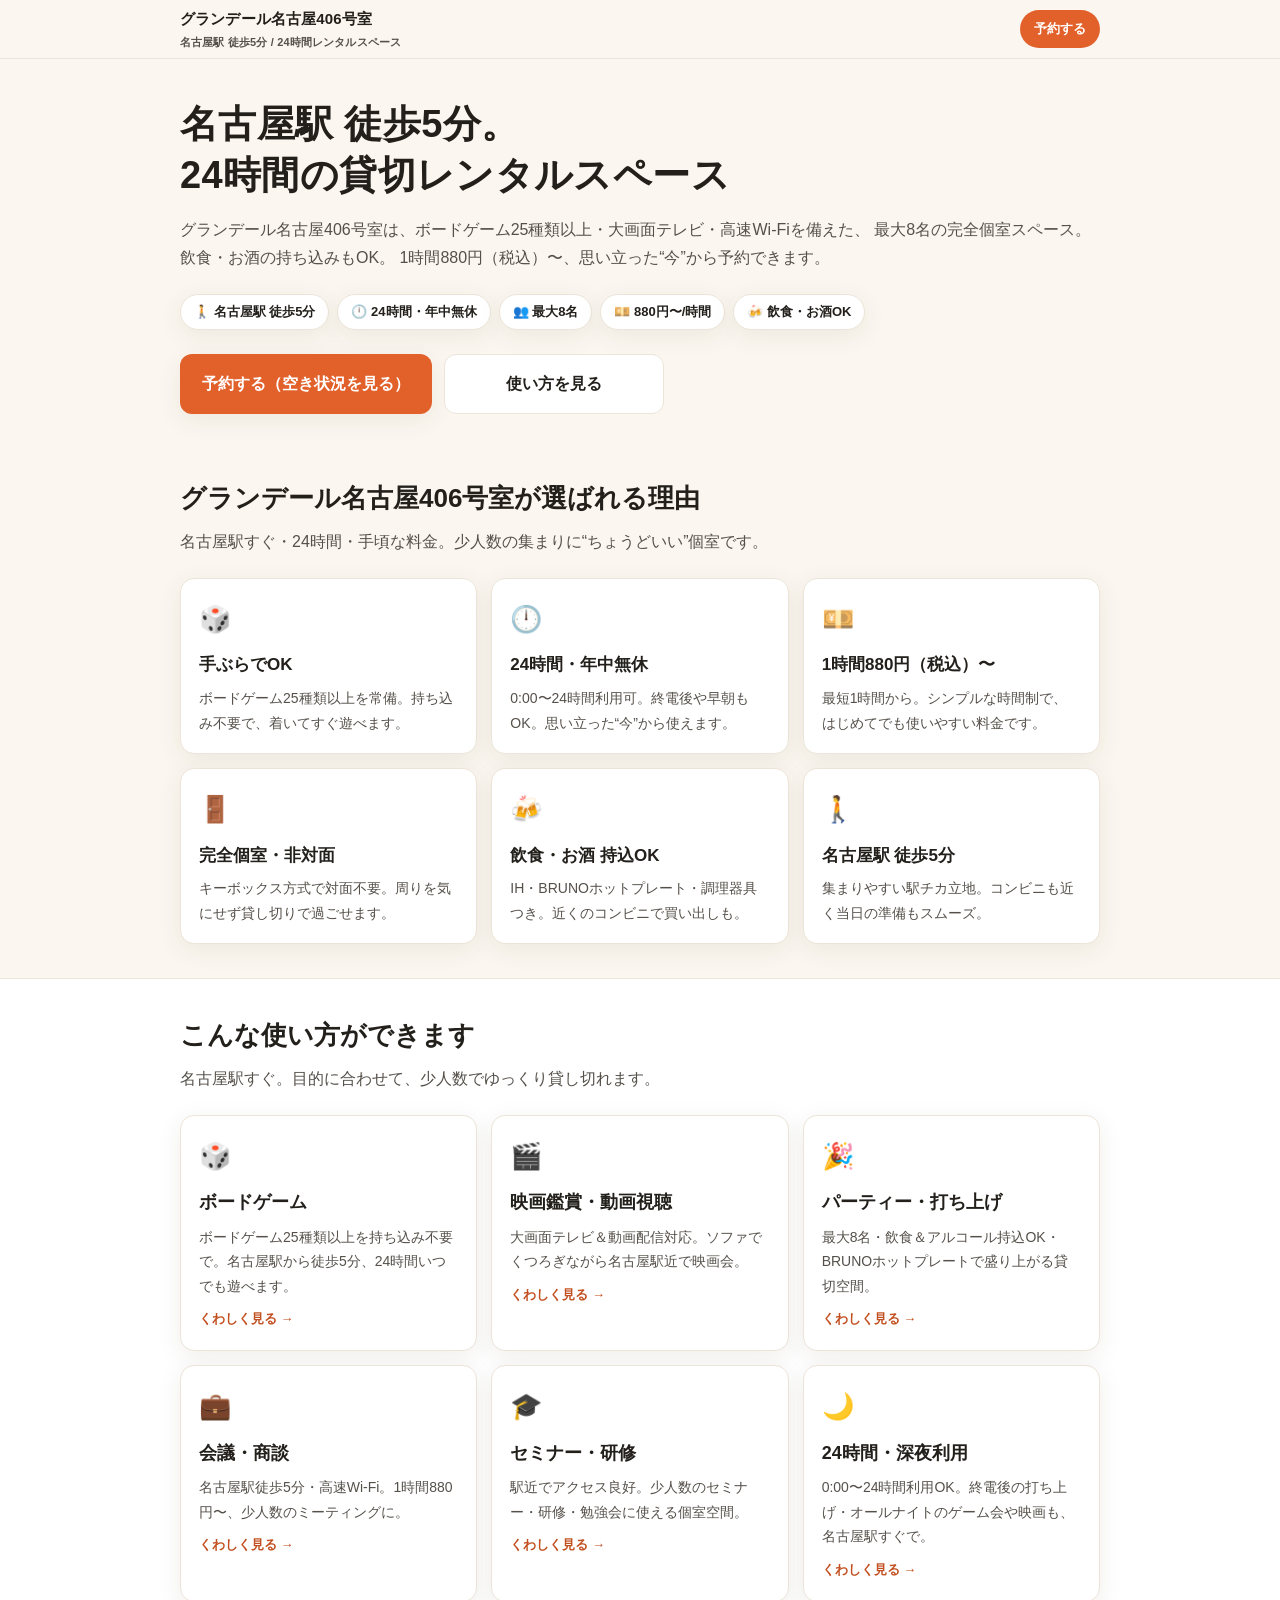
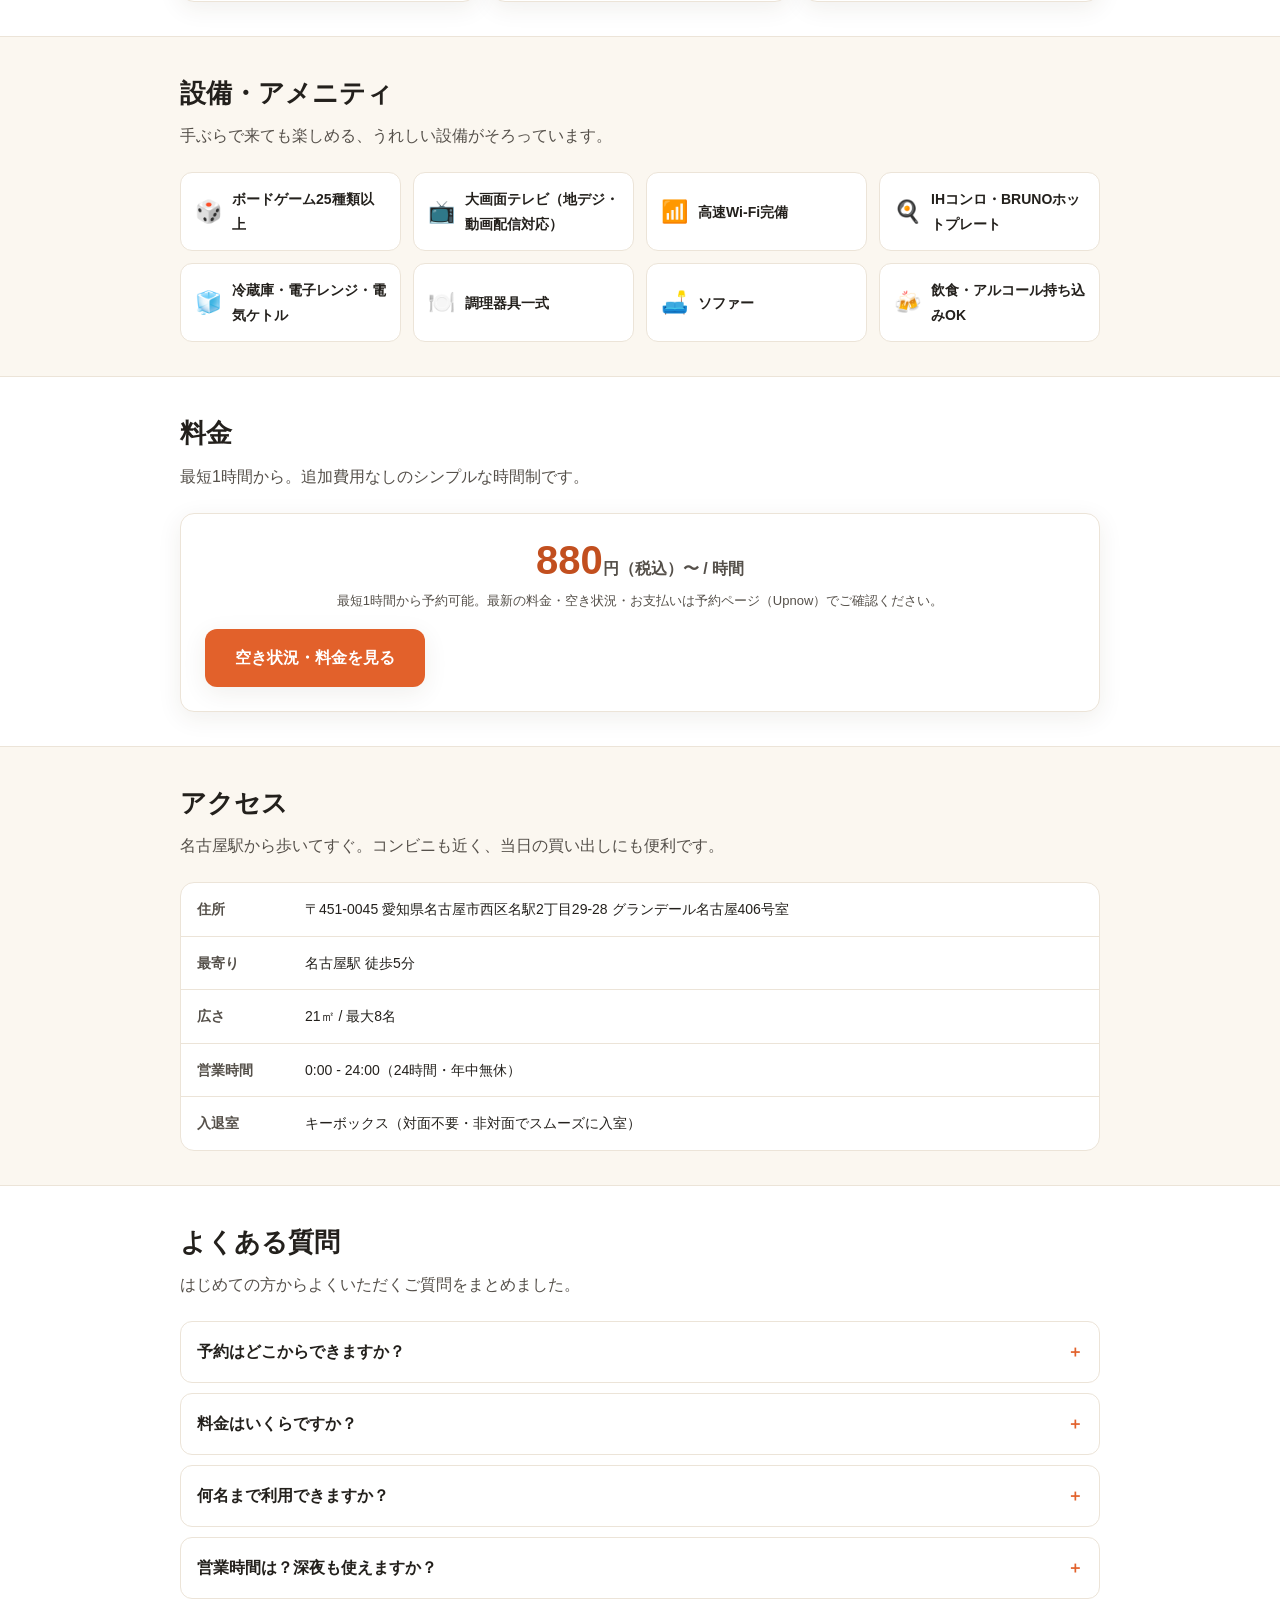
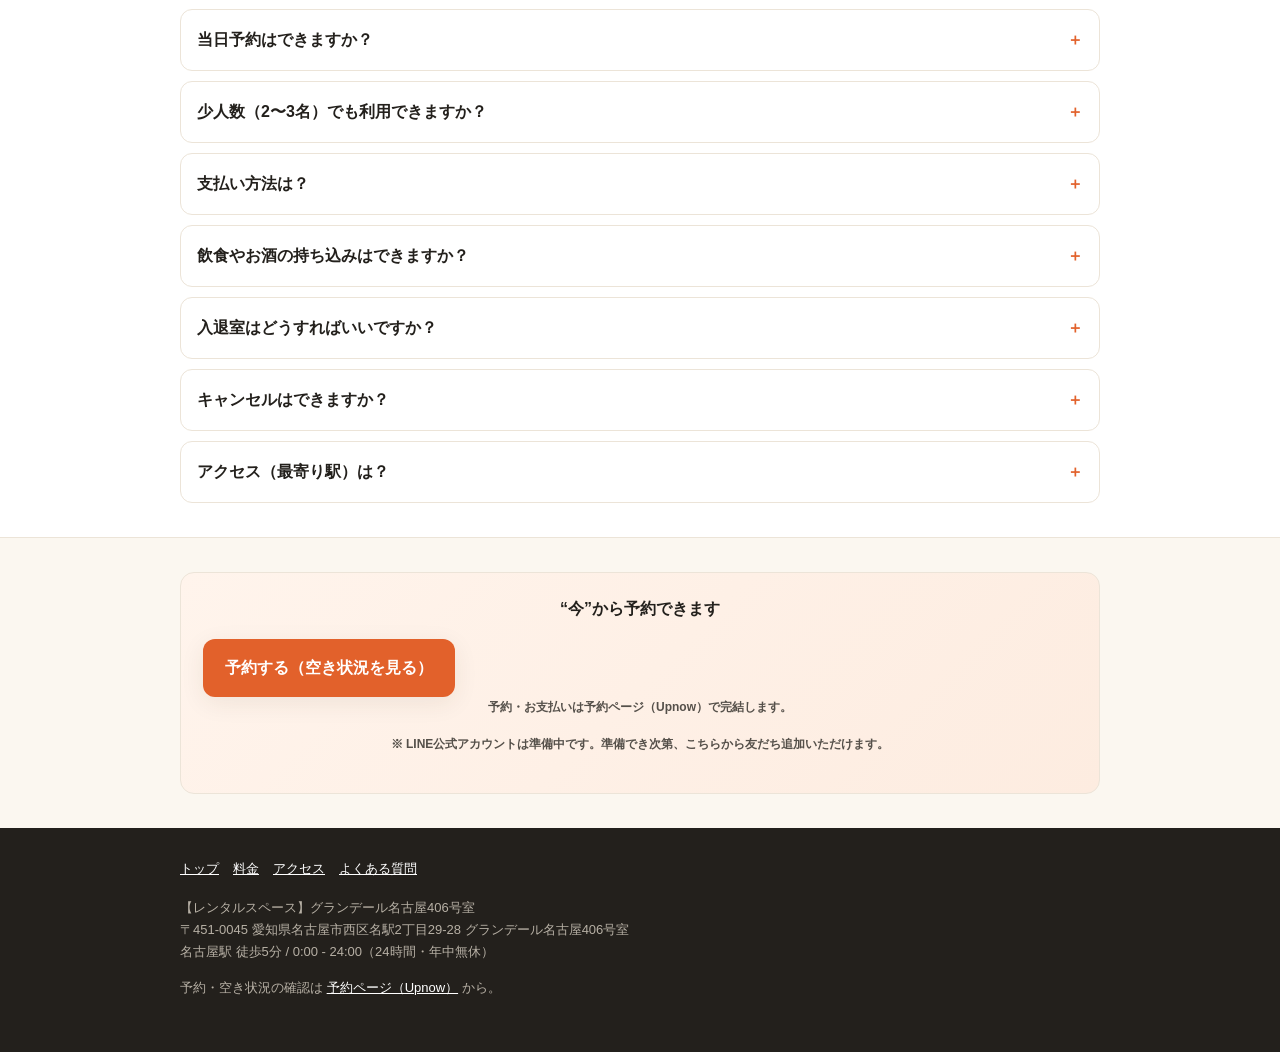
==== index.html @ de47160c "Fix deploy: full 7-page build (24h/深夜 page, per-page FAQ, richer LocalBusiness) from kakeru-space-os" ====
<!DOCTYPE html><html lang="ja"> <head><meta charset="utf-8"><meta name="viewport" content="width=device-width, initial-scale=1"><title>グランデール名古屋406号室｜名古屋駅 徒歩5分・24時間レンタルスペース</title><meta name="description" content="名古屋駅から徒歩5分、24時間利用できるレンタルスペース「グランデール名古屋406号室」。ボードゲーム25種類以上・大画面テレビ・高速Wi-Fi完備。最大8名、1時間880円（税込）〜。ボードゲーム・映画鑑賞・パーティー・会議・セミナーに。"><link rel="canonical" href="https://tianyexiangping-dot.github.io/"><!-- OGP / Twitter --><meta property="og:type" content="website"><meta property="og:site_name" content="グランデール名古屋406号室"><meta property="og:title" content="グランデール名古屋406号室｜名古屋駅 徒歩5分・24時間レンタルスペース"><meta property="og:description" content="名古屋駅から徒歩5分、24時間利用できるレンタルスペース「グランデール名古屋406号室」。ボードゲーム25種類以上・大画面テレビ・高速Wi-Fi完備。最大8名、1時間880円（税込）〜。ボードゲーム・映画鑑賞・パーティー・会議・セミナーに。"><meta property="og:url" content="https://tianyexiangping-dot.github.io/"><meta property="og:image" content="https://tianyexiangping-dot.github.io/og.png"><meta property="og:locale" content="ja_JP"><meta name="twitter:card" content="summary_large_image"><meta name="theme-color" content="#e2612b"><link rel="icon" href="/favicon.svg" type="image/svg+xml"><link rel="apple-touch-icon" href="/favicon.svg"><script type="application/ld+json">{"@context":"https://schema.org","@type":"LocalBusiness","name":"【レンタルスペース】グランデール名古屋406号室","alternateName":"グランデール名古屋406号室","description":"名古屋駅から徒歩5分、24時間利用できるレンタルスペース「グランデール名古屋406号室」。ボードゲーム25種類以上・大画面テレビ・高速Wi-Fi完備。最大8名、1時間880円（税込）〜。ボードゲーム・映画鑑賞・パーティー・会議・セミナーに。","url":"https://tianyexiangping-dot.github.io","image":"https://tianyexiangping-dot.github.io/og.png","address":{"@type":"PostalAddress","postalCode":"451-0045","addressRegion":"愛知県","addressLocality":"名古屋市西区","streetAddress":"名駅2丁目29-28 グランデール名古屋406号室","addressCountry":"JP"},"areaServed":"名古屋市","hasMap":"https://www.google.com/maps/search/?api=1&query=%E6%84%9B%E7%9F%A5%E7%9C%8C%E5%90%8D%E5%8F%A4%E5%B1%8B%E5%B8%82%E8%A5%BF%E5%8C%BA%E5%90%8D%E9%A7%852%E4%B8%81%E7%9B%AE29-28","sameAs":["https://upnow.jp/kakeru/grandeur406"],"maximumAttendeeCapacity":8,"openingHoursSpecification":{"@type":"OpeningHoursSpecification","dayOfWeek":["Monday","Tuesday","Wednesday","Thursday","Friday","Saturday","Sunday"],"opens":"00:00","closes":"23:59"},"amenityFeature":[{"@type":"LocationFeatureSpecification","name":"ボードゲーム25種類以上","value":true},{"@type":"LocationFeatureSpecification","name":"大画面テレビ（地デジ・動画配信対応）","value":true},{"@type":"LocationFeatureSpecification","name":"高速Wi-Fi完備","value":true},{"@type":"LocationFeatureSpecification","name":"IHコンロ・BRUNOホットプレート","value":true},{"@type":"LocationFeatureSpecification","name":"冷蔵庫・電子レンジ・電気ケトル","value":true},{"@type":"LocationFeatureSpecification","name":"調理器具一式","value":true},{"@type":"LocationFeatureSpecification","name":"ソファー","value":true},{"@type":"LocationFeatureSpecification","name":"飲食・アルコール持ち込みOK","value":true}],"priceRange":"¥880〜/時間","makesOffer":{"@type":"Offer","url":"https://upnow.jp/kakeru/grandeur406","availability":"https://schema.org/InStock","priceSpecification":{"@type":"UnitPriceSpecification","price":880,"priceCurrency":"JPY","unitCode":"HUR","referenceQuantity":{"@type":"QuantitativeValue","value":1,"unitCode":"HUR"}}},"potentialAction":{"@type":"ReserveAction","target":"https://upnow.jp/kakeru/grandeur406"}}</script><script type="application/ld+json">{"@context":"https://schema.org","@type":"FAQPage","mainEntity":[{"@type":"Question","name":"予約はどこからできますか？","acceptedAnswer":{"@type":"Answer","text":"予約・空き状況の確認・お支払いは、予約ページ（Upnow）からオンラインで完結します。ページ内の「予約する」ボタンからお進みください。"}},{"@type":"Question","name":"料金はいくらですか？","acceptedAnswer":{"@type":"Answer","text":"1時間 880円（税込）〜、最短1時間からご利用いただけます。最新の料金・プランは予約ページ（Upnow）でご確認ください。"}},{"@type":"Question","name":"何名まで利用できますか？","acceptedAnswer":{"@type":"Answer","text":"最大8名までご利用いただけます（広さ21㎡）。"}},{"@type":"Question","name":"営業時間は？深夜も使えますか？","acceptedAnswer":{"@type":"Answer","text":"0:00 - 24:00（24時間・年中無休）。24時間ご利用いただけるため、深夜の打ち上げや長時間の映画会にもご利用いただけます。"}},{"@type":"Question","name":"当日予約はできますか？","acceptedAnswer":{"@type":"Answer","text":"空きがあれば当日のご予約も可能です。予約・空き状況の確認・お支払いはすべて予約ページ（Upnow）でオンライン完結します。"}},{"@type":"Question","name":"少人数（2〜3名）でも利用できますか？","acceptedAnswer":{"@type":"Answer","text":"もちろん可能です。最短1時間・1時間880円（税込）〜なので、少人数でも気軽にご利用いただけます（最大8名）。"}},{"@type":"Question","name":"支払い方法は？","acceptedAnswer":{"@type":"Answer","text":"予約ページ（Upnow）でのオンライン事前決済（クレジットカード）に対応しています。"}},{"@type":"Question","name":"飲食やお酒の持ち込みはできますか？","acceptedAnswer":{"@type":"Answer","text":"飲食・アルコールの持ち込みが可能です。BRUNOホットプレートやIHコンロ、調理器具一式もご用意しています。"}},{"@type":"Question","name":"入退室はどうすればいいですか？","acceptedAnswer":{"@type":"Answer","text":"キーボックス方式のため対面での鍵の受け渡しは不要です。詳しい入室方法はご予約後にご案内します。"}},{"@type":"Question","name":"キャンセルはできますか？","acceptedAnswer":{"@type":"Answer","text":"ご利用日初日の開始時間の24時間前まで：キャンセル料無料。24時間前を過ぎてのキャンセル：キャンセル料（ご利用料金の100%）となります。"}},{"@type":"Question","name":"アクセス（最寄り駅）は？","acceptedAnswer":{"@type":"Answer","text":"名古屋駅 徒歩5分。〒451-0045 愛知県名古屋市西区名駅2丁目29-28 グランデール名古屋406号室。コンビニも近くにあります。"}}]}</script><link rel="stylesheet" href="/_astro/boardgame.BGPkoa9D.css"></head> <body> <header class="site-header"> <div class="container bar"> <a class="brand" href="/">グランデール名古屋406号室<small>名古屋駅 徒歩5分 / 24時間レンタルスペース</small></a> <a class="header-cta" href="https://upnow.jp/kakeru/grandeur406" target="_blank" rel="noopener">予約する</a> </div> </header> <main>   <section class="hero"> <div class="container"> <h1>名古屋駅 徒歩5分。<br>24時間の貸切レンタルスペース</h1> <p class="sub"> グランデール名古屋406号室は、ボードゲーム25種類以上・大画面テレビ・高速Wi-Fiを備えた、
        最大8名の完全個室スペース。飲食・お酒の持ち込みもOK。
        1時間880円（税込）〜、思い立った“今”から予約できます。
</p> <ul class="badges"> <li class="badge">🚶 名古屋駅 徒歩5分</li> <li class="badge">🕛 24時間・年中無休</li> <li class="badge">👥 最大8名</li> <li class="badge">💴 880円〜/時間</li> <li class="badge">🍻 飲食・お酒OK</li> </ul> <div class="cta-row"> <a class="btn btn-primary" href="https://upnow.jp/kakeru/grandeur406" target="_blank" rel="noopener">予約する（空き状況を見る）</a> <a class="btn btn-ghost" href="#usecases">使い方を見る</a> </div> </div> </section>  <section id="reasons"> <div class="container"> <h2>グランデール名古屋406号室が選ばれる理由</h2> <p class="lead">名古屋駅すぐ・24時間・手頃な料金。少人数の集まりに“ちょうどいい”個室です。</p> <div class="vprops"> <div class="vprop"> <div class="emoji">🎲</div> <h3>手ぶらでOK</h3> <p>ボードゲーム25種類以上を常備。持ち込み不要で、着いてすぐ遊べます。</p> </div><div class="vprop"> <div class="emoji">🕛</div> <h3>24時間・年中無休</h3> <p>0:00〜24時間利用可。終電後や早朝もOK。思い立った“今”から使えます。</p> </div><div class="vprop"> <div class="emoji">💴</div> <h3>1時間880円（税込）〜</h3> <p>最短1時間から。シンプルな時間制で、はじめてでも使いやすい料金です。</p> </div><div class="vprop"> <div class="emoji">🚪</div> <h3>完全個室・非対面</h3> <p>キーボックス方式で対面不要。周りを気にせず貸し切りで過ごせます。</p> </div><div class="vprop"> <div class="emoji">🍻</div> <h3>飲食・お酒 持込OK</h3> <p>IH・BRUNOホットプレート・調理器具つき。近くのコンビニで買い出しも。</p> </div><div class="vprop"> <div class="emoji">🚶</div> <h3>名古屋駅 徒歩5分</h3> <p>集まりやすい駅チカ立地。コンビニも近く当日の準備もスムーズ。</p> </div> </div> </div> </section>  <section id="usecases" class="section-alt"> <div class="container"> <h2>こんな使い方ができます</h2> <p class="lead">名古屋駅すぐ。目的に合わせて、少人数でゆっくり貸し切れます。</p> <div class="usecases"> <a class="usecase" href="/use/boardgame/"> <div class="emoji">🎲</div> <h3>ボードゲーム</h3> <p>ボードゲーム25種類以上を持ち込み不要で。名古屋駅から徒歩5分、24時間いつでも遊べます。</p> <span class="more">くわしく見る →</span> </a><a class="usecase" href="/use/movie/"> <div class="emoji">🎬</div> <h3>映画鑑賞・動画視聴</h3> <p>大画面テレビ＆動画配信対応。ソファでくつろぎながら名古屋駅近で映画会。</p> <span class="more">くわしく見る →</span> </a><a class="usecase" href="/use/party/"> <div class="emoji">🎉</div> <h3>パーティー・打ち上げ</h3> <p>最大8名・飲食＆アルコール持込OK・BRUNOホットプレートで盛り上がる貸切空間。</p> <span class="more">くわしく見る →</span> </a><a class="usecase" href="/use/meeting/"> <div class="emoji">💼</div> <h3>会議・商談</h3> <p>名古屋駅徒歩5分・高速Wi-Fi。1時間880円〜、少人数のミーティングに。</p> <span class="more">くわしく見る →</span> </a><a class="usecase" href="/use/seminar/"> <div class="emoji">🎓</div> <h3>セミナー・研修</h3> <p>駅近でアクセス良好。少人数のセミナー・研修・勉強会に使える個室空間。</p> <span class="more">くわしく見る →</span> </a><a class="usecase" href="/use/night/"> <div class="emoji">🌙</div> <h3>24時間・深夜利用</h3> <p>0:00〜24時間利用OK。終電後の打ち上げ・オールナイトのゲーム会や映画も、名古屋駅すぐで。</p> <span class="more">くわしく見る →</span> </a> </div> </div> </section>  <section id="facilities"> <div class="container"> <h2>設備・アメニティ</h2> <p class="lead">手ぶらで来ても楽しめる、うれしい設備がそろっています。</p> <ul class="facilities"> <li><span class="fi">🎲</span>ボードゲーム25種類以上</li><li><span class="fi">📺</span>大画面テレビ（地デジ・動画配信対応）</li><li><span class="fi">📶</span>高速Wi-Fi完備</li><li><span class="fi">🍳</span>IHコンロ・BRUNOホットプレート</li><li><span class="fi">🧊</span>冷蔵庫・電子レンジ・電気ケトル</li><li><span class="fi">🍽️</span>調理器具一式</li><li><span class="fi">🛋️</span>ソファー</li><li><span class="fi">🍻</span>飲食・アルコール持ち込みOK</li> </ul> </div> </section>  <section id="price" class="section-alt"> <div class="container"> <h2>料金</h2> <p class="lead">最短1時間から。追加費用なしのシンプルな時間制です。</p> <div class="price-card"> <div class="big">880<small>円（税込）〜 / 時間</small></div> <p class="note">
最短1時間から予約可能。最新の料金・空き状況・お支払いは予約ページ（Upnow）でご確認ください。
</p> <div class="cta-row" style="margin-top:16px;"> <a class="btn btn-primary" href="https://upnow.jp/kakeru/grandeur406" target="_blank" rel="noopener">空き状況・料金を見る</a> </div> </div> </div> </section>  <section id="access"> <div class="container"> <h2>アクセス</h2> <p class="lead">名古屋駅から歩いてすぐ。コンビニも近く、当日の買い出しにも便利です。</p> <ul class="info-list"> <li><span class="k">住所</span><span>〒451-0045 愛知県名古屋市西区名駅2丁目29-28 グランデール名古屋406号室</span></li> <li><span class="k">最寄り</span><span>名古屋駅 徒歩5分</span></li> <li><span class="k">広さ</span><span>21㎡ / 最大8名</span></li> <li><span class="k">営業時間</span><span>0:00 - 24:00（24時間・年中無休）</span></li> <li><span class="k">入退室</span><span>キーボックス（対面不要・非対面でスムーズに入室）</span></li> </ul> </div> </section>  <section id="faq" class="section-alt"> <div class="container"> <h2>よくある質問</h2> <p class="lead">はじめての方からよくいただくご質問をまとめました。</p> <div class="faq"> <details> <summary>予約はどこからできますか？</summary> <p>予約・空き状況の確認・お支払いは、予約ページ（Upnow）からオンラインで完結します。ページ内の「予約する」ボタンからお進みください。</p> </details><details> <summary>料金はいくらですか？</summary> <p>1時間 880円（税込）〜、最短1時間からご利用いただけます。最新の料金・プランは予約ページ（Upnow）でご確認ください。</p> </details><details> <summary>何名まで利用できますか？</summary> <p>最大8名までご利用いただけます（広さ21㎡）。</p> </details><details> <summary>営業時間は？深夜も使えますか？</summary> <p>0:00 - 24:00（24時間・年中無休）。24時間ご利用いただけるため、深夜の打ち上げや長時間の映画会にもご利用いただけます。</p> </details><details> <summary>当日予約はできますか？</summary> <p>空きがあれば当日のご予約も可能です。予約・空き状況の確認・お支払いはすべて予約ページ（Upnow）でオンライン完結します。</p> </details><details> <summary>少人数（2〜3名）でも利用できますか？</summary> <p>もちろん可能です。最短1時間・1時間880円（税込）〜なので、少人数でも気軽にご利用いただけます（最大8名）。</p> </details><details> <summary>支払い方法は？</summary> <p>予約ページ（Upnow）でのオンライン事前決済（クレジットカード）に対応しています。</p> </details><details> <summary>飲食やお酒の持ち込みはできますか？</summary> <p>飲食・アルコールの持ち込みが可能です。BRUNOホットプレートやIHコンロ、調理器具一式もご用意しています。</p> </details><details> <summary>入退室はどうすればいいですか？</summary> <p>キーボックス方式のため対面での鍵の受け渡しは不要です。詳しい入室方法はご予約後にご案内します。</p> </details><details> <summary>キャンセルはできますか？</summary> <p>ご利用日初日の開始時間の24時間前まで：キャンセル料無料。24時間前を過ぎてのキャンセル：キャンセル料（ご利用料金の100%）となります。</p> </details><details> <summary>アクセス（最寄り駅）は？</summary> <p>名古屋駅 徒歩5分。〒451-0045 愛知県名古屋市西区名駅2丁目29-28 グランデール名古屋406号室。コンビニも近くにあります。</p> </details> </div> </div> </section>  <section> <div class="container"> <div class="flowbar"> <p>“今”から予約できます</p> <div class="cta-row"> <a class="btn btn-primary" href="https://upnow.jp/kakeru/grandeur406" target="_blank" rel="noopener">
予約する（空き状況を見る）
</a>  </div> <p class="btn-note">予約・お支払いは予約ページ（Upnow）で完結します。</p> <p class="btn-note">※ LINE公式アカウントは準備中です。準備でき次第、こちらから友だち追加いただけます。</p> </div> </div> </section>  </main> <footer class="site-footer"> <div class="container"> <nav> <a href="/">トップ</a> <a href="/#price">料金</a> <a href="/#access">アクセス</a> <a href="/#faq">よくある質問</a> </nav> <p class="addr"> 【レンタルスペース】グランデール名古屋406号室<br> 〒451-0045 愛知県名古屋市西区名駅2丁目29-28 グランデール名古屋406号室<br> 名古屋駅 徒歩5分 / 0:00 - 24:00（24時間・年中無休） </p> <p class="addr" style="margin-top:14px;">
予約・空き状況の確認は <a href="https://upnow.jp/kakeru/grandeur406" target="_blank" rel="noopener">予約ページ（Upnow）</a> から。
</p> </div> </footer> <!-- モバイル下部固定CTA --> <div class="mobile-cta"> <a class="btn btn-primary" href="https://upnow.jp/kakeru/grandeur406" target="_blank" rel="noopener">予約する</a>  </div> </body></html>
---- _astro/boardgame.BGPkoa9D.css ----
:root{--ink: #23201c;--ink-soft: #55504a;--cream: #fbf7f0;--card: #ffffff;--line: #ece4d8;--accent: #e2612b;--accent-dark: #c24f1f;--line-green: #06c755;--radius: 14px;--shadow: 0 6px 24px rgba(60, 45, 30, .08);--maxw: 960px}*{box-sizing:border-box}html{scroll-behavior:smooth;-webkit-text-size-adjust:100%}body{margin:0;font-family:-apple-system,BlinkMacSystemFont,Hiragino Sans,Hiragino Kaku Gothic ProN,Noto Sans JP,Meiryo,sans-serif;color:var(--ink);background:var(--cream);line-height:1.75;font-size:16px;overflow-wrap:break-word;word-break:normal}img{max-width:100%;height:auto;display:block}a{color:var(--accent-dark)}.container{width:100%;max-width:var(--maxw);margin-inline:auto;padding-inline:20px}.site-header{position:sticky;top:0;z-index:50;background:#fbf7f0eb;backdrop-filter:saturate(1.2) blur(8px);border-bottom:1px solid var(--line)}.site-header .bar{display:flex;align-items:center;justify-content:space-between;height:58px}.brand{font-weight:800;font-size:15px;letter-spacing:.01em;text-decoration:none;color:var(--ink)}.brand small{display:block;font-weight:600;font-size:11px;color:var(--ink-soft)}.header-cta{font-size:13px;font-weight:700;padding:8px 14px;border-radius:999px;background:var(--accent);color:#fff;text-decoration:none;white-space:nowrap}.hero{padding:40px 0 28px}.hero h1{font-size:clamp(24px,6.4vw,38px);line-height:1.35;margin:0 0 14px;letter-spacing:.01em}.hero .sub{font-size:16px;color:var(--ink-soft);margin:0 0 22px}.badges{display:flex;flex-wrap:wrap;gap:8px;margin:0 0 24px;padding:0;list-style:none}.badge{background:var(--card);border:1px solid var(--line);border-radius:999px;padding:6px 13px;font-size:13px;font-weight:600;box-shadow:var(--shadow)}.cta-row{display:flex;flex-wrap:wrap;gap:12px}.btn{display:inline-flex;align-items:center;justify-content:center;gap:8px;font-weight:800;font-size:16px;text-decoration:none;padding:15px 22px;border-radius:12px;min-height:52px;flex:1 1 auto;text-align:center}.btn-primary{background:var(--accent);color:#fff;box-shadow:var(--shadow)}.btn-primary:active{background:var(--accent-dark)}.btn-line{background:var(--line-green);color:#fff}.btn-ghost{background:var(--card);color:var(--ink);border:1px solid var(--line)}.btn-note{font-size:12px;color:var(--ink-soft);margin-top:8px}section{padding:34px 0}section h2{font-size:clamp(20px,5vw,26px);margin:0 0 6px}section .lead{color:var(--ink-soft);margin:0 0 22px}.section-alt{background:#fff;border-block:1px solid var(--line)}.usecases{display:grid;grid-template-columns:1fr;gap:14px}.usecase{display:block;background:var(--card);border:1px solid var(--line);border-radius:var(--radius);padding:18px;text-decoration:none;color:inherit;box-shadow:var(--shadow)}.usecase .emoji{font-size:26px}.usecase h3{margin:8px 0 6px;font-size:18px}.usecase p{margin:0;font-size:14px;color:var(--ink-soft)}.usecase .more{display:inline-block;margin-top:10px;font-size:13px;font-weight:700;color:var(--accent-dark)}.vprops{display:grid;grid-template-columns:1fr;gap:14px}.vprop{background:var(--card);border:1px solid var(--line);border-radius:var(--radius);padding:18px;box-shadow:var(--shadow)}.vprop .emoji{font-size:26px}.vprop h3{margin:8px 0 6px;font-size:17px}.vprop p{margin:0;font-size:14px;color:var(--ink-soft)}.facilities{display:grid;grid-template-columns:1fr 1fr;gap:12px;padding:0;list-style:none;margin:0}.facilities li{background:var(--card);border:1px solid var(--line);border-radius:12px;padding:14px;font-size:14px;font-weight:600;display:flex;gap:10px;align-items:center}.facilities .fi{font-size:22px;line-height:1}.price-card{background:var(--card);border:1px solid var(--line);border-radius:var(--radius);padding:24px;box-shadow:var(--shadow);text-align:center}.price-card .big{font-size:40px;font-weight:900;color:var(--accent-dark);line-height:1.1}.price-card .big small{font-size:16px;font-weight:700;color:var(--ink-soft)}.price-card .note{font-size:13px;color:var(--ink-soft);margin-top:8px}.info-list{list-style:none;padding:0;margin:0;border:1px solid var(--line);border-radius:var(--radius);overflow:hidden;background:var(--card)}.info-list li{display:grid;grid-template-columns:96px 1fr;gap:12px;padding:14px 16px;border-bottom:1px solid var(--line);font-size:14px}.info-list li:last-child{border-bottom:0}.info-list dt,.info-list .k{font-weight:700;color:var(--ink-soft)}.faq{display:grid;gap:10px}.faq details{background:var(--card);border:1px solid var(--line);border-radius:12px;padding:4px 16px}.faq summary{cursor:pointer;font-weight:700;padding:12px 0;list-style:none}.faq summary::-webkit-details-marker{display:none}.faq summary:after{content:"＋";float:right;color:var(--accent);font-weight:900}.faq details[open] summary:after{content:"－"}.faq p{margin:0 0 14px;font-size:14px;color:var(--ink-soft)}.flowbar{background:linear-gradient(135deg,#fff4ec,#fdece0);border:1px solid var(--line);border-radius:var(--radius);padding:22px;text-align:center}.flowbar p{margin:0 0 16px;font-weight:700}.site-footer{background:var(--ink);color:#d8d2c8;padding:30px 0 40px;font-size:13px}.site-footer a{color:#fff}.site-footer nav{display:flex;flex-wrap:wrap;gap:14px;margin-bottom:16px}.site-footer .addr{color:#b7b0a5;line-height:1.7}.mobile-cta{position:fixed;left:0;right:0;bottom:0;z-index:60;display:flex;gap:8px;padding:10px 12px calc(10px + env(safe-area-inset-bottom));background:#fffffff5;border-top:1px solid var(--line);box-shadow:0 -6px 20px #3c2d1e14}.mobile-cta .btn{min-height:46px;font-size:15px;padding:10px}body{padding-bottom:76px}.breadcrumb{font-size:12px;color:var(--ink-soft);padding:14px 0 0}.breadcrumb a{color:var(--ink-soft)}@media (min-width: 720px){.usecases,.vprops{grid-template-columns:1fr 1fr 1fr}.facilities{grid-template-columns:1fr 1fr 1fr 1fr}.cta-row .btn{flex:0 1 auto;min-width:220px}.mobile-cta{display:none}body{padding-bottom:0}}:focus-visible{outline:3px solid var(--accent);outline-offset:2px}@media (prefers-reduced-motion: reduce){html{scroll-behavior:auto}}
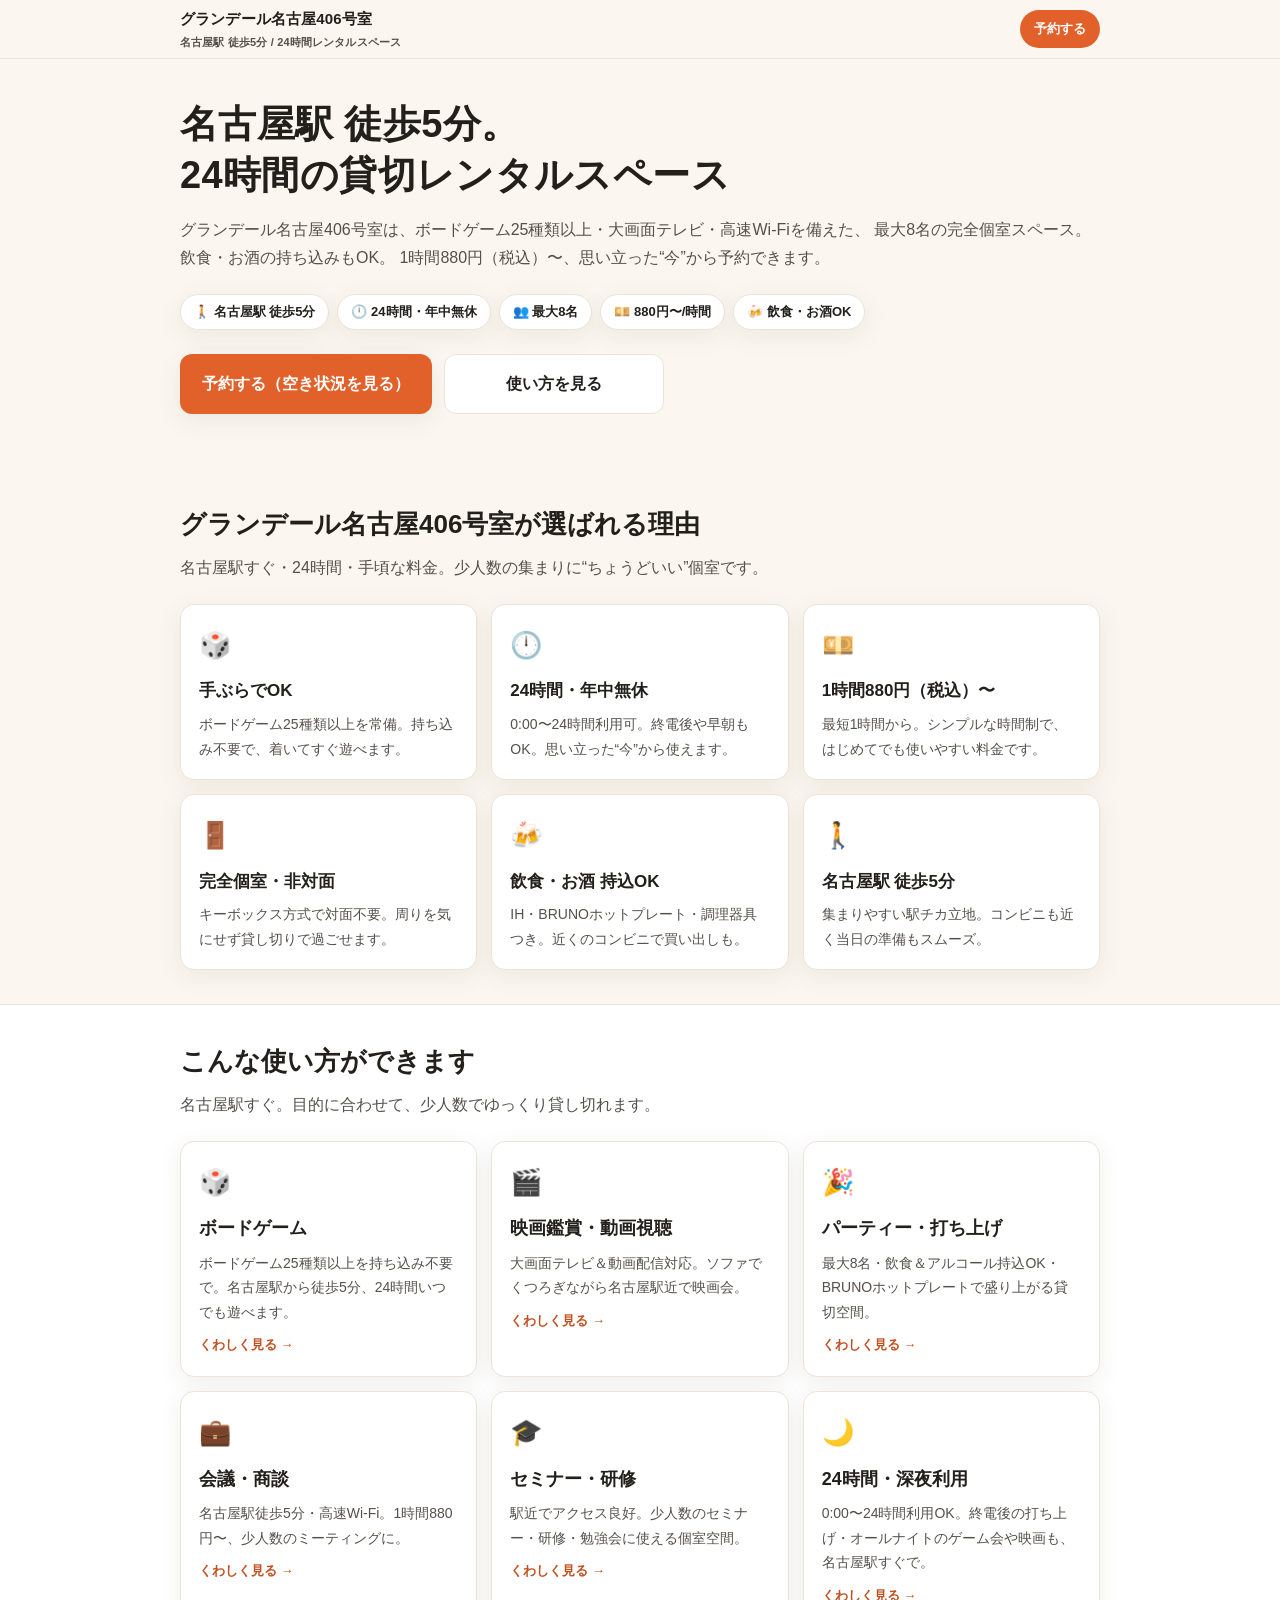
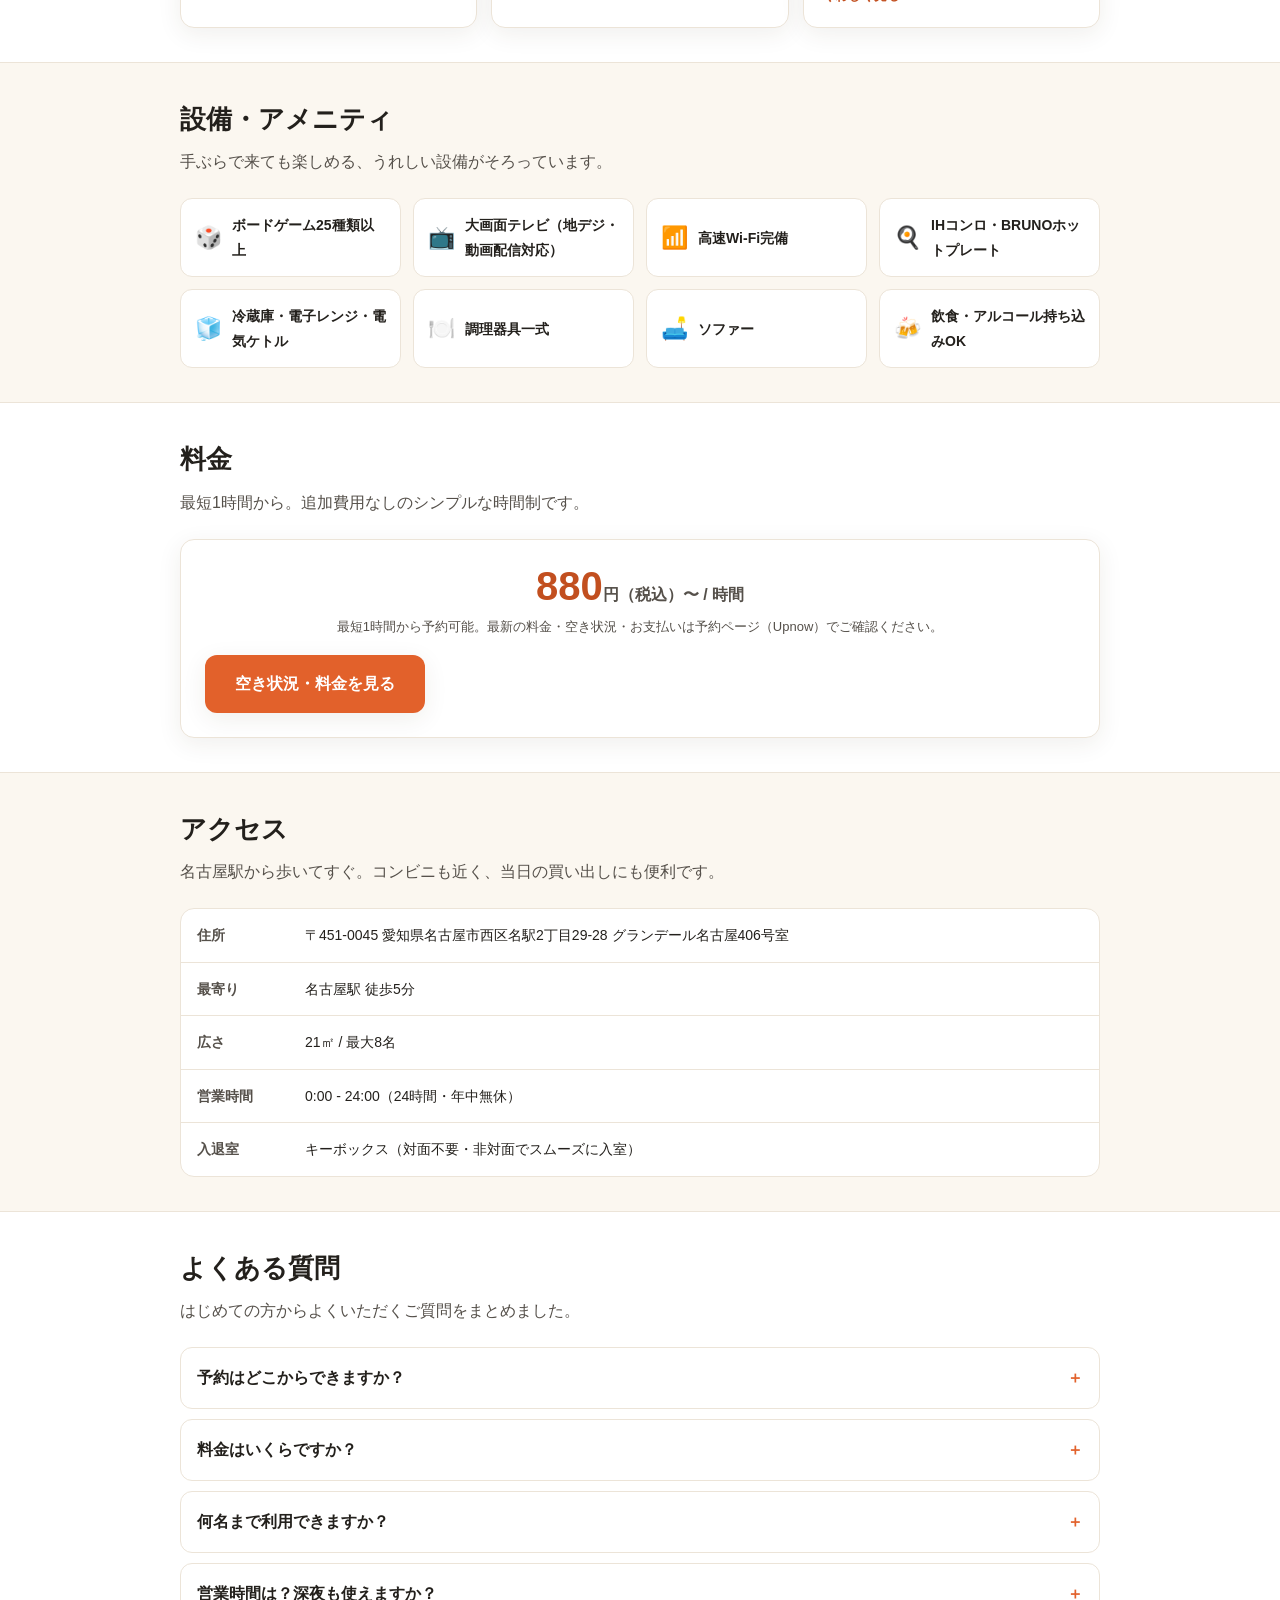
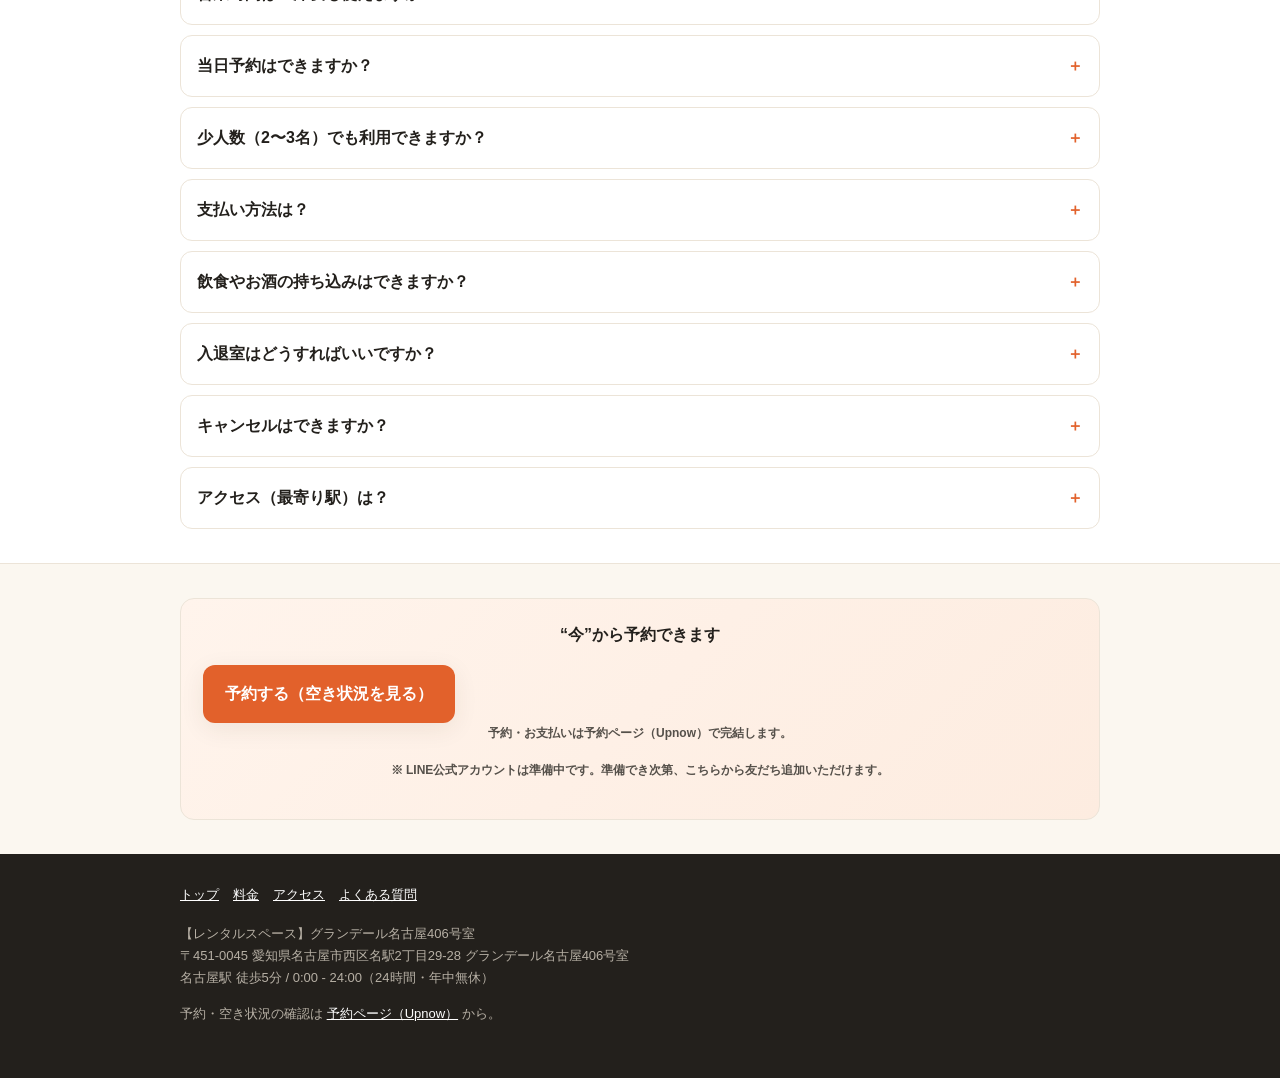
==== commit 117d00ed: "Add CV tracking (upnow_click/line_click) + photo-ready image pipeline from kakeru-space-os@927d23f  " ====
--- a/index.html
+++ b/index.html
@@ -1,10 +1,42 @@
-<!DOCTYPE html><html lang="ja"> <head><meta charset="utf-8"><meta name="viewport" content="width=device-width, initial-scale=1"><title>グランデール名古屋406号室｜名古屋駅 徒歩5分・24時間レンタルスペース</title><meta name="description" content="名古屋駅から徒歩5分、24時間利用できるレンタルスペース「グランデール名古屋406号室」。ボードゲーム25種類以上・大画面テレビ・高速Wi-Fi完備。最大8名、1時間880円（税込）〜。ボードゲーム・映画鑑賞・パーティー・会議・セミナーに。"><link rel="canonical" href="https://tianyexiangping-dot.github.io/"><!-- OGP / Twitter --><meta property="og:type" content="website"><meta property="og:site_name" content="グランデール名古屋406号室"><meta property="og:title" content="グランデール名古屋406号室｜名古屋駅 徒歩5分・24時間レンタルスペース"><meta property="og:description" content="名古屋駅から徒歩5分、24時間利用できるレンタルスペース「グランデール名古屋406号室」。ボードゲーム25種類以上・大画面テレビ・高速Wi-Fi完備。最大8名、1時間880円（税込）〜。ボードゲーム・映画鑑賞・パーティー・会議・セミナーに。"><meta property="og:url" content="https://tianyexiangping-dot.github.io/"><meta property="og:image" content="https://tianyexiangping-dot.github.io/og.png"><meta property="og:locale" content="ja_JP"><meta name="twitter:card" content="summary_large_image"><meta name="theme-color" content="#e2612b"><link rel="icon" href="/favicon.svg" type="image/svg+xml"><link rel="apple-touch-icon" href="/favicon.svg"><script type="application/ld+json">{"@context":"https://schema.org","@type":"LocalBusiness","name":"【レンタルスペース】グランデール名古屋406号室","alternateName":"グランデール名古屋406号室","description":"名古屋駅から徒歩5分、24時間利用できるレンタルスペース「グランデール名古屋406号室」。ボードゲーム25種類以上・大画面テレビ・高速Wi-Fi完備。最大8名、1時間880円（税込）〜。ボードゲーム・映画鑑賞・パーティー・会議・セミナーに。","url":"https://tianyexiangping-dot.github.io","image":"https://tianyexiangping-dot.github.io/og.png","address":{"@type":"PostalAddress","postalCode":"451-0045","addressRegion":"愛知県","addressLocality":"名古屋市西区","streetAddress":"名駅2丁目29-28 グランデール名古屋406号室","addressCountry":"JP"},"areaServed":"名古屋市","hasMap":"https://www.google.com/maps/search/?api=1&query=%E6%84%9B%E7%9F%A5%E7%9C%8C%E5%90%8D%E5%8F%A4%E5%B1%8B%E5%B8%82%E8%A5%BF%E5%8C%BA%E5%90%8D%E9%A7%852%E4%B8%81%E7%9B%AE29-28","sameAs":["https://upnow.jp/kakeru/grandeur406"],"maximumAttendeeCapacity":8,"openingHoursSpecification":{"@type":"OpeningHoursSpecification","dayOfWeek":["Monday","Tuesday","Wednesday","Thursday","Friday","Saturday","Sunday"],"opens":"00:00","closes":"23:59"},"amenityFeature":[{"@type":"LocationFeatureSpecification","name":"ボードゲーム25種類以上","value":true},{"@type":"LocationFeatureSpecification","name":"大画面テレビ（地デジ・動画配信対応）","value":true},{"@type":"LocationFeatureSpecification","name":"高速Wi-Fi完備","value":true},{"@type":"LocationFeatureSpecification","name":"IHコンロ・BRUNOホットプレート","value":true},{"@type":"LocationFeatureSpecification","name":"冷蔵庫・電子レンジ・電気ケトル","value":true},{"@type":"LocationFeatureSpecification","name":"調理器具一式","value":true},{"@type":"LocationFeatureSpecification","name":"ソファー","value":true},{"@type":"LocationFeatureSpecification","name":"飲食・アルコール持ち込みOK","value":true}],"priceRange":"¥880〜/時間","makesOffer":{"@type":"Offer","url":"https://upnow.jp/kakeru/grandeur406","availability":"https://schema.org/InStock","priceSpecification":{"@type":"UnitPriceSpecification","price":880,"priceCurrency":"JPY","unitCode":"HUR","referenceQuantity":{"@type":"QuantitativeValue","value":1,"unitCode":"HUR"}}},"potentialAction":{"@type":"ReserveAction","target":"https://upnow.jp/kakeru/grandeur406"}}</script><script type="application/ld+json">{"@context":"https://schema.org","@type":"FAQPage","mainEntity":[{"@type":"Question","name":"予約はどこからできますか？","acceptedAnswer":{"@type":"Answer","text":"予約・空き状況の確認・お支払いは、予約ページ（Upnow）からオンラインで完結します。ページ内の「予約する」ボタンからお進みください。"}},{"@type":"Question","name":"料金はいくらですか？","acceptedAnswer":{"@type":"Answer","text":"1時間 880円（税込）〜、最短1時間からご利用いただけます。最新の料金・プランは予約ページ（Upnow）でご確認ください。"}},{"@type":"Question","name":"何名まで利用できますか？","acceptedAnswer":{"@type":"Answer","text":"最大8名までご利用いただけます（広さ21㎡）。"}},{"@type":"Question","name":"営業時間は？深夜も使えますか？","acceptedAnswer":{"@type":"Answer","text":"0:00 - 24:00（24時間・年中無休）。24時間ご利用いただけるため、深夜の打ち上げや長時間の映画会にもご利用いただけます。"}},{"@type":"Question","name":"当日予約はできますか？","acceptedAnswer":{"@type":"Answer","text":"空きがあれば当日のご予約も可能です。予約・空き状況の確認・お支払いはすべて予約ページ（Upnow）でオンライン完結します。"}},{"@type":"Question","name":"少人数（2〜3名）でも利用できますか？","acceptedAnswer":{"@type":"Answer","text":"もちろん可能です。最短1時間・1時間880円（税込）〜なので、少人数でも気軽にご利用いただけます（最大8名）。"}},{"@type":"Question","name":"支払い方法は？","acceptedAnswer":{"@type":"Answer","text":"予約ページ（Upnow）でのオンライン事前決済（クレジットカード）に対応しています。"}},{"@type":"Question","name":"飲食やお酒の持ち込みはできますか？","acceptedAnswer":{"@type":"Answer","text":"飲食・アルコールの持ち込みが可能です。BRUNOホットプレートやIHコンロ、調理器具一式もご用意しています。"}},{"@type":"Question","name":"入退室はどうすればいいですか？","acceptedAnswer":{"@type":"Answer","text":"キーボックス方式のため対面での鍵の受け渡しは不要です。詳しい入室方法はご予約後にご案内します。"}},{"@type":"Question","name":"キャンセルはできますか？","acceptedAnswer":{"@type":"Answer","text":"ご利用日初日の開始時間の24時間前まで：キャンセル料無料。24時間前を過ぎてのキャンセル：キャンセル料（ご利用料金の100%）となります。"}},{"@type":"Question","name":"アクセス（最寄り駅）は？","acceptedAnswer":{"@type":"Answer","text":"名古屋駅 徒歩5分。〒451-0045 愛知県名古屋市西区名駅2丁目29-28 グランデール名古屋406号室。コンビニも近くにあります。"}}]}</script><link rel="stylesheet" href="/_astro/boardgame.BGPkoa9D.css"></head> <body> <header class="site-header"> <div class="container bar"> <a class="brand" href="/">グランデール名古屋406号室<small>名古屋駅 徒歩5分 / 24時間レンタルスペース</small></a> <a class="header-cta" href="https://upnow.jp/kakeru/grandeur406" target="_blank" rel="noopener">予約する</a> </div> </header> <main>   <section class="hero"> <div class="container"> <h1>名古屋駅 徒歩5分。<br>24時間の貸切レンタルスペース</h1> <p class="sub"> グランデール名古屋406号室は、ボードゲーム25種類以上・大画面テレビ・高速Wi-Fiを備えた、
+<!DOCTYPE html><html lang="ja"> <head><meta charset="utf-8"><meta name="viewport" content="width=device-width, initial-scale=1"><title>グランデール名古屋406号室｜名古屋駅 徒歩5分・24時間レンタルスペース</title><meta name="description" content="名古屋駅から徒歩5分、24時間利用できるレンタルスペース「グランデール名古屋406号室」。ボードゲーム25種類以上・大画面テレビ・高速Wi-Fi完備。最大8名、1時間880円（税込）〜。ボードゲーム・映画鑑賞・パーティー・会議・セミナーに。"><link rel="canonical" href="https://tianyexiangping-dot.github.io/"><!-- OGP / Twitter --><meta property="og:type" content="website"><meta property="og:site_name" content="グランデール名古屋406号室"><meta property="og:title" content="グランデール名古屋406号室｜名古屋駅 徒歩5分・24時間レンタルスペース"><meta property="og:description" content="名古屋駅から徒歩5分、24時間利用できるレンタルスペース「グランデール名古屋406号室」。ボードゲーム25種類以上・大画面テレビ・高速Wi-Fi完備。最大8名、1時間880円（税込）〜。ボードゲーム・映画鑑賞・パーティー・会議・セミナーに。"><meta property="og:url" content="https://tianyexiangping-dot.github.io/"><meta property="og:image" content="https://tianyexiangping-dot.github.io/og.png"><meta property="og:locale" content="ja_JP"><meta name="twitter:card" content="summary_large_image"><meta name="theme-color" content="#e2612b"><link rel="icon" href="/favicon.svg" type="image/svg+xml"><link rel="apple-touch-icon" href="/favicon.svg"><script type="application/ld+json">{"@context":"https://schema.org","@type":"LocalBusiness","name":"【レンタルスペース】グランデール名古屋406号室","alternateName":"グランデール名古屋406号室","description":"名古屋駅から徒歩5分、24時間利用できるレンタルスペース「グランデール名古屋406号室」。ボードゲーム25種類以上・大画面テレビ・高速Wi-Fi完備。最大8名、1時間880円（税込）〜。ボードゲーム・映画鑑賞・パーティー・会議・セミナーに。","url":"https://tianyexiangping-dot.github.io","image":"https://tianyexiangping-dot.github.io/og.png","address":{"@type":"PostalAddress","postalCode":"451-0045","addressRegion":"愛知県","addressLocality":"名古屋市西区","streetAddress":"名駅2丁目29-28 グランデール名古屋406号室","addressCountry":"JP"},"areaServed":"名古屋市","hasMap":"https://www.google.com/maps/search/?api=1&query=%E6%84%9B%E7%9F%A5%E7%9C%8C%E5%90%8D%E5%8F%A4%E5%B1%8B%E5%B8%82%E8%A5%BF%E5%8C%BA%E5%90%8D%E9%A7%852%E4%B8%81%E7%9B%AE29-28","sameAs":["https://upnow.jp/kakeru/grandeur406"],"maximumAttendeeCapacity":8,"openingHoursSpecification":{"@type":"OpeningHoursSpecification","dayOfWeek":["Monday","Tuesday","Wednesday","Thursday","Friday","Saturday","Sunday"],"opens":"00:00","closes":"23:59"},"amenityFeature":[{"@type":"LocationFeatureSpecification","name":"ボードゲーム25種類以上","value":true},{"@type":"LocationFeatureSpecification","name":"大画面テレビ（地デジ・動画配信対応）","value":true},{"@type":"LocationFeatureSpecification","name":"高速Wi-Fi完備","value":true},{"@type":"LocationFeatureSpecification","name":"IHコンロ・BRUNOホットプレート","value":true},{"@type":"LocationFeatureSpecification","name":"冷蔵庫・電子レンジ・電気ケトル","value":true},{"@type":"LocationFeatureSpecification","name":"調理器具一式","value":true},{"@type":"LocationFeatureSpecification","name":"ソファー","value":true},{"@type":"LocationFeatureSpecification","name":"飲食・アルコール持ち込みOK","value":true}],"priceRange":"¥880〜/時間","makesOffer":{"@type":"Offer","url":"https://upnow.jp/kakeru/grandeur406","availability":"https://schema.org/InStock","priceSpecification":{"@type":"UnitPriceSpecification","price":880,"priceCurrency":"JPY","unitCode":"HUR","referenceQuantity":{"@type":"QuantitativeValue","value":1,"unitCode":"HUR"}}},"potentialAction":{"@type":"ReserveAction","target":"https://upnow.jp/kakeru/grandeur406"}}</script><script type="application/ld+json">{"@context":"https://schema.org","@type":"FAQPage","mainEntity":[{"@type":"Question","name":"予約はどこからできますか？","acceptedAnswer":{"@type":"Answer","text":"予約・空き状況の確認・お支払いは、予約ページ（Upnow）からオンラインで完結します。ページ内の「予約する」ボタンからお進みください。"}},{"@type":"Question","name":"料金はいくらですか？","acceptedAnswer":{"@type":"Answer","text":"1時間 880円（税込）〜、最短1時間からご利用いただけます。最新の料金・プランは予約ページ（Upnow）でご確認ください。"}},{"@type":"Question","name":"何名まで利用できますか？","acceptedAnswer":{"@type":"Answer","text":"最大8名までご利用いただけます（広さ21㎡）。"}},{"@type":"Question","name":"営業時間は？深夜も使えますか？","acceptedAnswer":{"@type":"Answer","text":"0:00 - 24:00（24時間・年中無休）。24時間ご利用いただけるため、深夜の打ち上げや長時間の映画会にもご利用いただけます。"}},{"@type":"Question","name":"当日予約はできますか？","acceptedAnswer":{"@type":"Answer","text":"空きがあれば当日のご予約も可能です。予約・空き状況の確認・お支払いはすべて予約ページ（Upnow）でオンライン完結します。"}},{"@type":"Question","name":"少人数（2〜3名）でも利用できますか？","acceptedAnswer":{"@type":"Answer","text":"もちろん可能です。最短1時間・1時間880円（税込）〜なので、少人数でも気軽にご利用いただけます（最大8名）。"}},{"@type":"Question","name":"支払い方法は？","acceptedAnswer":{"@type":"Answer","text":"予約ページ（Upnow）でのオンライン事前決済（クレジットカード）に対応しています。"}},{"@type":"Question","name":"飲食やお酒の持ち込みはできますか？","acceptedAnswer":{"@type":"Answer","text":"飲食・アルコールの持ち込みが可能です。BRUNOホットプレートやIHコンロ、調理器具一式もご用意しています。"}},{"@type":"Question","name":"入退室はどうすればいいですか？","acceptedAnswer":{"@type":"Answer","text":"キーボックス方式のため対面での鍵の受け渡しは不要です。詳しい入室方法はご予約後にご案内します。"}},{"@type":"Question","name":"キャンセルはできますか？","acceptedAnswer":{"@type":"Answer","text":"ご利用日初日の開始時間の24時間前まで：キャンセル料無料。24時間前を過ぎてのキャンセル：キャンセル料（ご利用料金の100%）となります。"}},{"@type":"Question","name":"アクセス（最寄り駅）は？","acceptedAnswer":{"@type":"Answer","text":"名古屋駅 徒歩5分。〒451-0045 愛知県名古屋市西区名駅2丁目29-28 グランデール名古屋406号室。コンビニも近くにあります。"}}]}</script><!--
+    CV計測（GA4未設定でも安全に動作）。
+    data-cta="upnow|line" を持つリンクのクリックを委譲で捕捉し、
+    gtag があれば送信、無ければ dataLayer に積むだけ（エラーにしない）。
+    GA_MEASUREMENT_ID を consts.ts に入れた時点でそのまま計測が始まる。
+  --><script>(function(){const EVENT_UPNOW = "upnow_click";
+const EVENT_LINE = "line_click";
+
+    (function () {
+      window.dataLayer = window.dataLayer || [];
+      function track(name, params) {
+        try {
+          if (typeof window.gtag === 'function') {
+            window.gtag('event', name, params);
+          } else {
+            window.dataLayer.push(Object.assign({ event: name }, params));
+          }
+        } catch (e) { /* 計測失敗でユーザー操作を妨げない */ }
+      }
+      document.addEventListener('click', function (e) {
+        var el = e.target && e.target.closest ? e.target.closest('[data-cta]') : null;
+        if (!el) return;
+        var kind = el.getAttribute('data-cta');
+        var name = kind === 'line' ? EVENT_LINE : kind === 'upnow' ? EVENT_UPNOW : null;
+        if (!name) return;
+        track(name, {
+          cta_location: el.getAttribute('data-cta-loc') || 'unknown',
+          page_path: location.pathname,
+          link_url: el.getAttribute('href') || '',
+        });
+      }, { passive: true });
+    })();
+  })();</script><link rel="stylesheet" href="/_astro/boardgame.CVjYT_SN.css"></head> <body> <header class="site-header"> <div class="container bar"> <a class="brand" href="/">グランデール名古屋406号室<small>名古屋駅 徒歩5分 / 24時間レンタルスペース</small></a> <a class="header-cta" href="https://upnow.jp/kakeru/grandeur406" target="_blank" rel="noopener" data-cta="upnow" data-cta-loc="header">予約する</a> </div> </header> <main>   <section class="hero"> <div class="container"> <h1>名古屋駅 徒歩5分。<br>24時間の貸切レンタルスペース</h1> <p class="sub"> グランデール名古屋406号室は、ボードゲーム25種類以上・大画面テレビ・高速Wi-Fiを備えた、
         最大8名の完全個室スペース。飲食・お酒の持ち込みもOK。
         1時間880円（税込）〜、思い立った“今”から予約できます。
-</p> <ul class="badges"> <li class="badge">🚶 名古屋駅 徒歩5分</li> <li class="badge">🕛 24時間・年中無休</li> <li class="badge">👥 最大8名</li> <li class="badge">💴 880円〜/時間</li> <li class="badge">🍻 飲食・お酒OK</li> </ul> <div class="cta-row"> <a class="btn btn-primary" href="https://upnow.jp/kakeru/grandeur406" target="_blank" rel="noopener">予約する（空き状況を見る）</a> <a class="btn btn-ghost" href="#usecases">使い方を見る</a> </div> </div> </section>  <section id="reasons"> <div class="container"> <h2>グランデール名古屋406号室が選ばれる理由</h2> <p class="lead">名古屋駅すぐ・24時間・手頃な料金。少人数の集まりに“ちょうどいい”個室です。</p> <div class="vprops"> <div class="vprop"> <div class="emoji">🎲</div> <h3>手ぶらでOK</h3> <p>ボードゲーム25種類以上を常備。持ち込み不要で、着いてすぐ遊べます。</p> </div><div class="vprop"> <div class="emoji">🕛</div> <h3>24時間・年中無休</h3> <p>0:00〜24時間利用可。終電後や早朝もOK。思い立った“今”から使えます。</p> </div><div class="vprop"> <div class="emoji">💴</div> <h3>1時間880円（税込）〜</h3> <p>最短1時間から。シンプルな時間制で、はじめてでも使いやすい料金です。</p> </div><div class="vprop"> <div class="emoji">🚪</div> <h3>完全個室・非対面</h3> <p>キーボックス方式で対面不要。周りを気にせず貸し切りで過ごせます。</p> </div><div class="vprop"> <div class="emoji">🍻</div> <h3>飲食・お酒 持込OK</h3> <p>IH・BRUNOホットプレート・調理器具つき。近くのコンビニで買い出しも。</p> </div><div class="vprop"> <div class="emoji">🚶</div> <h3>名古屋駅 徒歩5分</h3> <p>集まりやすい駅チカ立地。コンビニも近く当日の準備もスムーズ。</p> </div> </div> </div> </section>  <section id="usecases" class="section-alt"> <div class="container"> <h2>こんな使い方ができます</h2> <p class="lead">名古屋駅すぐ。目的に合わせて、少人数でゆっくり貸し切れます。</p> <div class="usecases"> <a class="usecase" href="/use/boardgame/"> <div class="emoji">🎲</div> <h3>ボードゲーム</h3> <p>ボードゲーム25種類以上を持ち込み不要で。名古屋駅から徒歩5分、24時間いつでも遊べます。</p> <span class="more">くわしく見る →</span> </a><a class="usecase" href="/use/movie/"> <div class="emoji">🎬</div> <h3>映画鑑賞・動画視聴</h3> <p>大画面テレビ＆動画配信対応。ソファでくつろぎながら名古屋駅近で映画会。</p> <span class="more">くわしく見る →</span> </a><a class="usecase" href="/use/party/"> <div class="emoji">🎉</div> <h3>パーティー・打ち上げ</h3> <p>最大8名・飲食＆アルコール持込OK・BRUNOホットプレートで盛り上がる貸切空間。</p> <span class="more">くわしく見る →</span> </a><a class="usecase" href="/use/meeting/"> <div class="emoji">💼</div> <h3>会議・商談</h3> <p>名古屋駅徒歩5分・高速Wi-Fi。1時間880円〜、少人数のミーティングに。</p> <span class="more">くわしく見る →</span> </a><a class="usecase" href="/use/seminar/"> <div class="emoji">🎓</div> <h3>セミナー・研修</h3> <p>駅近でアクセス良好。少人数のセミナー・研修・勉強会に使える個室空間。</p> <span class="more">くわしく見る →</span> </a><a class="usecase" href="/use/night/"> <div class="emoji">🌙</div> <h3>24時間・深夜利用</h3> <p>0:00〜24時間利用OK。終電後の打ち上げ・オールナイトのゲーム会や映画も、名古屋駅すぐで。</p> <span class="more">くわしく見る →</span> </a> </div> </div> </section>  <section id="facilities"> <div class="container"> <h2>設備・アメニティ</h2> <p class="lead">手ぶらで来ても楽しめる、うれしい設備がそろっています。</p> <ul class="facilities"> <li><span class="fi">🎲</span>ボードゲーム25種類以上</li><li><span class="fi">📺</span>大画面テレビ（地デジ・動画配信対応）</li><li><span class="fi">📶</span>高速Wi-Fi完備</li><li><span class="fi">🍳</span>IHコンロ・BRUNOホットプレート</li><li><span class="fi">🧊</span>冷蔵庫・電子レンジ・電気ケトル</li><li><span class="fi">🍽️</span>調理器具一式</li><li><span class="fi">🛋️</span>ソファー</li><li><span class="fi">🍻</span>飲食・アルコール持ち込みOK</li> </ul> </div> </section>  <section id="price" class="section-alt"> <div class="container"> <h2>料金</h2> <p class="lead">最短1時間から。追加費用なしのシンプルな時間制です。</p> <div class="price-card"> <div class="big">880<small>円（税込）〜 / 時間</small></div> <p class="note">
+</p> <ul class="badges"> <li class="badge">🚶 名古屋駅 徒歩5分</li> <li class="badge">🕛 24時間・年中無休</li> <li class="badge">👥 最大8名</li> <li class="badge">💴 880円〜/時間</li> <li class="badge">🍻 飲食・お酒OK</li> </ul> <div class="cta-row"> <a class="btn btn-primary" href="https://upnow.jp/kakeru/grandeur406" target="_blank" rel="noopener" data-cta="upnow" data-cta-loc="hero">予約する（空き状況を見る）</a> <a class="btn btn-ghost" href="#usecases">使い方を見る</a> </div> <div style="margin-top:26px;">  </div> </div> </section>  <section id="reasons"> <div class="container"> <h2>グランデール名古屋406号室が選ばれる理由</h2> <p class="lead">名古屋駅すぐ・24時間・手頃な料金。少人数の集まりに“ちょうどいい”個室です。</p> <div class="vprops"> <div class="vprop"> <div class="emoji">🎲</div> <h3>手ぶらでOK</h3> <p>ボードゲーム25種類以上を常備。持ち込み不要で、着いてすぐ遊べます。</p> </div><div class="vprop"> <div class="emoji">🕛</div> <h3>24時間・年中無休</h3> <p>0:00〜24時間利用可。終電後や早朝もOK。思い立った“今”から使えます。</p> </div><div class="vprop"> <div class="emoji">💴</div> <h3>1時間880円（税込）〜</h3> <p>最短1時間から。シンプルな時間制で、はじめてでも使いやすい料金です。</p> </div><div class="vprop"> <div class="emoji">🚪</div> <h3>完全個室・非対面</h3> <p>キーボックス方式で対面不要。周りを気にせず貸し切りで過ごせます。</p> </div><div class="vprop"> <div class="emoji">🍻</div> <h3>飲食・お酒 持込OK</h3> <p>IH・BRUNOホットプレート・調理器具つき。近くのコンビニで買い出しも。</p> </div><div class="vprop"> <div class="emoji">🚶</div> <h3>名古屋駅 徒歩5分</h3> <p>集まりやすい駅チカ立地。コンビニも近く当日の準備もスムーズ。</p> </div> </div> </div> </section>  <section id="usecases" class="section-alt"> <div class="container"> <h2>こんな使い方ができます</h2> <p class="lead">名古屋駅すぐ。目的に合わせて、少人数でゆっくり貸し切れます。</p> <div class="usecases"> <a class="usecase" href="/use/boardgame/"> <div class="emoji">🎲</div> <h3>ボードゲーム</h3> <p>ボードゲーム25種類以上を持ち込み不要で。名古屋駅から徒歩5分、24時間いつでも遊べます。</p> <span class="more">くわしく見る →</span> </a><a class="usecase" href="/use/movie/"> <div class="emoji">🎬</div> <h3>映画鑑賞・動画視聴</h3> <p>大画面テレビ＆動画配信対応。ソファでくつろぎながら名古屋駅近で映画会。</p> <span class="more">くわしく見る →</span> </a><a class="usecase" href="/use/party/"> <div class="emoji">🎉</div> <h3>パーティー・打ち上げ</h3> <p>最大8名・飲食＆アルコール持込OK・BRUNOホットプレートで盛り上がる貸切空間。</p> <span class="more">くわしく見る →</span> </a><a class="usecase" href="/use/meeting/"> <div class="emoji">💼</div> <h3>会議・商談</h3> <p>名古屋駅徒歩5分・高速Wi-Fi。1時間880円〜、少人数のミーティングに。</p> <span class="more">くわしく見る →</span> </a><a class="usecase" href="/use/seminar/"> <div class="emoji">🎓</div> <h3>セミナー・研修</h3> <p>駅近でアクセス良好。少人数のセミナー・研修・勉強会に使える個室空間。</p> <span class="more">くわしく見る →</span> </a><a class="usecase" href="/use/night/"> <div class="emoji">🌙</div> <h3>24時間・深夜利用</h3> <p>0:00〜24時間利用OK。終電後の打ち上げ・オールナイトのゲーム会や映画も、名古屋駅すぐで。</p> <span class="more">くわしく見る →</span> </a> </div> </div> </section>  <section id="facilities"> <div class="container"> <h2>設備・アメニティ</h2> <p class="lead">手ぶらで来ても楽しめる、うれしい設備がそろっています。</p> <ul class="facilities"> <li><span class="fi">🎲</span>ボードゲーム25種類以上</li><li><span class="fi">📺</span>大画面テレビ（地デジ・動画配信対応）</li><li><span class="fi">📶</span>高速Wi-Fi完備</li><li><span class="fi">🍳</span>IHコンロ・BRUNOホットプレート</li><li><span class="fi">🧊</span>冷蔵庫・電子レンジ・電気ケトル</li><li><span class="fi">🍽️</span>調理器具一式</li><li><span class="fi">🛋️</span>ソファー</li><li><span class="fi">🍻</span>飲食・アルコール持ち込みOK</li> </ul> </div> </section>  <section id="price" class="section-alt"> <div class="container"> <h2>料金</h2> <p class="lead">最短1時間から。追加費用なしのシンプルな時間制です。</p> <div class="price-card"> <div class="big">880<small>円（税込）〜 / 時間</small></div> <p class="note">
 最短1時間から予約可能。最新の料金・空き状況・お支払いは予約ページ（Upnow）でご確認ください。
-</p> <div class="cta-row" style="margin-top:16px;"> <a class="btn btn-primary" href="https://upnow.jp/kakeru/grandeur406" target="_blank" rel="noopener">空き状況・料金を見る</a> </div> </div> </div> </section>  <section id="access"> <div class="container"> <h2>アクセス</h2> <p class="lead">名古屋駅から歩いてすぐ。コンビニも近く、当日の買い出しにも便利です。</p> <ul class="info-list"> <li><span class="k">住所</span><span>〒451-0045 愛知県名古屋市西区名駅2丁目29-28 グランデール名古屋406号室</span></li> <li><span class="k">最寄り</span><span>名古屋駅 徒歩5分</span></li> <li><span class="k">広さ</span><span>21㎡ / 最大8名</span></li> <li><span class="k">営業時間</span><span>0:00 - 24:00（24時間・年中無休）</span></li> <li><span class="k">入退室</span><span>キーボックス（対面不要・非対面でスムーズに入室）</span></li> </ul> </div> </section>  <section id="faq" class="section-alt"> <div class="container"> <h2>よくある質問</h2> <p class="lead">はじめての方からよくいただくご質問をまとめました。</p> <div class="faq"> <details> <summary>予約はどこからできますか？</summary> <p>予約・空き状況の確認・お支払いは、予約ページ（Upnow）からオンラインで完結します。ページ内の「予約する」ボタンからお進みください。</p> </details><details> <summary>料金はいくらですか？</summary> <p>1時間 880円（税込）〜、最短1時間からご利用いただけます。最新の料金・プランは予約ページ（Upnow）でご確認ください。</p> </details><details> <summary>何名まで利用できますか？</summary> <p>最大8名までご利用いただけます（広さ21㎡）。</p> </details><details> <summary>営業時間は？深夜も使えますか？</summary> <p>0:00 - 24:00（24時間・年中無休）。24時間ご利用いただけるため、深夜の打ち上げや長時間の映画会にもご利用いただけます。</p> </details><details> <summary>当日予約はできますか？</summary> <p>空きがあれば当日のご予約も可能です。予約・空き状況の確認・お支払いはすべて予約ページ（Upnow）でオンライン完結します。</p> </details><details> <summary>少人数（2〜3名）でも利用できますか？</summary> <p>もちろん可能です。最短1時間・1時間880円（税込）〜なので、少人数でも気軽にご利用いただけます（最大8名）。</p> </details><details> <summary>支払い方法は？</summary> <p>予約ページ（Upnow）でのオンライン事前決済（クレジットカード）に対応しています。</p> </details><details> <summary>飲食やお酒の持ち込みはできますか？</summary> <p>飲食・アルコールの持ち込みが可能です。BRUNOホットプレートやIHコンロ、調理器具一式もご用意しています。</p> </details><details> <summary>入退室はどうすればいいですか？</summary> <p>キーボックス方式のため対面での鍵の受け渡しは不要です。詳しい入室方法はご予約後にご案内します。</p> </details><details> <summary>キャンセルはできますか？</summary> <p>ご利用日初日の開始時間の24時間前まで：キャンセル料無料。24時間前を過ぎてのキャンセル：キャンセル料（ご利用料金の100%）となります。</p> </details><details> <summary>アクセス（最寄り駅）は？</summary> <p>名古屋駅 徒歩5分。〒451-0045 愛知県名古屋市西区名駅2丁目29-28 グランデール名古屋406号室。コンビニも近くにあります。</p> </details> </div> </div> </section>  <section> <div class="container"> <div class="flowbar"> <p>“今”から予約できます</p> <div class="cta-row"> <a class="btn btn-primary" href="https://upnow.jp/kakeru/grandeur406" target="_blank" rel="noopener">
+</p> <div class="cta-row" style="margin-top:16px;"> <a class="btn btn-primary" href="https://upnow.jp/kakeru/grandeur406" target="_blank" rel="noopener" data-cta="upnow" data-cta-loc="price">空き状況・料金を見る</a> </div> </div> </div> </section>  <section id="access"> <div class="container"> <h2>アクセス</h2> <p class="lead">名古屋駅から歩いてすぐ。コンビニも近く、当日の買い出しにも便利です。</p> <ul class="info-list"> <li><span class="k">住所</span><span>〒451-0045 愛知県名古屋市西区名駅2丁目29-28 グランデール名古屋406号室</span></li> <li><span class="k">最寄り</span><span>名古屋駅 徒歩5分</span></li> <li><span class="k">広さ</span><span>21㎡ / 最大8名</span></li> <li><span class="k">営業時間</span><span>0:00 - 24:00（24時間・年中無休）</span></li> <li><span class="k">入退室</span><span>キーボックス（対面不要・非対面でスムーズに入室）</span></li> </ul> </div> </section>  <section id="faq" class="section-alt"> <div class="container"> <h2>よくある質問</h2> <p class="lead">はじめての方からよくいただくご質問をまとめました。</p> <div class="faq"> <details> <summary>予約はどこからできますか？</summary> <p>予約・空き状況の確認・お支払いは、予約ページ（Upnow）からオンラインで完結します。ページ内の「予約する」ボタンからお進みください。</p> </details><details> <summary>料金はいくらですか？</summary> <p>1時間 880円（税込）〜、最短1時間からご利用いただけます。最新の料金・プランは予約ページ（Upnow）でご確認ください。</p> </details><details> <summary>何名まで利用できますか？</summary> <p>最大8名までご利用いただけます（広さ21㎡）。</p> </details><details> <summary>営業時間は？深夜も使えますか？</summary> <p>0:00 - 24:00（24時間・年中無休）。24時間ご利用いただけるため、深夜の打ち上げや長時間の映画会にもご利用いただけます。</p> </details><details> <summary>当日予約はできますか？</summary> <p>空きがあれば当日のご予約も可能です。予約・空き状況の確認・お支払いはすべて予約ページ（Upnow）でオンライン完結します。</p> </details><details> <summary>少人数（2〜3名）でも利用できますか？</summary> <p>もちろん可能です。最短1時間・1時間880円（税込）〜なので、少人数でも気軽にご利用いただけます（最大8名）。</p> </details><details> <summary>支払い方法は？</summary> <p>予約ページ（Upnow）でのオンライン事前決済（クレジットカード）に対応しています。</p> </details><details> <summary>飲食やお酒の持ち込みはできますか？</summary> <p>飲食・アルコールの持ち込みが可能です。BRUNOホットプレートやIHコンロ、調理器具一式もご用意しています。</p> </details><details> <summary>入退室はどうすればいいですか？</summary> <p>キーボックス方式のため対面での鍵の受け渡しは不要です。詳しい入室方法はご予約後にご案内します。</p> </details><details> <summary>キャンセルはできますか？</summary> <p>ご利用日初日の開始時間の24時間前まで：キャンセル料無料。24時間前を過ぎてのキャンセル：キャンセル料（ご利用料金の100%）となります。</p> </details><details> <summary>アクセス（最寄り駅）は？</summary> <p>名古屋駅 徒歩5分。〒451-0045 愛知県名古屋市西区名駅2丁目29-28 グランデール名古屋406号室。コンビニも近くにあります。</p> </details> </div> </div> </section>  <section> <div class="container"> <div class="flowbar"> <p>“今”から予約できます</p> <div class="cta-row"> <a class="btn btn-primary" href="https://upnow.jp/kakeru/grandeur406" target="_blank" rel="noopener" data-cta="upnow" data-cta-loc="final">
 予約する（空き状況を見る）
 </a>  </div> <p class="btn-note">予約・お支払いは予約ページ（Upnow）で完結します。</p> <p class="btn-note">※ LINE公式アカウントは準備中です。準備でき次第、こちらから友だち追加いただけます。</p> </div> </div> </section>  </main> <footer class="site-footer"> <div class="container"> <nav> <a href="/">トップ</a> <a href="/#price">料金</a> <a href="/#access">アクセス</a> <a href="/#faq">よくある質問</a> </nav> <p class="addr"> 【レンタルスペース】グランデール名古屋406号室<br> 〒451-0045 愛知県名古屋市西区名駅2丁目29-28 グランデール名古屋406号室<br> 名古屋駅 徒歩5分 / 0:00 - 24:00（24時間・年中無休） </p> <p class="addr" style="margin-top:14px;">
-予約・空き状況の確認は <a href="https://upnow.jp/kakeru/grandeur406" target="_blank" rel="noopener">予約ページ（Upnow）</a> から。
-</p> </div> </footer> <!-- モバイル下部固定CTA --> <div class="mobile-cta"> <a class="btn btn-primary" href="https://upnow.jp/kakeru/grandeur406" target="_blank" rel="noopener">予約する</a>  </div> </body></html>+予約・空き状況の確認は <a href="https://upnow.jp/kakeru/grandeur406" target="_blank" rel="noopener" data-cta="upnow" data-cta-loc="footer">予約ページ（Upnow）</a> から。
+</p> </div> </footer> <!-- モバイル下部固定CTA --> <div class="mobile-cta"> <a class="btn btn-primary" href="https://upnow.jp/kakeru/grandeur406" target="_blank" rel="noopener" data-cta="upnow" data-cta-loc="mobile_sticky">予約する</a>  </div> </body></html>
--- a/_astro/boardgame.CVjYT_SN.css
+++ b/_astro/boardgame.CVjYT_SN.css
@@ -0,0 +1 @@
+:root{--ink: #23201c;--ink-soft: #55504a;--cream: #fbf7f0;--card: #ffffff;--line: #ece4d8;--accent: #e2612b;--accent-dark: #c24f1f;--line-green: #06c755;--radius: 14px;--shadow: 0 6px 24px rgba(60, 45, 30, .08);--maxw: 960px}*{box-sizing:border-box}html{scroll-behavior:smooth;-webkit-text-size-adjust:100%}body{margin:0;font-family:-apple-system,BlinkMacSystemFont,Hiragino Sans,Hiragino Kaku Gothic ProN,Noto Sans JP,Meiryo,sans-serif;color:var(--ink);background:var(--cream);line-height:1.75;font-size:16px;overflow-wrap:break-word;word-break:normal}img{max-width:100%;height:auto;display:block}a{color:var(--accent-dark)}.container{width:100%;max-width:var(--maxw);margin-inline:auto;padding-inline:20px}.site-header{position:sticky;top:0;z-index:50;background:#fbf7f0eb;backdrop-filter:saturate(1.2) blur(8px);border-bottom:1px solid var(--line)}.site-header .bar{display:flex;align-items:center;justify-content:space-between;height:58px}.brand{font-weight:800;font-size:15px;letter-spacing:.01em;text-decoration:none;color:var(--ink)}.brand small{display:block;font-weight:600;font-size:11px;color:var(--ink-soft)}.header-cta{font-size:13px;font-weight:700;padding:8px 14px;border-radius:999px;background:var(--accent);color:#fff;text-decoration:none;white-space:nowrap}.hero{padding:40px 0 28px}.hero h1{font-size:clamp(24px,6.4vw,38px);line-height:1.35;margin:0 0 14px;letter-spacing:.01em}.hero .sub{font-size:16px;color:var(--ink-soft);margin:0 0 22px}.badges{display:flex;flex-wrap:wrap;gap:8px;margin:0 0 24px;padding:0;list-style:none}.badge{background:var(--card);border:1px solid var(--line);border-radius:999px;padding:6px 13px;font-size:13px;font-weight:600;box-shadow:var(--shadow)}.cta-row{display:flex;flex-wrap:wrap;gap:12px}.btn{display:inline-flex;align-items:center;justify-content:center;gap:8px;font-weight:800;font-size:16px;text-decoration:none;padding:15px 22px;border-radius:12px;min-height:52px;flex:1 1 auto;text-align:center}.btn-primary{background:var(--accent);color:#fff;box-shadow:var(--shadow)}.btn-primary:active{background:var(--accent-dark)}.btn-line{background:var(--line-green);color:#fff}.btn-ghost{background:var(--card);color:var(--ink);border:1px solid var(--line)}.btn-note{font-size:12px;color:var(--ink-soft);margin-top:8px}section{padding:34px 0}section h2{font-size:clamp(20px,5vw,26px);margin:0 0 6px}section .lead{color:var(--ink-soft);margin:0 0 22px}.section-alt{background:#fff;border-block:1px solid var(--line)}.usecases{display:grid;grid-template-columns:1fr;gap:14px}.usecase{display:block;background:var(--card);border:1px solid var(--line);border-radius:var(--radius);padding:18px;text-decoration:none;color:inherit;box-shadow:var(--shadow)}.usecase .emoji{font-size:26px}.usecase h3{margin:8px 0 6px;font-size:18px}.usecase p{margin:0;font-size:14px;color:var(--ink-soft)}.usecase .more{display:inline-block;margin-top:10px;font-size:13px;font-weight:700;color:var(--accent-dark)}.photo{margin:0 0 18px}.photo img{width:100%;height:auto;border-radius:var(--radius);border:1px solid var(--line);background:var(--card)}.photo figcaption{font-size:12px;color:var(--ink-soft);margin-top:8px}.photo-placeholder{display:flex;flex-direction:column;align-items:center;justify-content:center;gap:8px;aspect-ratio:3 / 2;width:100%;margin-bottom:18px;background:repeating-linear-gradient(45deg,#fff 0 12px,#f7f1e8 12px 24px);border:1px dashed var(--line);border-radius:var(--radius);color:var(--ink-soft)}.photo-placeholder .ph-icon{font-size:30px}.photo-placeholder .ph-text{font-size:13px;font-weight:600;text-align:center;padding:0 16px}.vprops{display:grid;grid-template-columns:1fr;gap:14px}.vprop{background:var(--card);border:1px solid var(--line);border-radius:var(--radius);padding:18px;box-shadow:var(--shadow)}.vprop .emoji{font-size:26px}.vprop h3{margin:8px 0 6px;font-size:17px}.vprop p{margin:0;font-size:14px;color:var(--ink-soft)}.facilities{display:grid;grid-template-columns:1fr 1fr;gap:12px;padding:0;list-style:none;margin:0}.facilities li{background:var(--card);border:1px solid var(--line);border-radius:12px;padding:14px;font-size:14px;font-weight:600;display:flex;gap:10px;align-items:center}.facilities .fi{font-size:22px;line-height:1}.price-card{background:var(--card);border:1px solid var(--line);border-radius:var(--radius);padding:24px;box-shadow:var(--shadow);text-align:center}.price-card .big{font-size:40px;font-weight:900;color:var(--accent-dark);line-height:1.1}.price-card .big small{font-size:16px;font-weight:700;color:var(--ink-soft)}.price-card .note{font-size:13px;color:var(--ink-soft);margin-top:8px}.info-list{list-style:none;padding:0;margin:0;border:1px solid var(--line);border-radius:var(--radius);overflow:hidden;background:var(--card)}.info-list li{display:grid;grid-template-columns:96px 1fr;gap:12px;padding:14px 16px;border-bottom:1px solid var(--line);font-size:14px}.info-list li:last-child{border-bottom:0}.info-list dt,.info-list .k{font-weight:700;color:var(--ink-soft)}.faq{display:grid;gap:10px}.faq details{background:var(--card);border:1px solid var(--line);border-radius:12px;padding:4px 16px}.faq summary{cursor:pointer;font-weight:700;padding:12px 0;list-style:none}.faq summary::-webkit-details-marker{display:none}.faq summary:after{content:"＋";float:right;color:var(--accent);font-weight:900}.faq details[open] summary:after{content:"－"}.faq p{margin:0 0 14px;font-size:14px;color:var(--ink-soft)}.flowbar{background:linear-gradient(135deg,#fff4ec,#fdece0);border:1px solid var(--line);border-radius:var(--radius);padding:22px;text-align:center}.flowbar p{margin:0 0 16px;font-weight:700}.site-footer{background:var(--ink);color:#d8d2c8;padding:30px 0 40px;font-size:13px}.site-footer a{color:#fff}.site-footer nav{display:flex;flex-wrap:wrap;gap:14px;margin-bottom:16px}.site-footer .addr{color:#b7b0a5;line-height:1.7}.mobile-cta{position:fixed;left:0;right:0;bottom:0;z-index:60;display:flex;gap:8px;padding:10px 12px calc(10px + env(safe-area-inset-bottom));background:#fffffff5;border-top:1px solid var(--line);box-shadow:0 -6px 20px #3c2d1e14}.mobile-cta .btn{min-height:46px;font-size:15px;padding:10px}body{padding-bottom:76px}.breadcrumb{font-size:12px;color:var(--ink-soft);padding:14px 0 0}.breadcrumb a{color:var(--ink-soft)}@media (min-width: 720px){.usecases,.vprops{grid-template-columns:1fr 1fr 1fr}.facilities{grid-template-columns:1fr 1fr 1fr 1fr}.cta-row .btn{flex:0 1 auto;min-width:220px}.mobile-cta{display:none}body{padding-bottom:0}}:focus-visible{outline:3px solid var(--accent);outline-offset:2px}@media (prefers-reduced-motion: reduce){html{scroll-behavior:auto}}
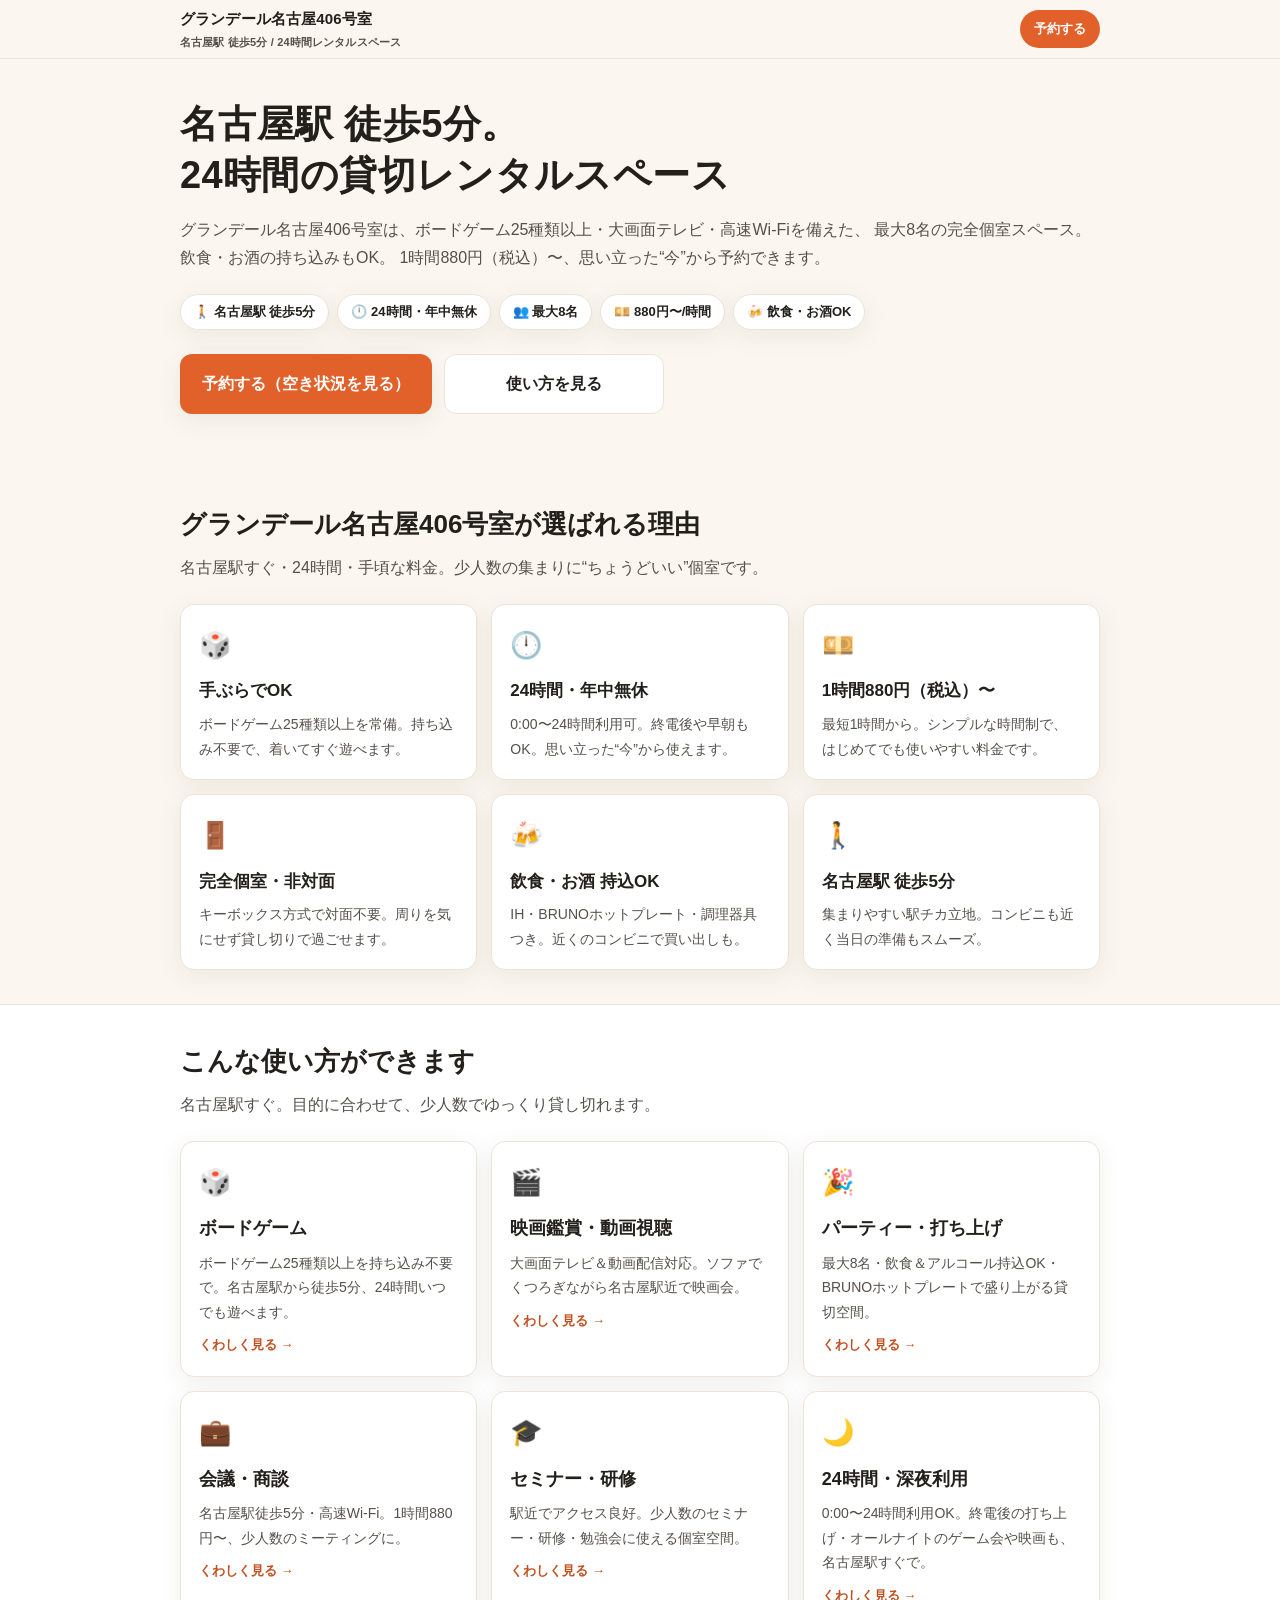
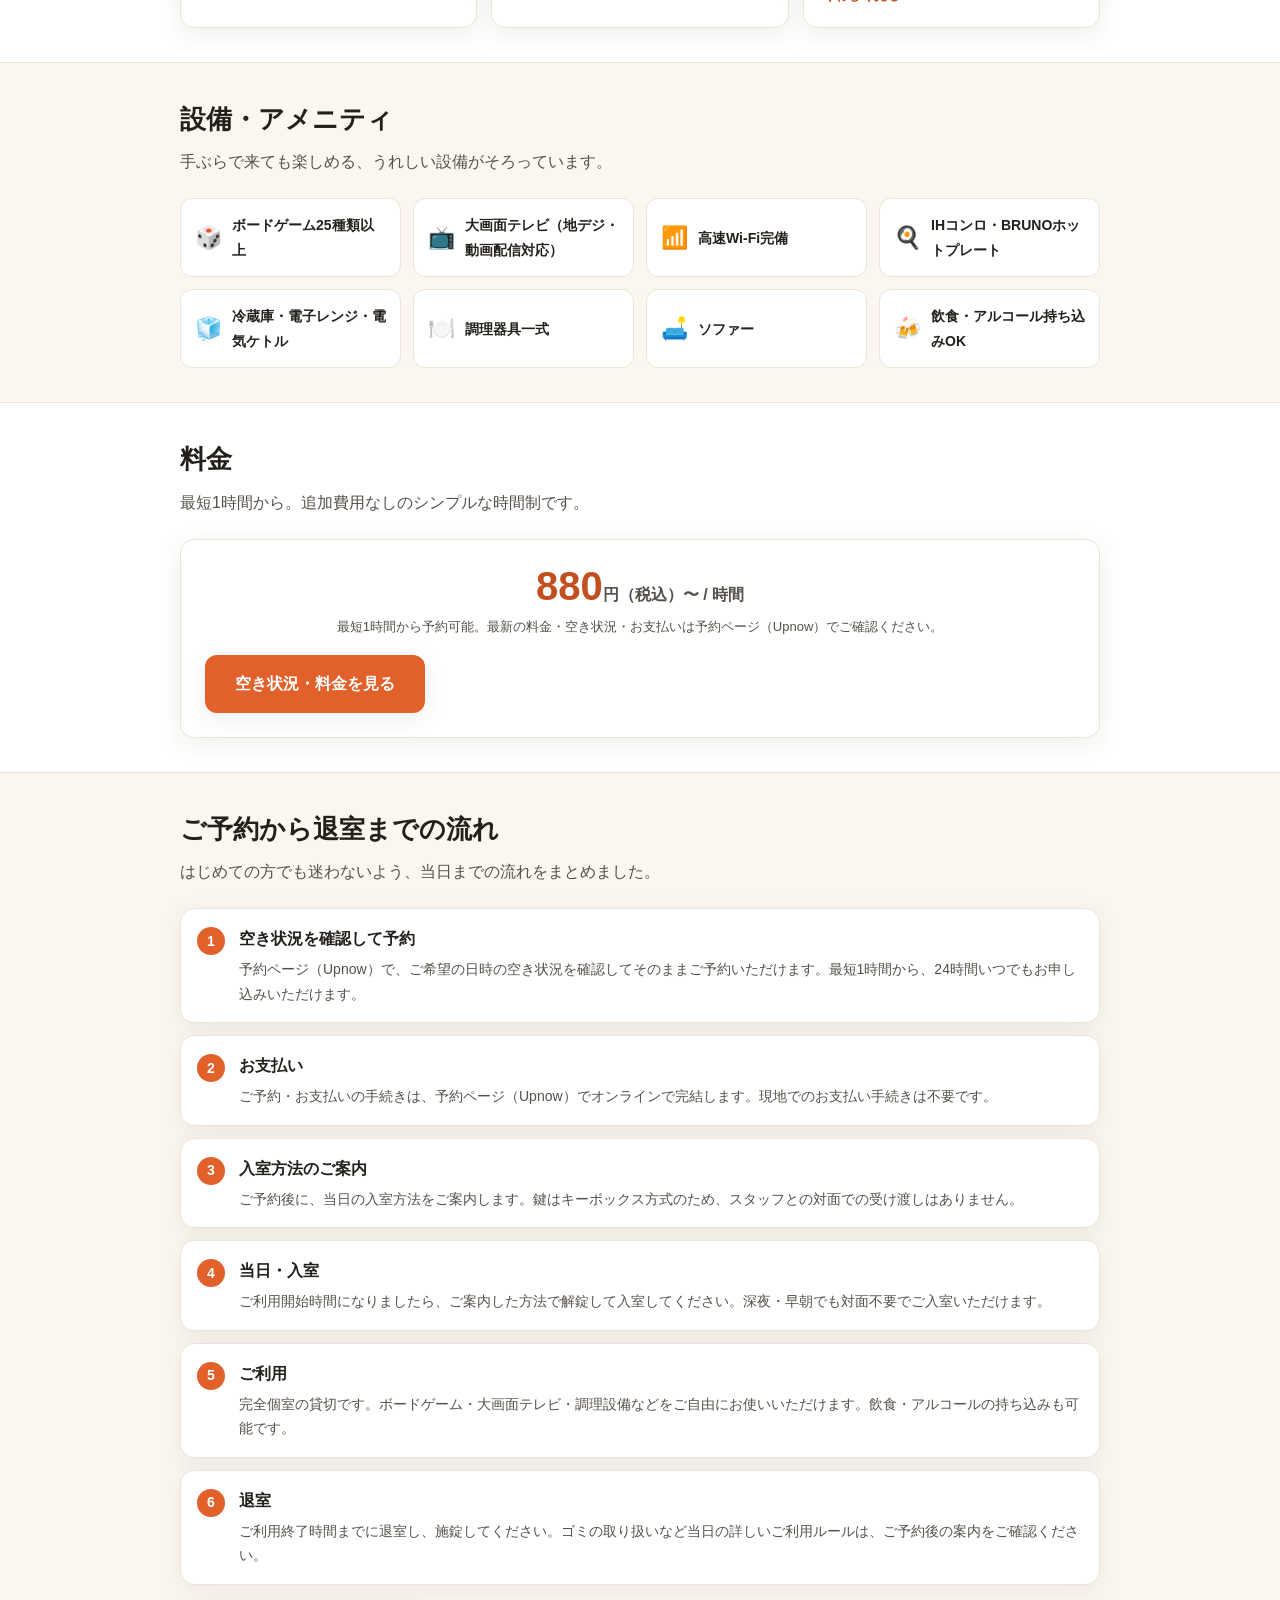
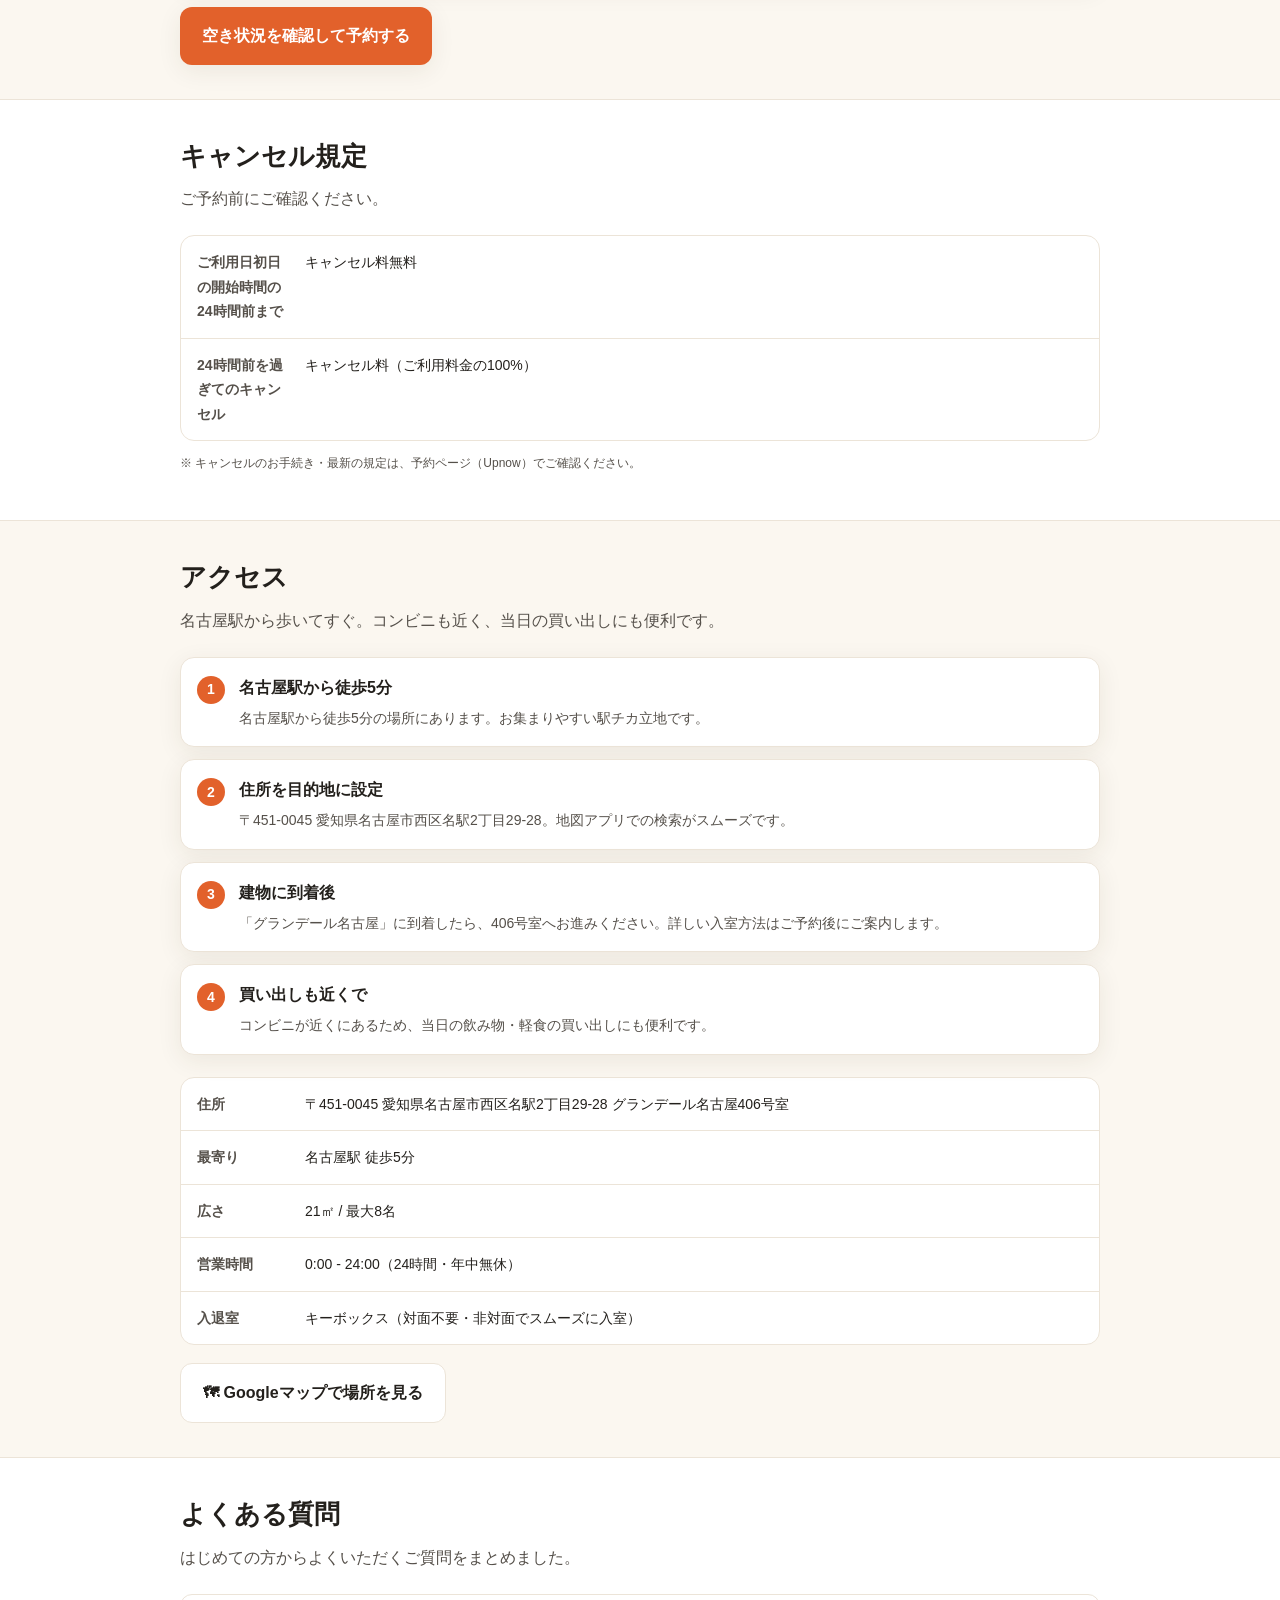
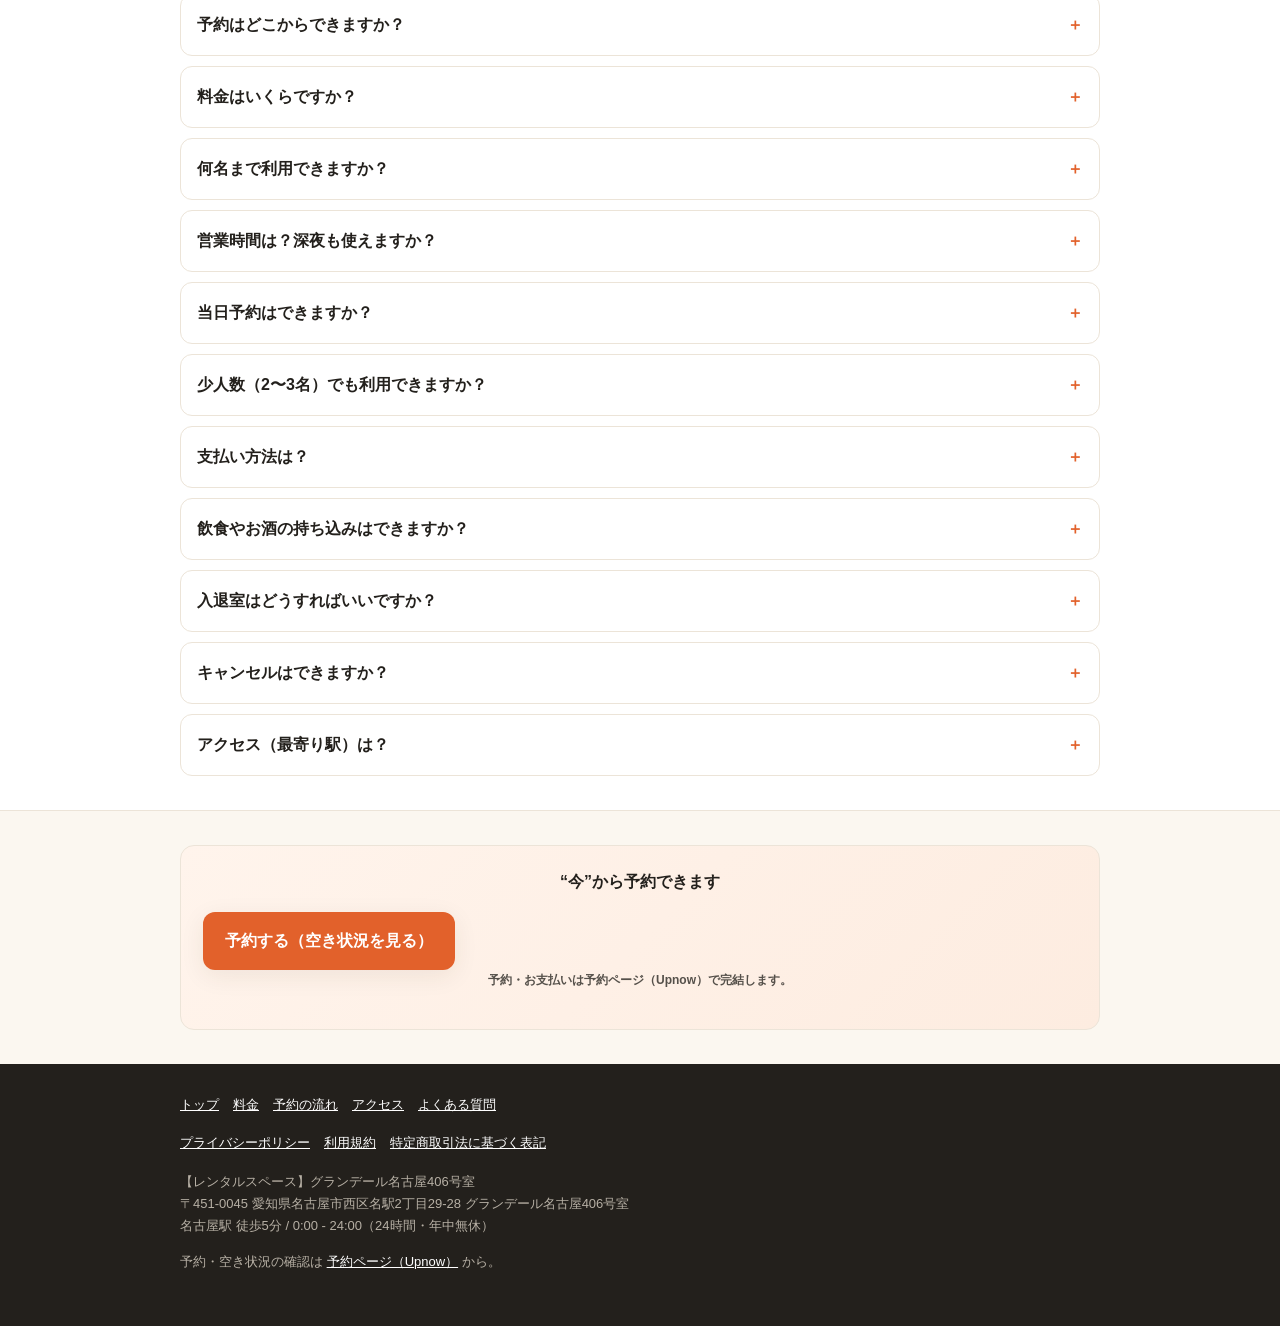
==== commit 1eafb16e: "Publish: 予約の流れ/キャンセル規定/アクセス改善/法的3ページ/OGP軽量化 from kakeru-space-os@36c52cb  Co-Authored-By: Claude Opu" ====
--- a/index.html
+++ b/index.html
@@ -1,4 +1,13 @@
-<!DOCTYPE html><html lang="ja"> <head><meta charset="utf-8"><meta name="viewport" content="width=device-width, initial-scale=1"><title>グランデール名古屋406号室｜名古屋駅 徒歩5分・24時間レンタルスペース</title><meta name="description" content="名古屋駅から徒歩5分、24時間利用できるレンタルスペース「グランデール名古屋406号室」。ボードゲーム25種類以上・大画面テレビ・高速Wi-Fi完備。最大8名、1時間880円（税込）〜。ボードゲーム・映画鑑賞・パーティー・会議・セミナーに。"><link rel="canonical" href="https://tianyexiangping-dot.github.io/"><!-- OGP / Twitter --><meta property="og:type" content="website"><meta property="og:site_name" content="グランデール名古屋406号室"><meta property="og:title" content="グランデール名古屋406号室｜名古屋駅 徒歩5分・24時間レンタルスペース"><meta property="og:description" content="名古屋駅から徒歩5分、24時間利用できるレンタルスペース「グランデール名古屋406号室」。ボードゲーム25種類以上・大画面テレビ・高速Wi-Fi完備。最大8名、1時間880円（税込）〜。ボードゲーム・映画鑑賞・パーティー・会議・セミナーに。"><meta property="og:url" content="https://tianyexiangping-dot.github.io/"><meta property="og:image" content="https://tianyexiangping-dot.github.io/og.png"><meta property="og:locale" content="ja_JP"><meta name="twitter:card" content="summary_large_image"><meta name="theme-color" content="#e2612b"><link rel="icon" href="/favicon.svg" type="image/svg+xml"><link rel="apple-touch-icon" href="/favicon.svg"><script type="application/ld+json">{"@context":"https://schema.org","@type":"LocalBusiness","name":"【レンタルスペース】グランデール名古屋406号室","alternateName":"グランデール名古屋406号室","description":"名古屋駅から徒歩5分、24時間利用できるレンタルスペース「グランデール名古屋406号室」。ボードゲーム25種類以上・大画面テレビ・高速Wi-Fi完備。最大8名、1時間880円（税込）〜。ボードゲーム・映画鑑賞・パーティー・会議・セミナーに。","url":"https://tianyexiangping-dot.github.io","image":"https://tianyexiangping-dot.github.io/og.png","address":{"@type":"PostalAddress","postalCode":"451-0045","addressRegion":"愛知県","addressLocality":"名古屋市西区","streetAddress":"名駅2丁目29-28 グランデール名古屋406号室","addressCountry":"JP"},"areaServed":"名古屋市","hasMap":"https://www.google.com/maps/search/?api=1&query=%E6%84%9B%E7%9F%A5%E7%9C%8C%E5%90%8D%E5%8F%A4%E5%B1%8B%E5%B8%82%E8%A5%BF%E5%8C%BA%E5%90%8D%E9%A7%852%E4%B8%81%E7%9B%AE29-28","sameAs":["https://upnow.jp/kakeru/grandeur406"],"maximumAttendeeCapacity":8,"openingHoursSpecification":{"@type":"OpeningHoursSpecification","dayOfWeek":["Monday","Tuesday","Wednesday","Thursday","Friday","Saturday","Sunday"],"opens":"00:00","closes":"23:59"},"amenityFeature":[{"@type":"LocationFeatureSpecification","name":"ボードゲーム25種類以上","value":true},{"@type":"LocationFeatureSpecification","name":"大画面テレビ（地デジ・動画配信対応）","value":true},{"@type":"LocationFeatureSpecification","name":"高速Wi-Fi完備","value":true},{"@type":"LocationFeatureSpecification","name":"IHコンロ・BRUNOホットプレート","value":true},{"@type":"LocationFeatureSpecification","name":"冷蔵庫・電子レンジ・電気ケトル","value":true},{"@type":"LocationFeatureSpecification","name":"調理器具一式","value":true},{"@type":"LocationFeatureSpecification","name":"ソファー","value":true},{"@type":"LocationFeatureSpecification","name":"飲食・アルコール持ち込みOK","value":true}],"priceRange":"¥880〜/時間","makesOffer":{"@type":"Offer","url":"https://upnow.jp/kakeru/grandeur406","availability":"https://schema.org/InStock","priceSpecification":{"@type":"UnitPriceSpecification","price":880,"priceCurrency":"JPY","unitCode":"HUR","referenceQuantity":{"@type":"QuantitativeValue","value":1,"unitCode":"HUR"}}},"potentialAction":{"@type":"ReserveAction","target":"https://upnow.jp/kakeru/grandeur406"}}</script><script type="application/ld+json">{"@context":"https://schema.org","@type":"FAQPage","mainEntity":[{"@type":"Question","name":"予約はどこからできますか？","acceptedAnswer":{"@type":"Answer","text":"予約・空き状況の確認・お支払いは、予約ページ（Upnow）からオンラインで完結します。ページ内の「予約する」ボタンからお進みください。"}},{"@type":"Question","name":"料金はいくらですか？","acceptedAnswer":{"@type":"Answer","text":"1時間 880円（税込）〜、最短1時間からご利用いただけます。最新の料金・プランは予約ページ（Upnow）でご確認ください。"}},{"@type":"Question","name":"何名まで利用できますか？","acceptedAnswer":{"@type":"Answer","text":"最大8名までご利用いただけます（広さ21㎡）。"}},{"@type":"Question","name":"営業時間は？深夜も使えますか？","acceptedAnswer":{"@type":"Answer","text":"0:00 - 24:00（24時間・年中無休）。24時間ご利用いただけるため、深夜の打ち上げや長時間の映画会にもご利用いただけます。"}},{"@type":"Question","name":"当日予約はできますか？","acceptedAnswer":{"@type":"Answer","text":"空きがあれば当日のご予約も可能です。予約・空き状況の確認・お支払いはすべて予約ページ（Upnow）でオンライン完結します。"}},{"@type":"Question","name":"少人数（2〜3名）でも利用できますか？","acceptedAnswer":{"@type":"Answer","text":"もちろん可能です。最短1時間・1時間880円（税込）〜なので、少人数でも気軽にご利用いただけます（最大8名）。"}},{"@type":"Question","name":"支払い方法は？","acceptedAnswer":{"@type":"Answer","text":"予約ページ（Upnow）でのオンライン事前決済（クレジットカード）に対応しています。"}},{"@type":"Question","name":"飲食やお酒の持ち込みはできますか？","acceptedAnswer":{"@type":"Answer","text":"飲食・アルコールの持ち込みが可能です。BRUNOホットプレートやIHコンロ、調理器具一式もご用意しています。"}},{"@type":"Question","name":"入退室はどうすればいいですか？","acceptedAnswer":{"@type":"Answer","text":"キーボックス方式のため対面での鍵の受け渡しは不要です。詳しい入室方法はご予約後にご案内します。"}},{"@type":"Question","name":"キャンセルはできますか？","acceptedAnswer":{"@type":"Answer","text":"ご利用日初日の開始時間の24時間前まで：キャンセル料無料。24時間前を過ぎてのキャンセル：キャンセル料（ご利用料金の100%）となります。"}},{"@type":"Question","name":"アクセス（最寄り駅）は？","acceptedAnswer":{"@type":"Answer","text":"名古屋駅 徒歩5分。〒451-0045 愛知県名古屋市西区名駅2丁目29-28 グランデール名古屋406号室。コンビニも近くにあります。"}}]}</script><!--
+<!DOCTYPE html><html lang="ja"> <head><meta charset="utf-8"><meta name="viewport" content="width=device-width, initial-scale=1"><title>グランデール名古屋406号室｜名古屋駅 徒歩5分・24時間レンタルスペース</title><meta name="description" content="名古屋駅から徒歩5分、24時間利用できるレンタルスペース「グランデール名古屋406号室」。ボードゲーム25種類以上・大画面テレビ・高速Wi-Fi完備。最大8名、1時間880円（税込）〜。ボードゲーム・映画鑑賞・パーティー・会議・セミナーに。"><link rel="canonical" href="https://tianyexiangping-dot.github.io/"><!-- OGP / Twitter --><meta property="og:type" content="website"><meta property="og:site_name" content="グランデール名古屋406号室"><meta property="og:title" content="グランデール名古屋406号室｜名古屋駅 徒歩5分・24時間レンタルスペース"><meta property="og:description" content="名古屋駅から徒歩5分、24時間利用できるレンタルスペース「グランデール名古屋406号室」。ボードゲーム25種類以上・大画面テレビ・高速Wi-Fi完備。最大8名、1時間880円（税込）〜。ボードゲーム・映画鑑賞・パーティー・会議・セミナーに。"><meta property="og:url" content="https://tianyexiangping-dot.github.io/"><meta property="og:image" content="https://tianyexiangping-dot.github.io/og.png"><meta property="og:locale" content="ja_JP"><meta name="twitter:card" content="summary_large_image"><meta name="theme-color" content="#e2612b"><link rel="icon" href="/favicon.svg" type="image/svg+xml"><link rel="apple-touch-icon" href="/favicon.svg"><script type="application/ld+json">{"@context":"https://schema.org","@type":"LocalBusiness","name":"【レンタルスペース】グランデール名古屋406号室","alternateName":"グランデール名古屋406号室","description":"名古屋駅から徒歩5分、24時間利用できるレンタルスペース「グランデール名古屋406号室」。ボードゲーム25種類以上・大画面テレビ・高速Wi-Fi完備。最大8名、1時間880円（税込）〜。ボードゲーム・映画鑑賞・パーティー・会議・セミナーに。","url":"https://tianyexiangping-dot.github.io","image":"https://tianyexiangping-dot.github.io/og.png","address":{"@type":"PostalAddress","postalCode":"451-0045","addressRegion":"愛知県","addressLocality":"名古屋市西区","streetAddress":"名駅2丁目29-28 グランデール名古屋406号室","addressCountry":"JP"},"areaServed":"名古屋市","hasMap":"https://www.google.com/maps/search/?api=1&query=%E6%84%9B%E7%9F%A5%E7%9C%8C%E5%90%8D%E5%8F%A4%E5%B1%8B%E5%B8%82%E8%A5%BF%E5%8C%BA%E5%90%8D%E9%A7%852%E4%B8%81%E7%9B%AE29-28","sameAs":["https://upnow.jp/kakeru/grandeur406"],"maximumAttendeeCapacity":8,"openingHoursSpecification":{"@type":"OpeningHoursSpecification","dayOfWeek":["Monday","Tuesday","Wednesday","Thursday","Friday","Saturday","Sunday"],"opens":"00:00","closes":"23:59"},"amenityFeature":[{"@type":"LocationFeatureSpecification","name":"ボードゲーム25種類以上","value":true},{"@type":"LocationFeatureSpecification","name":"大画面テレビ（地デジ・動画配信対応）","value":true},{"@type":"LocationFeatureSpecification","name":"高速Wi-Fi完備","value":true},{"@type":"LocationFeatureSpecification","name":"IHコンロ・BRUNOホットプレート","value":true},{"@type":"LocationFeatureSpecification","name":"冷蔵庫・電子レンジ・電気ケトル","value":true},{"@type":"LocationFeatureSpecification","name":"調理器具一式","value":true},{"@type":"LocationFeatureSpecification","name":"ソファー","value":true},{"@type":"LocationFeatureSpecification","name":"飲食・アルコール持ち込みOK","value":true}],"priceRange":"¥880〜/時間","makesOffer":{"@type":"Offer","url":"https://upnow.jp/kakeru/grandeur406","availability":"https://schema.org/InStock","priceSpecification":{"@type":"UnitPriceSpecification","price":880,"priceCurrency":"JPY","unitCode":"HUR","referenceQuantity":{"@type":"QuantitativeValue","value":1,"unitCode":"HUR"}}},"potentialAction":{"@type":"ReserveAction","target":"https://upnow.jp/kakeru/grandeur406"}}</script><script type="application/ld+json">{"@context":"https://schema.org","@type":"FAQPage","mainEntity":[{"@type":"Question","name":"予約はどこからできますか？","acceptedAnswer":{"@type":"Answer","text":"予約・空き状況の確認・お支払いは、予約ページ（Upnow）からオンラインで完結します。ページ内の「予約する」ボタンからお進みください。"}},{"@type":"Question","name":"料金はいくらですか？","acceptedAnswer":{"@type":"Answer","text":"1時間 880円（税込）〜、最短1時間からご利用いただけます。最新の料金・プランは予約ページ（Upnow）でご確認ください。"}},{"@type":"Question","name":"何名まで利用できますか？","acceptedAnswer":{"@type":"Answer","text":"最大8名までご利用いただけます（広さ21㎡）。"}},{"@type":"Question","name":"営業時間は？深夜も使えますか？","acceptedAnswer":{"@type":"Answer","text":"0:00 - 24:00（24時間・年中無休）。24時間ご利用いただけるため、深夜の打ち上げや長時間の映画会にもご利用いただけます。"}},{"@type":"Question","name":"当日予約はできますか？","acceptedAnswer":{"@type":"Answer","text":"空きがあれば当日のご予約も可能です。予約・空き状況の確認・お支払いはすべて予約ページ（Upnow）でオンライン完結します。"}},{"@type":"Question","name":"少人数（2〜3名）でも利用できますか？","acceptedAnswer":{"@type":"Answer","text":"もちろん可能です。最短1時間・1時間880円（税込）〜なので、少人数でも気軽にご利用いただけます（最大8名）。"}},{"@type":"Question","name":"支払い方法は？","acceptedAnswer":{"@type":"Answer","text":"予約ページ（Upnow）でのオンライン事前決済（クレジットカード）に対応しています。"}},{"@type":"Question","name":"飲食やお酒の持ち込みはできますか？","acceptedAnswer":{"@type":"Answer","text":"飲食・アルコールの持ち込みが可能です。BRUNOホットプレートやIHコンロ、調理器具一式もご用意しています。"}},{"@type":"Question","name":"入退室はどうすればいいですか？","acceptedAnswer":{"@type":"Answer","text":"キーボックス方式のため対面での鍵の受け渡しは不要です。詳しい入室方法はご予約後にご案内します。"}},{"@type":"Question","name":"キャンセルはできますか？","acceptedAnswer":{"@type":"Answer","text":"ご利用日初日の開始時間の24時間前まで：キャンセル料無料。24時間前を過ぎてのキャンセル：キャンセル料（ご利用料金の100%）となります。"}},{"@type":"Question","name":"アクセス（最寄り駅）は？","acceptedAnswer":{"@type":"Answer","text":"名古屋駅 徒歩5分。〒451-0045 愛知県名古屋市西区名駅2丁目29-28 グランデール名古屋406号室。コンビニも近くにあります。"}}]}</script><script async src="https://www.googletagmanager.com/gtag/js?id=G-G5Q10JZ36D"></script><script>(function(){const GA_MEASUREMENT_ID = "G-G5Q10JZ36D";
+
+        // NOTE: define:vars はスクリプトをブロックスコープで包むため、
+        // `function gtag(){}` ではグローバル(window.gtag)にならない。
+        // CV計測(upnow_click等)は window.gtag 経由で送るため、必ず window に代入する。
+        window.dataLayer = window.dataLayer || [];
+        window.gtag = function () { window.dataLayer.push(arguments); };
+        window.gtag('js', new Date());
+        window.gtag('config', GA_MEASUREMENT_ID);
+      })();</script><!--
     CV計測（GA4未設定でも安全に動作）。
     data-cta="upnow|line" を持つリンクのクリックを委譲で捕捉し、
     gtag があれば送信、無ければ dataLayer に積むだけ（エラーにしない）。
@@ -30,13 +39,17 @@
         });
       }, { passive: true });
     })();
-  })();</script><link rel="stylesheet" href="/_astro/boardgame.CVjYT_SN.css"></head> <body> <header class="site-header"> <div class="container bar"> <a class="brand" href="/">グランデール名古屋406号室<small>名古屋駅 徒歩5分 / 24時間レンタルスペース</small></a> <a class="header-cta" href="https://upnow.jp/kakeru/grandeur406" target="_blank" rel="noopener" data-cta="upnow" data-cta-loc="header">予約する</a> </div> </header> <main>   <section class="hero"> <div class="container"> <h1>名古屋駅 徒歩5分。<br>24時間の貸切レンタルスペース</h1> <p class="sub"> グランデール名古屋406号室は、ボードゲーム25種類以上・大画面テレビ・高速Wi-Fiを備えた、
+  })();</script><link rel="stylesheet" href="/_astro/legal.bCXQ33c_.css"></head> <body> <header class="site-header"> <div class="container bar"> <a class="brand" href="/">グランデール名古屋406号室<small>名古屋駅 徒歩5分 / 24時間レンタルスペース</small></a> <a class="header-cta" href="https://upnow.jp/kakeru/grandeur406" target="_blank" rel="noopener" data-cta="upnow" data-cta-loc="header">予約する</a> </div> </header> <main>   <section class="hero"> <div class="container"> <h1>名古屋駅 徒歩5分。<br>24時間の貸切レンタルスペース</h1> <p class="sub"> グランデール名古屋406号室は、ボードゲーム25種類以上・大画面テレビ・高速Wi-Fiを備えた、
         最大8名の完全個室スペース。飲食・お酒の持ち込みもOK。
         1時間880円（税込）〜、思い立った“今”から予約できます。
 </p> <ul class="badges"> <li class="badge">🚶 名古屋駅 徒歩5分</li> <li class="badge">🕛 24時間・年中無休</li> <li class="badge">👥 最大8名</li> <li class="badge">💴 880円〜/時間</li> <li class="badge">🍻 飲食・お酒OK</li> </ul> <div class="cta-row"> <a class="btn btn-primary" href="https://upnow.jp/kakeru/grandeur406" target="_blank" rel="noopener" data-cta="upnow" data-cta-loc="hero">予約する（空き状況を見る）</a> <a class="btn btn-ghost" href="#usecases">使い方を見る</a> </div> <div style="margin-top:26px;">  </div> </div> </section>  <section id="reasons"> <div class="container"> <h2>グランデール名古屋406号室が選ばれる理由</h2> <p class="lead">名古屋駅すぐ・24時間・手頃な料金。少人数の集まりに“ちょうどいい”個室です。</p> <div class="vprops"> <div class="vprop"> <div class="emoji">🎲</div> <h3>手ぶらでOK</h3> <p>ボードゲーム25種類以上を常備。持ち込み不要で、着いてすぐ遊べます。</p> </div><div class="vprop"> <div class="emoji">🕛</div> <h3>24時間・年中無休</h3> <p>0:00〜24時間利用可。終電後や早朝もOK。思い立った“今”から使えます。</p> </div><div class="vprop"> <div class="emoji">💴</div> <h3>1時間880円（税込）〜</h3> <p>最短1時間から。シンプルな時間制で、はじめてでも使いやすい料金です。</p> </div><div class="vprop"> <div class="emoji">🚪</div> <h3>完全個室・非対面</h3> <p>キーボックス方式で対面不要。周りを気にせず貸し切りで過ごせます。</p> </div><div class="vprop"> <div class="emoji">🍻</div> <h3>飲食・お酒 持込OK</h3> <p>IH・BRUNOホットプレート・調理器具つき。近くのコンビニで買い出しも。</p> </div><div class="vprop"> <div class="emoji">🚶</div> <h3>名古屋駅 徒歩5分</h3> <p>集まりやすい駅チカ立地。コンビニも近く当日の準備もスムーズ。</p> </div> </div> </div> </section>  <section id="usecases" class="section-alt"> <div class="container"> <h2>こんな使い方ができます</h2> <p class="lead">名古屋駅すぐ。目的に合わせて、少人数でゆっくり貸し切れます。</p> <div class="usecases"> <a class="usecase" href="/use/boardgame/"> <div class="emoji">🎲</div> <h3>ボードゲーム</h3> <p>ボードゲーム25種類以上を持ち込み不要で。名古屋駅から徒歩5分、24時間いつでも遊べます。</p> <span class="more">くわしく見る →</span> </a><a class="usecase" href="/use/movie/"> <div class="emoji">🎬</div> <h3>映画鑑賞・動画視聴</h3> <p>大画面テレビ＆動画配信対応。ソファでくつろぎながら名古屋駅近で映画会。</p> <span class="more">くわしく見る →</span> </a><a class="usecase" href="/use/party/"> <div class="emoji">🎉</div> <h3>パーティー・打ち上げ</h3> <p>最大8名・飲食＆アルコール持込OK・BRUNOホットプレートで盛り上がる貸切空間。</p> <span class="more">くわしく見る →</span> </a><a class="usecase" href="/use/meeting/"> <div class="emoji">💼</div> <h3>会議・商談</h3> <p>名古屋駅徒歩5分・高速Wi-Fi。1時間880円〜、少人数のミーティングに。</p> <span class="more">くわしく見る →</span> </a><a class="usecase" href="/use/seminar/"> <div class="emoji">🎓</div> <h3>セミナー・研修</h3> <p>駅近でアクセス良好。少人数のセミナー・研修・勉強会に使える個室空間。</p> <span class="more">くわしく見る →</span> </a><a class="usecase" href="/use/night/"> <div class="emoji">🌙</div> <h3>24時間・深夜利用</h3> <p>0:00〜24時間利用OK。終電後の打ち上げ・オールナイトのゲーム会や映画も、名古屋駅すぐで。</p> <span class="more">くわしく見る →</span> </a> </div> </div> </section>  <section id="facilities"> <div class="container"> <h2>設備・アメニティ</h2> <p class="lead">手ぶらで来ても楽しめる、うれしい設備がそろっています。</p> <ul class="facilities"> <li><span class="fi">🎲</span>ボードゲーム25種類以上</li><li><span class="fi">📺</span>大画面テレビ（地デジ・動画配信対応）</li><li><span class="fi">📶</span>高速Wi-Fi完備</li><li><span class="fi">🍳</span>IHコンロ・BRUNOホットプレート</li><li><span class="fi">🧊</span>冷蔵庫・電子レンジ・電気ケトル</li><li><span class="fi">🍽️</span>調理器具一式</li><li><span class="fi">🛋️</span>ソファー</li><li><span class="fi">🍻</span>飲食・アルコール持ち込みOK</li> </ul> </div> </section>  <section id="price" class="section-alt"> <div class="container"> <h2>料金</h2> <p class="lead">最短1時間から。追加費用なしのシンプルな時間制です。</p> <div class="price-card"> <div class="big">880<small>円（税込）〜 / 時間</small></div> <p class="note">
 最短1時間から予約可能。最新の料金・空き状況・お支払いは予約ページ（Upnow）でご確認ください。
-</p> <div class="cta-row" style="margin-top:16px;"> <a class="btn btn-primary" href="https://upnow.jp/kakeru/grandeur406" target="_blank" rel="noopener" data-cta="upnow" data-cta-loc="price">空き状況・料金を見る</a> </div> </div> </div> </section>  <section id="access"> <div class="container"> <h2>アクセス</h2> <p class="lead">名古屋駅から歩いてすぐ。コンビニも近く、当日の買い出しにも便利です。</p> <ul class="info-list"> <li><span class="k">住所</span><span>〒451-0045 愛知県名古屋市西区名駅2丁目29-28 グランデール名古屋406号室</span></li> <li><span class="k">最寄り</span><span>名古屋駅 徒歩5分</span></li> <li><span class="k">広さ</span><span>21㎡ / 最大8名</span></li> <li><span class="k">営業時間</span><span>0:00 - 24:00（24時間・年中無休）</span></li> <li><span class="k">入退室</span><span>キーボックス（対面不要・非対面でスムーズに入室）</span></li> </ul> </div> </section>  <section id="faq" class="section-alt"> <div class="container"> <h2>よくある質問</h2> <p class="lead">はじめての方からよくいただくご質問をまとめました。</p> <div class="faq"> <details> <summary>予約はどこからできますか？</summary> <p>予約・空き状況の確認・お支払いは、予約ページ（Upnow）からオンラインで完結します。ページ内の「予約する」ボタンからお進みください。</p> </details><details> <summary>料金はいくらですか？</summary> <p>1時間 880円（税込）〜、最短1時間からご利用いただけます。最新の料金・プランは予約ページ（Upnow）でご確認ください。</p> </details><details> <summary>何名まで利用できますか？</summary> <p>最大8名までご利用いただけます（広さ21㎡）。</p> </details><details> <summary>営業時間は？深夜も使えますか？</summary> <p>0:00 - 24:00（24時間・年中無休）。24時間ご利用いただけるため、深夜の打ち上げや長時間の映画会にもご利用いただけます。</p> </details><details> <summary>当日予約はできますか？</summary> <p>空きがあれば当日のご予約も可能です。予約・空き状況の確認・お支払いはすべて予約ページ（Upnow）でオンライン完結します。</p> </details><details> <summary>少人数（2〜3名）でも利用できますか？</summary> <p>もちろん可能です。最短1時間・1時間880円（税込）〜なので、少人数でも気軽にご利用いただけます（最大8名）。</p> </details><details> <summary>支払い方法は？</summary> <p>予約ページ（Upnow）でのオンライン事前決済（クレジットカード）に対応しています。</p> </details><details> <summary>飲食やお酒の持ち込みはできますか？</summary> <p>飲食・アルコールの持ち込みが可能です。BRUNOホットプレートやIHコンロ、調理器具一式もご用意しています。</p> </details><details> <summary>入退室はどうすればいいですか？</summary> <p>キーボックス方式のため対面での鍵の受け渡しは不要です。詳しい入室方法はご予約後にご案内します。</p> </details><details> <summary>キャンセルはできますか？</summary> <p>ご利用日初日の開始時間の24時間前まで：キャンセル料無料。24時間前を過ぎてのキャンセル：キャンセル料（ご利用料金の100%）となります。</p> </details><details> <summary>アクセス（最寄り駅）は？</summary> <p>名古屋駅 徒歩5分。〒451-0045 愛知県名古屋市西区名駅2丁目29-28 グランデール名古屋406号室。コンビニも近くにあります。</p> </details> </div> </div> </section>  <section> <div class="container"> <div class="flowbar"> <p>“今”から予約できます</p> <div class="cta-row"> <a class="btn btn-primary" href="https://upnow.jp/kakeru/grandeur406" target="_blank" rel="noopener" data-cta="upnow" data-cta-loc="final">
+</p> <div class="cta-row" style="margin-top:16px;"> <a class="btn btn-primary" href="https://upnow.jp/kakeru/grandeur406" target="_blank" rel="noopener" data-cta="upnow" data-cta-loc="price">空き状況・料金を見る</a> </div> </div> </div> </section>  <section id="flow"> <div class="container"> <h2>ご予約から退室までの流れ</h2> <p class="lead">はじめての方でも迷わないよう、当日までの流れをまとめました。</p> <ol class="steps"> <li> <span class="step-n">1</span> <div> <h3>空き状況を確認して予約</h3> <p>予約ページ（Upnow）で、ご希望の日時の空き状況を確認してそのままご予約いただけます。最短1時間から、24時間いつでもお申し込みいただけます。</p> </div> </li><li> <span class="step-n">2</span> <div> <h3>お支払い</h3> <p>ご予約・お支払いの手続きは、予約ページ（Upnow）でオンラインで完結します。現地でのお支払い手続きは不要です。</p> </div> </li><li> <span class="step-n">3</span> <div> <h3>入室方法のご案内</h3> <p>ご予約後に、当日の入室方法をご案内します。鍵はキーボックス方式のため、スタッフとの対面での受け渡しはありません。</p> </div> </li><li> <span class="step-n">4</span> <div> <h3>当日・入室</h3> <p>ご利用開始時間になりましたら、ご案内した方法で解錠して入室してください。深夜・早朝でも対面不要でご入室いただけます。</p> </div> </li><li> <span class="step-n">5</span> <div> <h3>ご利用</h3> <p>完全個室の貸切です。ボードゲーム・大画面テレビ・調理設備などをご自由にお使いいただけます。飲食・アルコールの持ち込みも可能です。</p> </div> </li><li> <span class="step-n">6</span> <div> <h3>退室</h3> <p>ご利用終了時間までに退室し、施錠してください。ゴミの取り扱いなど当日の詳しいご利用ルールは、ご予約後の案内をご確認ください。</p> </div> </li> </ol> <div class="cta-row" style="margin-top:22px;"> <a class="btn btn-primary" href="https://upnow.jp/kakeru/grandeur406" target="_blank" rel="noopener" data-cta="upnow" data-cta-loc="flow">空き状況を確認して予約する</a> </div> </div> </section>  <section id="cancellation" class="section-alt"> <div class="container"> <h2>キャンセル規定</h2> <p class="lead">ご予約前にご確認ください。</p> <ul class="info-list"> <li><span class="k">ご利用日初日の開始時間の24時間前まで</span><span>キャンセル料無料</span></li><li><span class="k">24時間前を過ぎてのキャンセル</span><span>キャンセル料（ご利用料金の100%）</span></li> </ul> <p class="btn-note" style="margin-top:12px;">
+※ キャンセルのお手続き・最新の規定は、予約ページ（Upnow）でご確認ください。
+</p> </div> </section>  <section id="access"> <div class="container"> <h2>アクセス</h2> <p class="lead">名古屋駅から歩いてすぐ。コンビニも近く、当日の買い出しにも便利です。</p> <ol class="steps" style="margin-bottom:22px;"> <li> <span class="step-n">1</span> <div> <h3>名古屋駅から徒歩5分</h3> <p>名古屋駅から徒歩5分の場所にあります。お集まりやすい駅チカ立地です。</p> </div> </li><li> <span class="step-n">2</span> <div> <h3>住所を目的地に設定</h3> <p>〒451-0045 愛知県名古屋市西区名駅2丁目29-28。地図アプリでの検索がスムーズです。</p> </div> </li><li> <span class="step-n">3</span> <div> <h3>建物に到着後</h3> <p>「グランデール名古屋」に到着したら、406号室へお進みください。詳しい入室方法はご予約後にご案内します。</p> </div> </li><li> <span class="step-n">4</span> <div> <h3>買い出しも近くで</h3> <p>コンビニが近くにあるため、当日の飲み物・軽食の買い出しにも便利です。</p> </div> </li> </ol>  <ul class="info-list"> <li><span class="k">住所</span><span>〒451-0045 愛知県名古屋市西区名駅2丁目29-28 グランデール名古屋406号室</span></li> <li><span class="k">最寄り</span><span>名古屋駅 徒歩5分</span></li> <li><span class="k">広さ</span><span>21㎡ / 最大8名</span></li> <li><span class="k">営業時間</span><span>0:00 - 24:00（24時間・年中無休）</span></li> <li><span class="k">入退室</span><span>キーボックス（対面不要・非対面でスムーズに入室）</span></li> </ul> <div class="cta-row" style="margin-top:18px;"> <a class="btn btn-ghost" href="https://www.google.com/maps/search/?api=1&query=%E6%84%9B%E7%9F%A5%E7%9C%8C%E5%90%8D%E5%8F%A4%E5%B1%8B%E5%B8%82%E8%A5%BF%E5%8C%BA%E5%90%8D%E9%A7%852%E4%B8%81%E7%9B%AE29-28" target="_blank" rel="noopener">
+🗺 Googleマップで場所を見る
+</a> </div> </div> </section>  <section id="faq" class="section-alt"> <div class="container"> <h2>よくある質問</h2> <p class="lead">はじめての方からよくいただくご質問をまとめました。</p> <div class="faq"> <details> <summary>予約はどこからできますか？</summary> <p>予約・空き状況の確認・お支払いは、予約ページ（Upnow）からオンラインで完結します。ページ内の「予約する」ボタンからお進みください。</p> </details><details> <summary>料金はいくらですか？</summary> <p>1時間 880円（税込）〜、最短1時間からご利用いただけます。最新の料金・プランは予約ページ（Upnow）でご確認ください。</p> </details><details> <summary>何名まで利用できますか？</summary> <p>最大8名までご利用いただけます（広さ21㎡）。</p> </details><details> <summary>営業時間は？深夜も使えますか？</summary> <p>0:00 - 24:00（24時間・年中無休）。24時間ご利用いただけるため、深夜の打ち上げや長時間の映画会にもご利用いただけます。</p> </details><details> <summary>当日予約はできますか？</summary> <p>空きがあれば当日のご予約も可能です。予約・空き状況の確認・お支払いはすべて予約ページ（Upnow）でオンライン完結します。</p> </details><details> <summary>少人数（2〜3名）でも利用できますか？</summary> <p>もちろん可能です。最短1時間・1時間880円（税込）〜なので、少人数でも気軽にご利用いただけます（最大8名）。</p> </details><details> <summary>支払い方法は？</summary> <p>予約ページ（Upnow）でのオンライン事前決済（クレジットカード）に対応しています。</p> </details><details> <summary>飲食やお酒の持ち込みはできますか？</summary> <p>飲食・アルコールの持ち込みが可能です。BRUNOホットプレートやIHコンロ、調理器具一式もご用意しています。</p> </details><details> <summary>入退室はどうすればいいですか？</summary> <p>キーボックス方式のため対面での鍵の受け渡しは不要です。詳しい入室方法はご予約後にご案内します。</p> </details><details> <summary>キャンセルはできますか？</summary> <p>ご利用日初日の開始時間の24時間前まで：キャンセル料無料。24時間前を過ぎてのキャンセル：キャンセル料（ご利用料金の100%）となります。</p> </details><details> <summary>アクセス（最寄り駅）は？</summary> <p>名古屋駅 徒歩5分。〒451-0045 愛知県名古屋市西区名駅2丁目29-28 グランデール名古屋406号室。コンビニも近くにあります。</p> </details> </div> </div> </section>  <section> <div class="container"> <div class="flowbar"> <p>“今”から予約できます</p> <div class="cta-row"> <a class="btn btn-primary" href="https://upnow.jp/kakeru/grandeur406" target="_blank" rel="noopener" data-cta="upnow" data-cta-loc="final">
 予約する（空き状況を見る）
-</a>  </div> <p class="btn-note">予約・お支払いは予約ページ（Upnow）で完結します。</p> <p class="btn-note">※ LINE公式アカウントは準備中です。準備でき次第、こちらから友だち追加いただけます。</p> </div> </div> </section>  </main> <footer class="site-footer"> <div class="container"> <nav> <a href="/">トップ</a> <a href="/#price">料金</a> <a href="/#access">アクセス</a> <a href="/#faq">よくある質問</a> </nav> <p class="addr"> 【レンタルスペース】グランデール名古屋406号室<br> 〒451-0045 愛知県名古屋市西区名駅2丁目29-28 グランデール名古屋406号室<br> 名古屋駅 徒歩5分 / 0:00 - 24:00（24時間・年中無休） </p> <p class="addr" style="margin-top:14px;">
+</a>  </div> <p class="btn-note">予約・お支払いは予約ページ（Upnow）で完結します。</p>  </div> </div> </section>  </main> <footer class="site-footer"> <div class="container"> <nav> <a href="/">トップ</a> <a href="/#price">料金</a> <a href="/#flow">予約の流れ</a> <a href="/#access">アクセス</a> <a href="/#faq">よくある質問</a> </nav> <nav> <a href="/privacy/">プライバシーポリシー</a> <a href="/terms/">利用規約</a> <a href="/legal/">特定商取引法に基づく表記</a> </nav> <p class="addr"> 【レンタルスペース】グランデール名古屋406号室<br> 〒451-0045 愛知県名古屋市西区名駅2丁目29-28 グランデール名古屋406号室<br> 名古屋駅 徒歩5分 / 0:00 - 24:00（24時間・年中無休） </p> <p class="addr" style="margin-top:14px;">
 予約・空き状況の確認は <a href="https://upnow.jp/kakeru/grandeur406" target="_blank" rel="noopener" data-cta="upnow" data-cta-loc="footer">予約ページ（Upnow）</a> から。
 </p> </div> </footer> <!-- モバイル下部固定CTA --> <div class="mobile-cta"> <a class="btn btn-primary" href="https://upnow.jp/kakeru/grandeur406" target="_blank" rel="noopener" data-cta="upnow" data-cta-loc="mobile_sticky">予約する</a>  </div> </body></html>
--- a/_astro/legal.bCXQ33c_.css
+++ b/_astro/legal.bCXQ33c_.css
@@ -0,0 +1 @@
+:root{--ink: #23201c;--ink-soft: #55504a;--cream: #fbf7f0;--card: #ffffff;--line: #ece4d8;--accent: #e2612b;--accent-dark: #c24f1f;--line-green: #06c755;--radius: 14px;--shadow: 0 6px 24px rgba(60, 45, 30, .08);--maxw: 960px}*{box-sizing:border-box}html{scroll-behavior:smooth;-webkit-text-size-adjust:100%}body{margin:0;font-family:-apple-system,BlinkMacSystemFont,Hiragino Sans,Hiragino Kaku Gothic ProN,Noto Sans JP,Meiryo,sans-serif;color:var(--ink);background:var(--cream);line-height:1.75;font-size:16px;overflow-wrap:break-word;word-break:normal}img{max-width:100%;height:auto;display:block}a{color:var(--accent-dark)}.container{width:100%;max-width:var(--maxw);margin-inline:auto;padding-inline:20px}.site-header{position:sticky;top:0;z-index:50;background:#fbf7f0eb;backdrop-filter:saturate(1.2) blur(8px);border-bottom:1px solid var(--line)}.site-header .bar{display:flex;align-items:center;justify-content:space-between;height:58px}.brand{font-weight:800;font-size:15px;letter-spacing:.01em;text-decoration:none;color:var(--ink)}.brand small{display:block;font-weight:600;font-size:11px;color:var(--ink-soft)}.header-cta{font-size:13px;font-weight:700;padding:8px 14px;border-radius:999px;background:var(--accent);color:#fff;text-decoration:none;white-space:nowrap}.hero{padding:40px 0 28px}.hero h1{font-size:clamp(24px,6.4vw,38px);line-height:1.35;margin:0 0 14px;letter-spacing:.01em}.hero .sub{font-size:16px;color:var(--ink-soft);margin:0 0 22px}.badges{display:flex;flex-wrap:wrap;gap:8px;margin:0 0 24px;padding:0;list-style:none}.badge{background:var(--card);border:1px solid var(--line);border-radius:999px;padding:6px 13px;font-size:13px;font-weight:600;box-shadow:var(--shadow)}.cta-row{display:flex;flex-wrap:wrap;gap:12px}.btn{display:inline-flex;align-items:center;justify-content:center;gap:8px;font-weight:800;font-size:16px;text-decoration:none;padding:15px 22px;border-radius:12px;min-height:52px;flex:1 1 auto;text-align:center}.btn-primary{background:var(--accent);color:#fff;box-shadow:var(--shadow)}.btn-primary:active{background:var(--accent-dark)}.btn-line{background:var(--line-green);color:#fff}.btn-ghost{background:var(--card);color:var(--ink);border:1px solid var(--line)}.btn-note{font-size:12px;color:var(--ink-soft);margin-top:8px}section{padding:34px 0}section h2{font-size:clamp(20px,5vw,26px);margin:0 0 6px}section .lead{color:var(--ink-soft);margin:0 0 22px}.section-alt{background:#fff;border-block:1px solid var(--line)}.usecases{display:grid;grid-template-columns:1fr;gap:14px}.usecase{display:block;background:var(--card);border:1px solid var(--line);border-radius:var(--radius);padding:18px;text-decoration:none;color:inherit;box-shadow:var(--shadow)}.usecase .emoji{font-size:26px}.usecase h3{margin:8px 0 6px;font-size:18px}.usecase p{margin:0;font-size:14px;color:var(--ink-soft)}.usecase .more{display:inline-block;margin-top:10px;font-size:13px;font-weight:700;color:var(--accent-dark)}.photo{margin:0 0 18px}.photo img{width:100%;height:auto;border-radius:var(--radius);border:1px solid var(--line);background:var(--card)}.photo figcaption{font-size:12px;color:var(--ink-soft);margin-top:8px}.photo-placeholder{display:flex;flex-direction:column;align-items:center;justify-content:center;gap:8px;aspect-ratio:3 / 2;width:100%;margin-bottom:18px;background:repeating-linear-gradient(45deg,#fff 0 12px,#f7f1e8 12px 24px);border:1px dashed var(--line);border-radius:var(--radius);color:var(--ink-soft)}.photo-placeholder .ph-icon{font-size:30px}.photo-placeholder .ph-text{font-size:13px;font-weight:600;text-align:center;padding:0 16px}.vprops{display:grid;grid-template-columns:1fr;gap:14px}.vprop{background:var(--card);border:1px solid var(--line);border-radius:var(--radius);padding:18px;box-shadow:var(--shadow)}.vprop .emoji{font-size:26px}.vprop h3{margin:8px 0 6px;font-size:17px}.vprop p{margin:0;font-size:14px;color:var(--ink-soft)}.facilities{display:grid;grid-template-columns:1fr 1fr;gap:12px;padding:0;list-style:none;margin:0}.facilities li{background:var(--card);border:1px solid var(--line);border-radius:12px;padding:14px;font-size:14px;font-weight:600;display:flex;gap:10px;align-items:center}.facilities .fi{font-size:22px;line-height:1}.price-card{background:var(--card);border:1px solid var(--line);border-radius:var(--radius);padding:24px;box-shadow:var(--shadow);text-align:center}.price-card .big{font-size:40px;font-weight:900;color:var(--accent-dark);line-height:1.1}.price-card .big small{font-size:16px;font-weight:700;color:var(--ink-soft)}.price-card .note{font-size:13px;color:var(--ink-soft);margin-top:8px}.steps{list-style:none;padding:0;margin:0;display:grid;gap:12px;counter-reset:step}.steps li{display:flex;gap:14px;align-items:flex-start;background:var(--card);border:1px solid var(--line);border-radius:var(--radius);padding:16px;box-shadow:var(--shadow)}.steps .step-n{flex:0 0 28px;width:28px;height:28px;border-radius:50%;background:var(--accent);color:#fff;font-weight:800;font-size:14px;display:flex;align-items:center;justify-content:center;margin-top:2px}.steps h3{margin:0 0 4px;font-size:16px}.steps p{margin:0;font-size:14px;color:var(--ink-soft)}.info-list{list-style:none;padding:0;margin:0;border:1px solid var(--line);border-radius:var(--radius);overflow:hidden;background:var(--card)}.info-list li{display:grid;grid-template-columns:96px 1fr;gap:12px;padding:14px 16px;border-bottom:1px solid var(--line);font-size:14px}.info-list li:last-child{border-bottom:0}.info-list dt,.info-list .k{font-weight:700;color:var(--ink-soft)}.faq{display:grid;gap:10px}.faq details{background:var(--card);border:1px solid var(--line);border-radius:12px;padding:4px 16px}.faq summary{cursor:pointer;font-weight:700;padding:12px 0;list-style:none}.faq summary::-webkit-details-marker{display:none}.faq summary:after{content:"＋";float:right;color:var(--accent);font-weight:900}.faq details[open] summary:after{content:"－"}.faq p{margin:0 0 14px;font-size:14px;color:var(--ink-soft)}.legal h2{font-size:18px;margin:28px 0 10px;padding-top:4px}.legal p{font-size:15px;margin:0 0 12px}.legal ul{font-size:15px;color:var(--ink-soft);padding-left:1.2em;margin:0 0 14px}.legal li{margin-bottom:6px}.legal .info-list{margin-bottom:14px}.flowbar{background:linear-gradient(135deg,#fff4ec,#fdece0);border:1px solid var(--line);border-radius:var(--radius);padding:22px;text-align:center}.flowbar p{margin:0 0 16px;font-weight:700}.site-footer{background:var(--ink);color:#d8d2c8;padding:30px 0 40px;font-size:13px}.site-footer a{color:#fff}.site-footer nav{display:flex;flex-wrap:wrap;gap:14px;margin-bottom:16px}.site-footer .addr{color:#b7b0a5;line-height:1.7}.mobile-cta{position:fixed;left:0;right:0;bottom:0;z-index:60;display:flex;gap:8px;padding:10px 12px calc(10px + env(safe-area-inset-bottom));background:#fffffff5;border-top:1px solid var(--line);box-shadow:0 -6px 20px #3c2d1e14}.mobile-cta .btn{min-height:46px;font-size:15px;padding:10px}body{padding-bottom:76px}.breadcrumb{font-size:12px;color:var(--ink-soft);padding:14px 0 0}.breadcrumb a{color:var(--ink-soft)}@media (min-width: 720px){.usecases,.vprops{grid-template-columns:1fr 1fr 1fr}.facilities{grid-template-columns:1fr 1fr 1fr 1fr}.cta-row .btn{flex:0 1 auto;min-width:220px}.mobile-cta{display:none}body{padding-bottom:0}}:focus-visible{outline:3px solid var(--accent);outline-offset:2px}@media (prefers-reduced-motion: reduce){html{scroll-behavior:auto}}
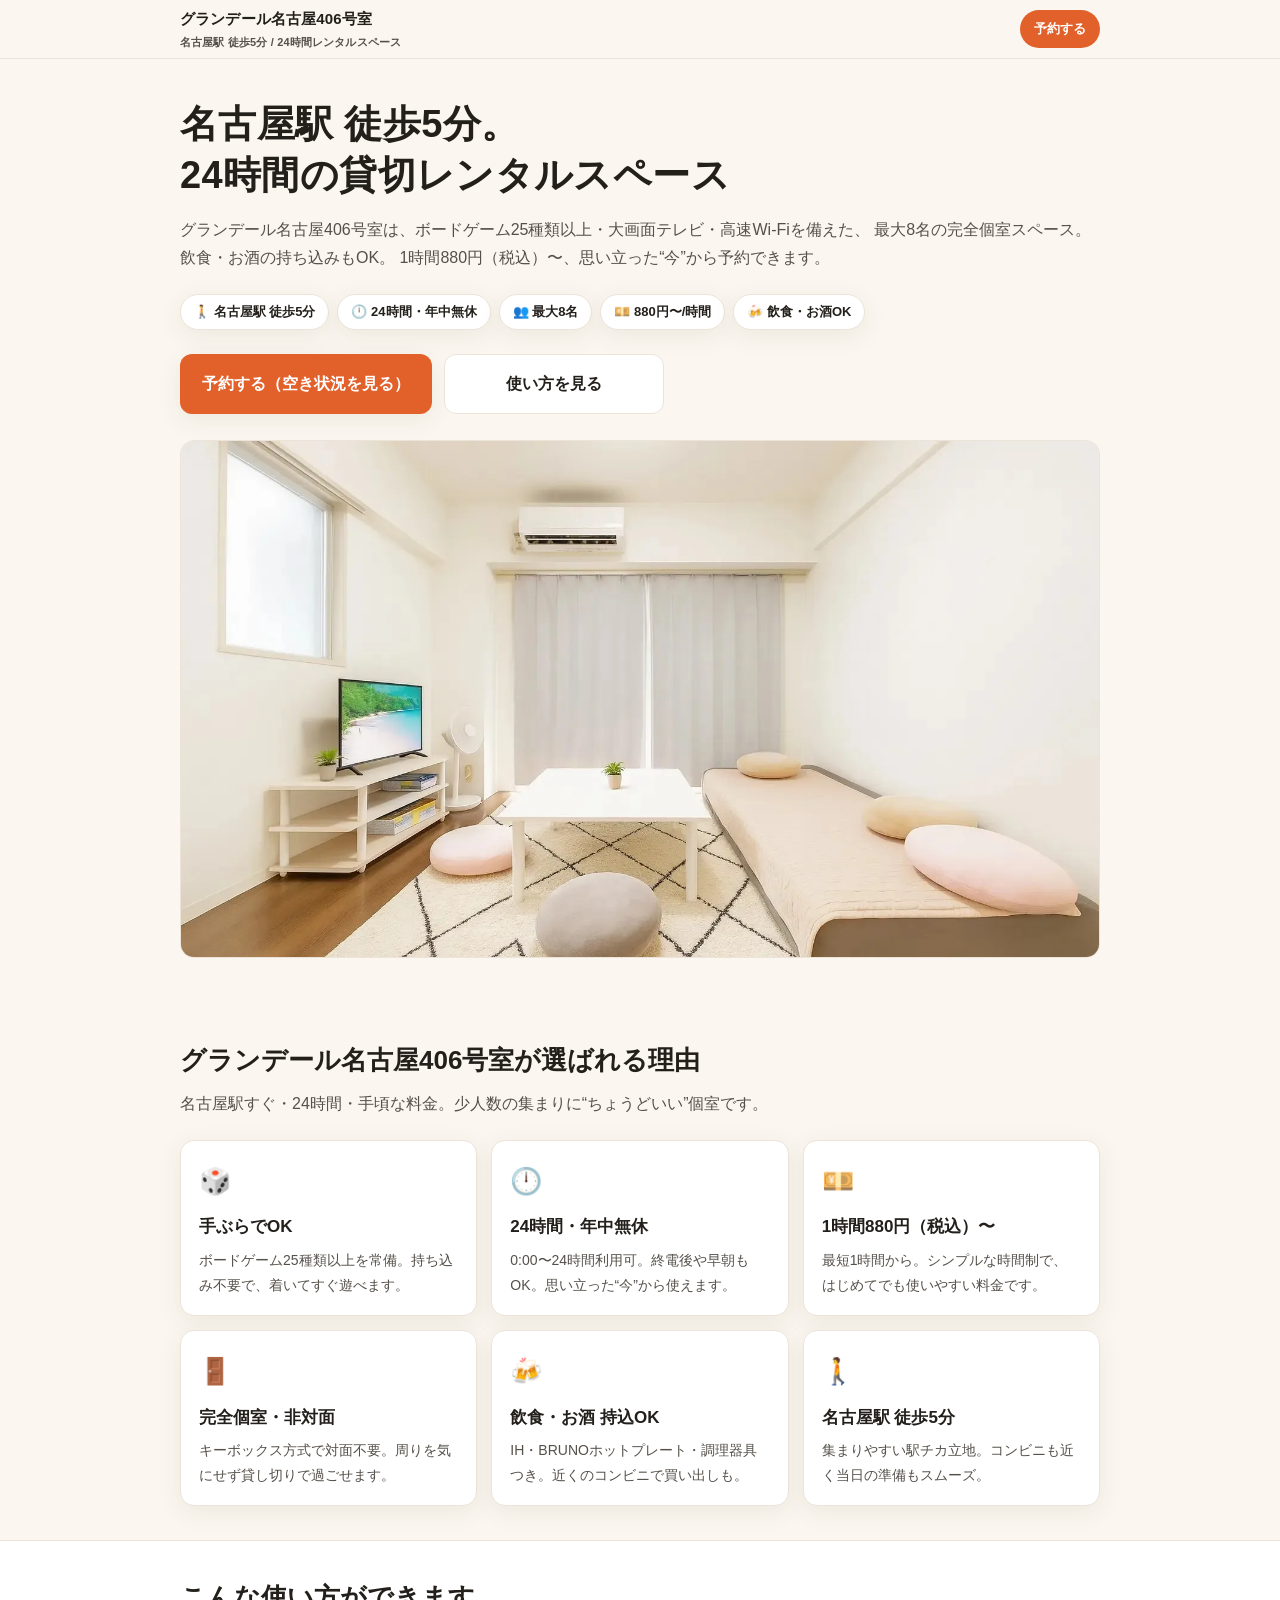
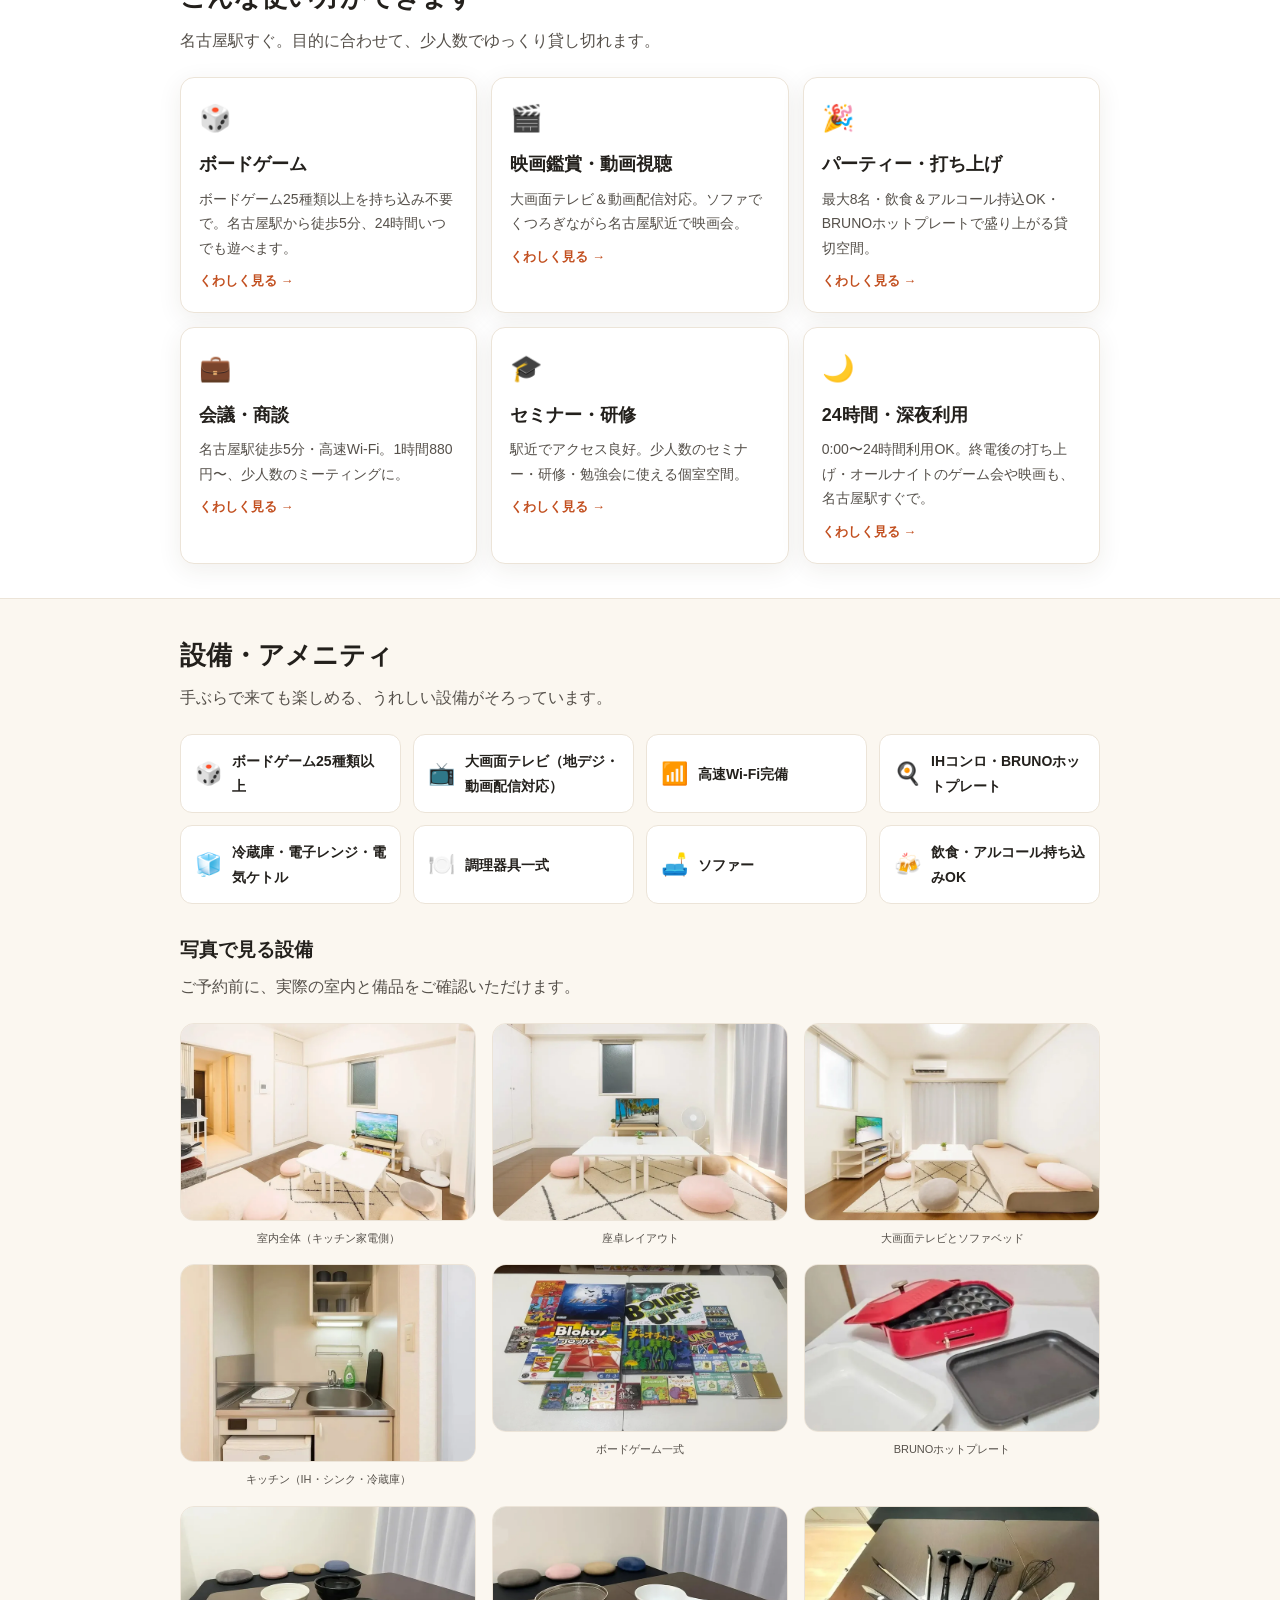
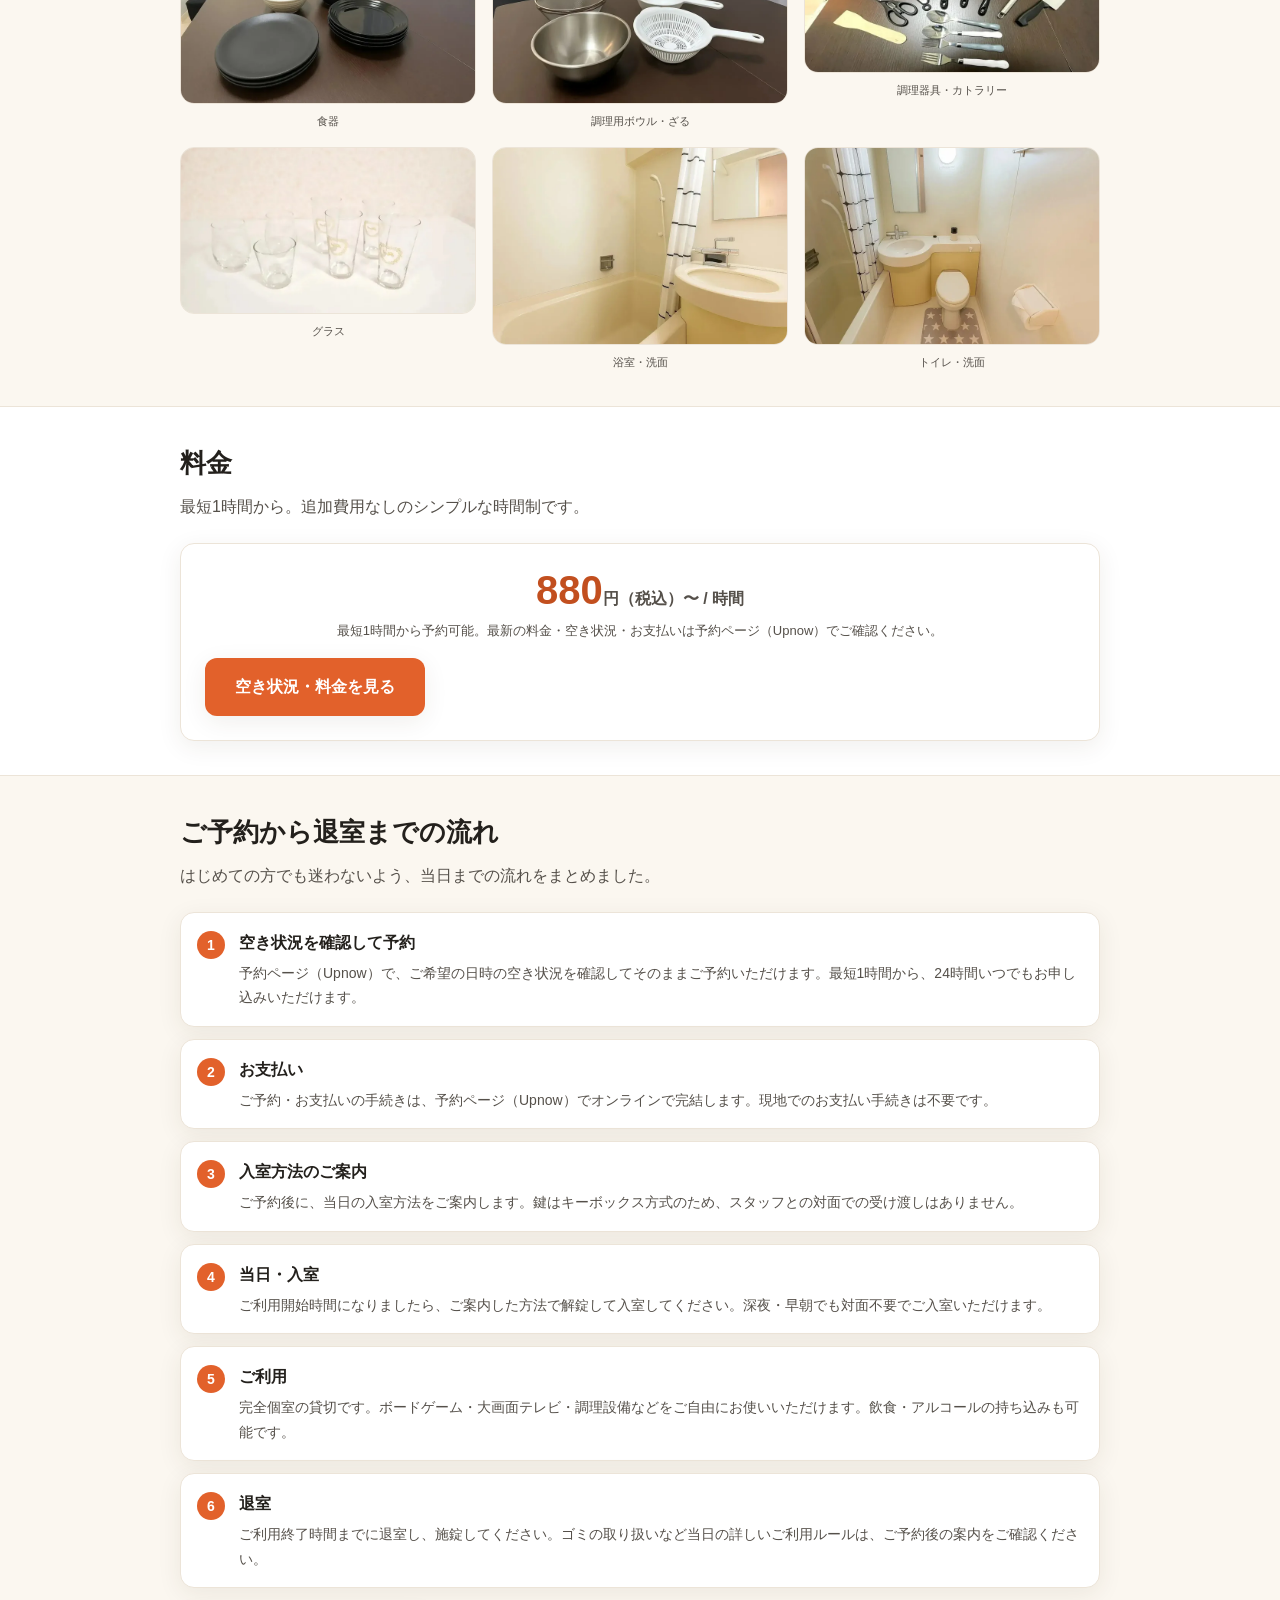
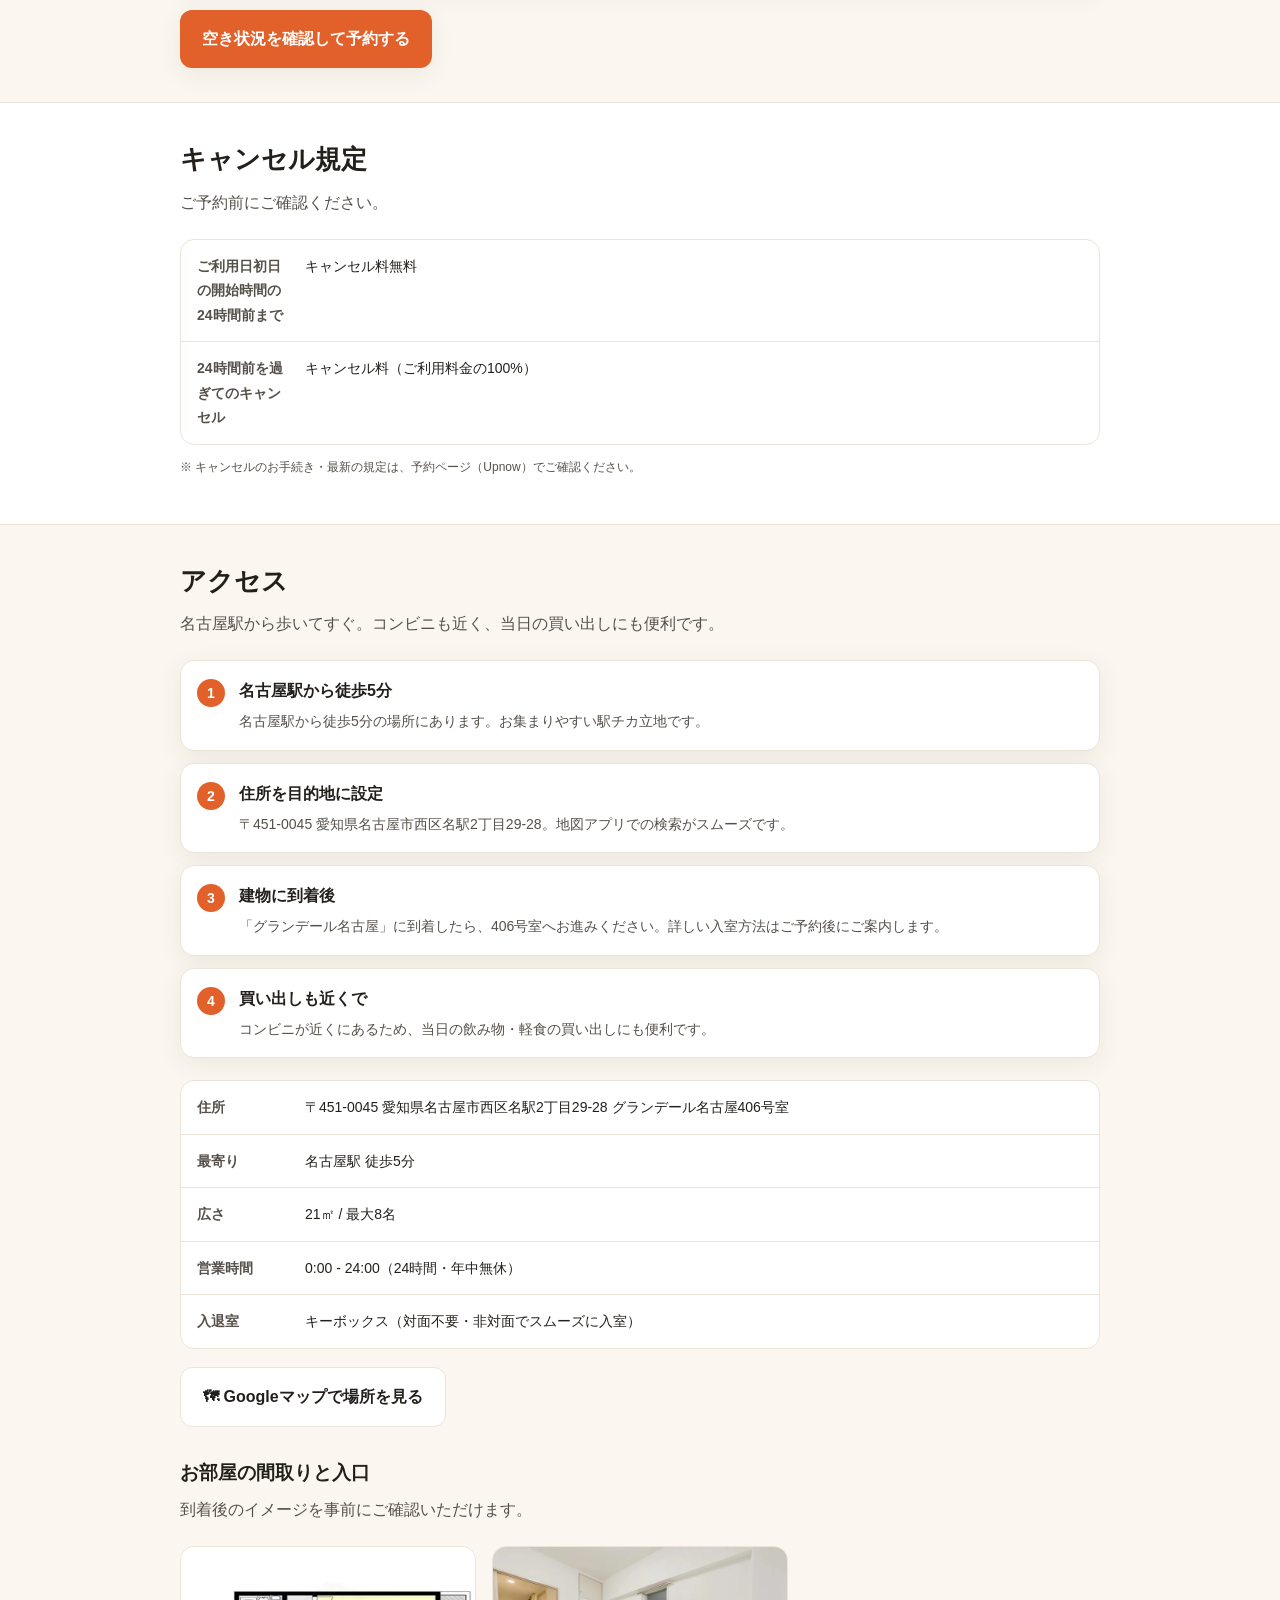
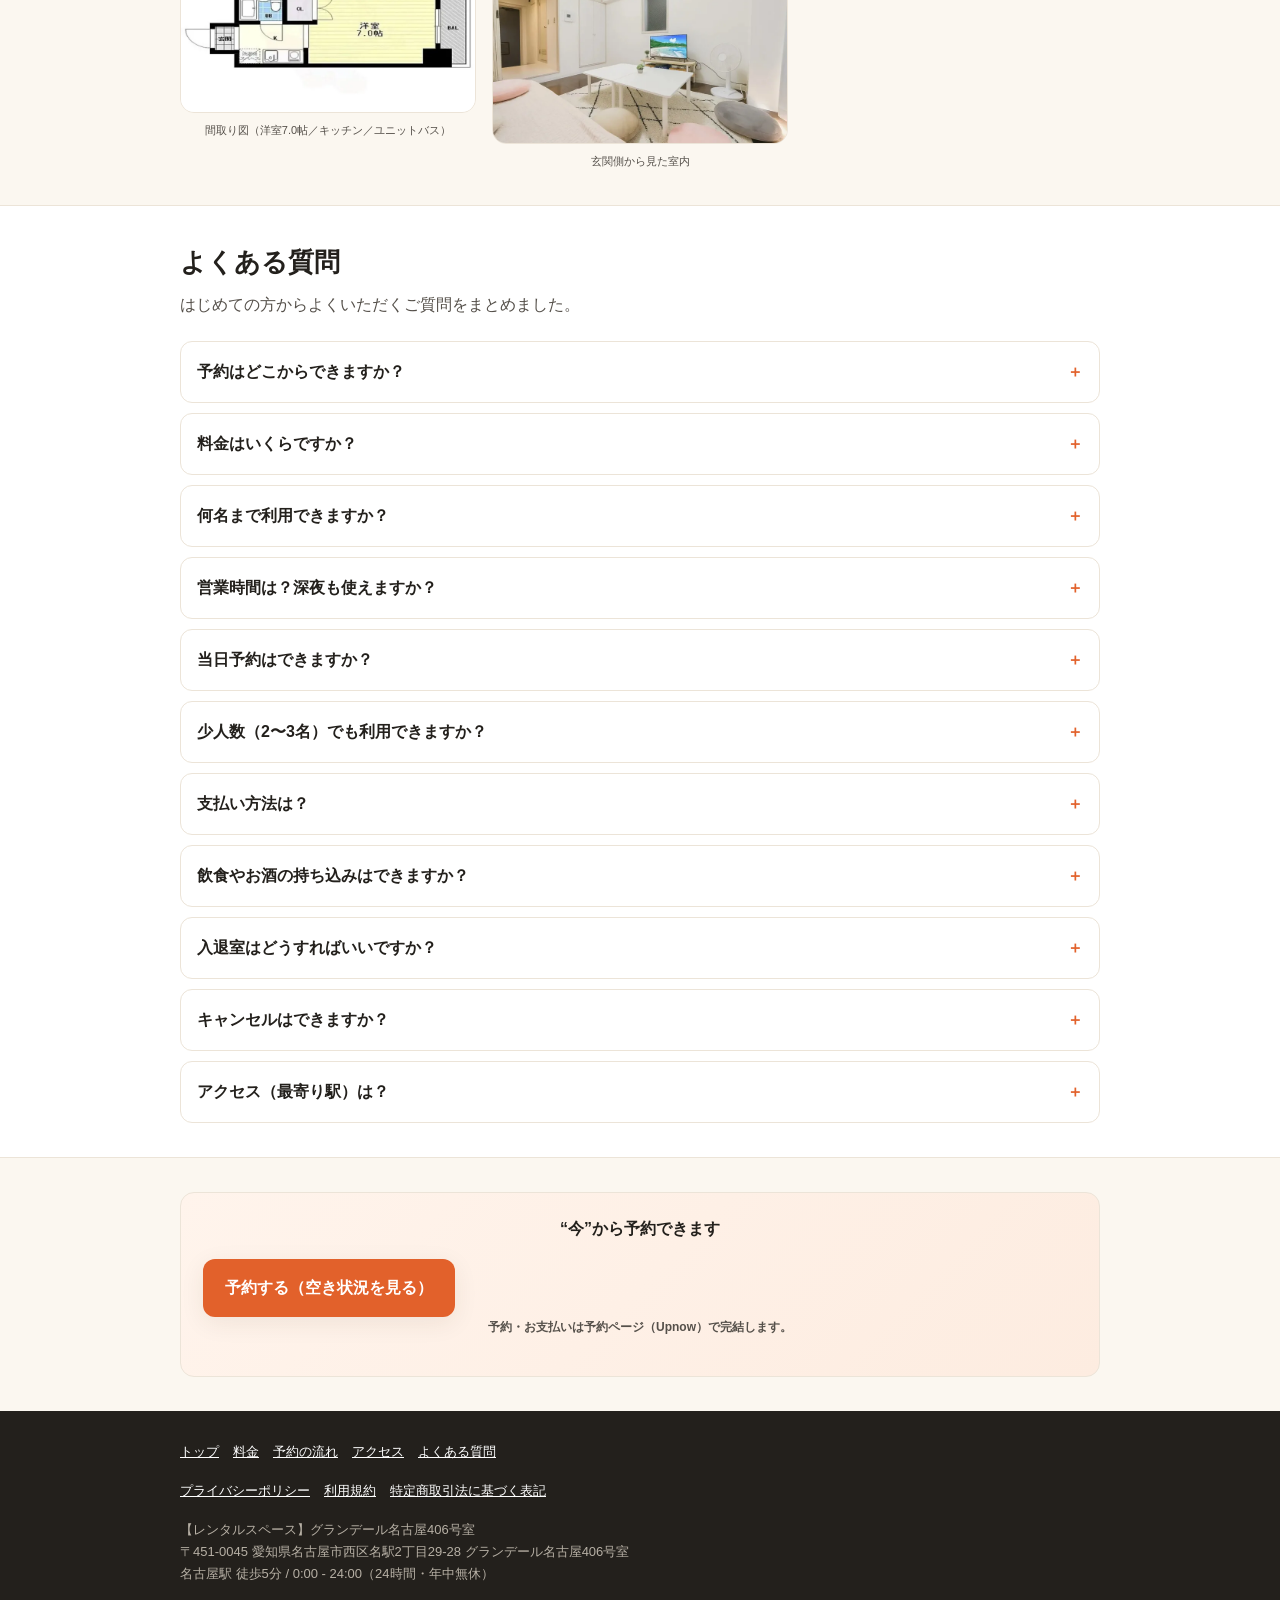
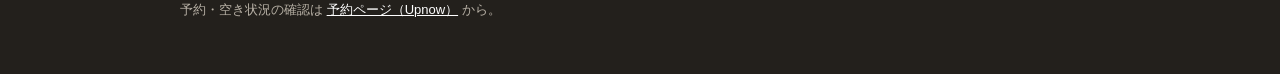
==== commit 5afe3d69: "Publish: 実写真18枚を全ページに配置（WebP最適化・OGP実写真化） from kakeru-space-os@46bdc23  Co-Authored-By: Claude Opus 4" ====
--- a/index.html
+++ b/index.html
@@ -1,4 +1,4 @@
-<!DOCTYPE html><html lang="ja"> <head><meta charset="utf-8"><meta name="viewport" content="width=device-width, initial-scale=1"><title>グランデール名古屋406号室｜名古屋駅 徒歩5分・24時間レンタルスペース</title><meta name="description" content="名古屋駅から徒歩5分、24時間利用できるレンタルスペース「グランデール名古屋406号室」。ボードゲーム25種類以上・大画面テレビ・高速Wi-Fi完備。最大8名、1時間880円（税込）〜。ボードゲーム・映画鑑賞・パーティー・会議・セミナーに。"><link rel="canonical" href="https://tianyexiangping-dot.github.io/"><!-- OGP / Twitter --><meta property="og:type" content="website"><meta property="og:site_name" content="グランデール名古屋406号室"><meta property="og:title" content="グランデール名古屋406号室｜名古屋駅 徒歩5分・24時間レンタルスペース"><meta property="og:description" content="名古屋駅から徒歩5分、24時間利用できるレンタルスペース「グランデール名古屋406号室」。ボードゲーム25種類以上・大画面テレビ・高速Wi-Fi完備。最大8名、1時間880円（税込）〜。ボードゲーム・映画鑑賞・パーティー・会議・セミナーに。"><meta property="og:url" content="https://tianyexiangping-dot.github.io/"><meta property="og:image" content="https://tianyexiangping-dot.github.io/og.png"><meta property="og:locale" content="ja_JP"><meta name="twitter:card" content="summary_large_image"><meta name="theme-color" content="#e2612b"><link rel="icon" href="/favicon.svg" type="image/svg+xml"><link rel="apple-touch-icon" href="/favicon.svg"><script type="application/ld+json">{"@context":"https://schema.org","@type":"LocalBusiness","name":"【レンタルスペース】グランデール名古屋406号室","alternateName":"グランデール名古屋406号室","description":"名古屋駅から徒歩5分、24時間利用できるレンタルスペース「グランデール名古屋406号室」。ボードゲーム25種類以上・大画面テレビ・高速Wi-Fi完備。最大8名、1時間880円（税込）〜。ボードゲーム・映画鑑賞・パーティー・会議・セミナーに。","url":"https://tianyexiangping-dot.github.io","image":"https://tianyexiangping-dot.github.io/og.png","address":{"@type":"PostalAddress","postalCode":"451-0045","addressRegion":"愛知県","addressLocality":"名古屋市西区","streetAddress":"名駅2丁目29-28 グランデール名古屋406号室","addressCountry":"JP"},"areaServed":"名古屋市","hasMap":"https://www.google.com/maps/search/?api=1&query=%E6%84%9B%E7%9F%A5%E7%9C%8C%E5%90%8D%E5%8F%A4%E5%B1%8B%E5%B8%82%E8%A5%BF%E5%8C%BA%E5%90%8D%E9%A7%852%E4%B8%81%E7%9B%AE29-28","sameAs":["https://upnow.jp/kakeru/grandeur406"],"maximumAttendeeCapacity":8,"openingHoursSpecification":{"@type":"OpeningHoursSpecification","dayOfWeek":["Monday","Tuesday","Wednesday","Thursday","Friday","Saturday","Sunday"],"opens":"00:00","closes":"23:59"},"amenityFeature":[{"@type":"LocationFeatureSpecification","name":"ボードゲーム25種類以上","value":true},{"@type":"LocationFeatureSpecification","name":"大画面テレビ（地デジ・動画配信対応）","value":true},{"@type":"LocationFeatureSpecification","name":"高速Wi-Fi完備","value":true},{"@type":"LocationFeatureSpecification","name":"IHコンロ・BRUNOホットプレート","value":true},{"@type":"LocationFeatureSpecification","name":"冷蔵庫・電子レンジ・電気ケトル","value":true},{"@type":"LocationFeatureSpecification","name":"調理器具一式","value":true},{"@type":"LocationFeatureSpecification","name":"ソファー","value":true},{"@type":"LocationFeatureSpecification","name":"飲食・アルコール持ち込みOK","value":true}],"priceRange":"¥880〜/時間","makesOffer":{"@type":"Offer","url":"https://upnow.jp/kakeru/grandeur406","availability":"https://schema.org/InStock","priceSpecification":{"@type":"UnitPriceSpecification","price":880,"priceCurrency":"JPY","unitCode":"HUR","referenceQuantity":{"@type":"QuantitativeValue","value":1,"unitCode":"HUR"}}},"potentialAction":{"@type":"ReserveAction","target":"https://upnow.jp/kakeru/grandeur406"}}</script><script type="application/ld+json">{"@context":"https://schema.org","@type":"FAQPage","mainEntity":[{"@type":"Question","name":"予約はどこからできますか？","acceptedAnswer":{"@type":"Answer","text":"予約・空き状況の確認・お支払いは、予約ページ（Upnow）からオンラインで完結します。ページ内の「予約する」ボタンからお進みください。"}},{"@type":"Question","name":"料金はいくらですか？","acceptedAnswer":{"@type":"Answer","text":"1時間 880円（税込）〜、最短1時間からご利用いただけます。最新の料金・プランは予約ページ（Upnow）でご確認ください。"}},{"@type":"Question","name":"何名まで利用できますか？","acceptedAnswer":{"@type":"Answer","text":"最大8名までご利用いただけます（広さ21㎡）。"}},{"@type":"Question","name":"営業時間は？深夜も使えますか？","acceptedAnswer":{"@type":"Answer","text":"0:00 - 24:00（24時間・年中無休）。24時間ご利用いただけるため、深夜の打ち上げや長時間の映画会にもご利用いただけます。"}},{"@type":"Question","name":"当日予約はできますか？","acceptedAnswer":{"@type":"Answer","text":"空きがあれば当日のご予約も可能です。予約・空き状況の確認・お支払いはすべて予約ページ（Upnow）でオンライン完結します。"}},{"@type":"Question","name":"少人数（2〜3名）でも利用できますか？","acceptedAnswer":{"@type":"Answer","text":"もちろん可能です。最短1時間・1時間880円（税込）〜なので、少人数でも気軽にご利用いただけます（最大8名）。"}},{"@type":"Question","name":"支払い方法は？","acceptedAnswer":{"@type":"Answer","text":"予約ページ（Upnow）でのオンライン事前決済（クレジットカード）に対応しています。"}},{"@type":"Question","name":"飲食やお酒の持ち込みはできますか？","acceptedAnswer":{"@type":"Answer","text":"飲食・アルコールの持ち込みが可能です。BRUNOホットプレートやIHコンロ、調理器具一式もご用意しています。"}},{"@type":"Question","name":"入退室はどうすればいいですか？","acceptedAnswer":{"@type":"Answer","text":"キーボックス方式のため対面での鍵の受け渡しは不要です。詳しい入室方法はご予約後にご案内します。"}},{"@type":"Question","name":"キャンセルはできますか？","acceptedAnswer":{"@type":"Answer","text":"ご利用日初日の開始時間の24時間前まで：キャンセル料無料。24時間前を過ぎてのキャンセル：キャンセル料（ご利用料金の100%）となります。"}},{"@type":"Question","name":"アクセス（最寄り駅）は？","acceptedAnswer":{"@type":"Answer","text":"名古屋駅 徒歩5分。〒451-0045 愛知県名古屋市西区名駅2丁目29-28 グランデール名古屋406号室。コンビニも近くにあります。"}}]}</script><script async src="https://www.googletagmanager.com/gtag/js?id=G-G5Q10JZ36D"></script><script>(function(){const GA_MEASUREMENT_ID = "G-G5Q10JZ36D";
+<!DOCTYPE html><html lang="ja"> <head><meta charset="utf-8"><meta name="viewport" content="width=device-width, initial-scale=1"><title>グランデール名古屋406号室｜名古屋駅 徒歩5分・24時間レンタルスペース</title><meta name="description" content="名古屋駅から徒歩5分、24時間利用できるレンタルスペース「グランデール名古屋406号室」。ボードゲーム25種類以上・大画面テレビ・高速Wi-Fi完備。最大8名、1時間880円（税込）〜。ボードゲーム・映画鑑賞・パーティー・会議・セミナーに。"><link rel="canonical" href="https://tianyexiangping-dot.github.io/"><meta name="google-site-verification" content="y3mXHFp8AO9TT19Mk0bp6EM0jD86_o9ZeBWgyn6lhTE"><!-- OGP / Twitter --><meta property="og:type" content="website"><meta property="og:site_name" content="グランデール名古屋406号室"><meta property="og:title" content="グランデール名古屋406号室｜名古屋駅 徒歩5分・24時間レンタルスペース"><meta property="og:description" content="名古屋駅から徒歩5分、24時間利用できるレンタルスペース「グランデール名古屋406号室」。ボードゲーム25種類以上・大画面テレビ・高速Wi-Fi完備。最大8名、1時間880円（税込）〜。ボードゲーム・映画鑑賞・パーティー・会議・セミナーに。"><meta property="og:url" content="https://tianyexiangping-dot.github.io/"><meta property="og:image" content="https://tianyexiangping-dot.github.io/og.png"><meta property="og:locale" content="ja_JP"><meta name="twitter:card" content="summary_large_image"><meta name="theme-color" content="#e2612b"><link rel="icon" href="/favicon.svg" type="image/svg+xml"><link rel="apple-touch-icon" href="/favicon.svg"><script type="application/ld+json">{"@context":"https://schema.org","@type":"LocalBusiness","name":"【レンタルスペース】グランデール名古屋406号室","alternateName":"グランデール名古屋406号室","description":"名古屋駅から徒歩5分、24時間利用できるレンタルスペース「グランデール名古屋406号室」。ボードゲーム25種類以上・大画面テレビ・高速Wi-Fi完備。最大8名、1時間880円（税込）〜。ボードゲーム・映画鑑賞・パーティー・会議・セミナーに。","url":"https://tianyexiangping-dot.github.io","image":"https://tianyexiangping-dot.github.io/og.png","address":{"@type":"PostalAddress","postalCode":"451-0045","addressRegion":"愛知県","addressLocality":"名古屋市西区","streetAddress":"名駅2丁目29-28 グランデール名古屋406号室","addressCountry":"JP"},"areaServed":"名古屋市","hasMap":"https://www.google.com/maps/search/?api=1&query=%E6%84%9B%E7%9F%A5%E7%9C%8C%E5%90%8D%E5%8F%A4%E5%B1%8B%E5%B8%82%E8%A5%BF%E5%8C%BA%E5%90%8D%E9%A7%852%E4%B8%81%E7%9B%AE29-28","sameAs":["https://upnow.jp/kakeru/grandeur406"],"maximumAttendeeCapacity":8,"openingHoursSpecification":{"@type":"OpeningHoursSpecification","dayOfWeek":["Monday","Tuesday","Wednesday","Thursday","Friday","Saturday","Sunday"],"opens":"00:00","closes":"23:59"},"amenityFeature":[{"@type":"LocationFeatureSpecification","name":"ボードゲーム25種類以上","value":true},{"@type":"LocationFeatureSpecification","name":"大画面テレビ（地デジ・動画配信対応）","value":true},{"@type":"LocationFeatureSpecification","name":"高速Wi-Fi完備","value":true},{"@type":"LocationFeatureSpecification","name":"IHコンロ・BRUNOホットプレート","value":true},{"@type":"LocationFeatureSpecification","name":"冷蔵庫・電子レンジ・電気ケトル","value":true},{"@type":"LocationFeatureSpecification","name":"調理器具一式","value":true},{"@type":"LocationFeatureSpecification","name":"ソファー","value":true},{"@type":"LocationFeatureSpecification","name":"飲食・アルコール持ち込みOK","value":true}],"priceRange":"¥880〜/時間","makesOffer":{"@type":"Offer","url":"https://upnow.jp/kakeru/grandeur406","availability":"https://schema.org/InStock","priceSpecification":{"@type":"UnitPriceSpecification","price":880,"priceCurrency":"JPY","unitCode":"HUR","referenceQuantity":{"@type":"QuantitativeValue","value":1,"unitCode":"HUR"}}},"potentialAction":{"@type":"ReserveAction","target":"https://upnow.jp/kakeru/grandeur406"}}</script><script type="application/ld+json">{"@context":"https://schema.org","@type":"FAQPage","mainEntity":[{"@type":"Question","name":"予約はどこからできますか？","acceptedAnswer":{"@type":"Answer","text":"予約・空き状況の確認・お支払いは、予約ページ（Upnow）からオンラインで完結します。ページ内の「予約する」ボタンからお進みください。"}},{"@type":"Question","name":"料金はいくらですか？","acceptedAnswer":{"@type":"Answer","text":"1時間 880円（税込）〜、最短1時間からご利用いただけます。最新の料金・プランは予約ページ（Upnow）でご確認ください。"}},{"@type":"Question","name":"何名まで利用できますか？","acceptedAnswer":{"@type":"Answer","text":"最大8名までご利用いただけます（広さ21㎡）。"}},{"@type":"Question","name":"営業時間は？深夜も使えますか？","acceptedAnswer":{"@type":"Answer","text":"0:00 - 24:00（24時間・年中無休）。24時間ご利用いただけるため、深夜の打ち上げや長時間の映画会にもご利用いただけます。"}},{"@type":"Question","name":"当日予約はできますか？","acceptedAnswer":{"@type":"Answer","text":"空きがあれば当日のご予約も可能です。予約・空き状況の確認・お支払いはすべて予約ページ（Upnow）でオンライン完結します。"}},{"@type":"Question","name":"少人数（2〜3名）でも利用できますか？","acceptedAnswer":{"@type":"Answer","text":"もちろん可能です。最短1時間・1時間880円（税込）〜なので、少人数でも気軽にご利用いただけます（最大8名）。"}},{"@type":"Question","name":"支払い方法は？","acceptedAnswer":{"@type":"Answer","text":"予約ページ（Upnow）でのオンライン事前決済（クレジットカード）に対応しています。"}},{"@type":"Question","name":"飲食やお酒の持ち込みはできますか？","acceptedAnswer":{"@type":"Answer","text":"飲食・アルコールの持ち込みが可能です。BRUNOホットプレートやIHコンロ、調理器具一式もご用意しています。"}},{"@type":"Question","name":"入退室はどうすればいいですか？","acceptedAnswer":{"@type":"Answer","text":"キーボックス方式のため対面での鍵の受け渡しは不要です。詳しい入室方法はご予約後にご案内します。"}},{"@type":"Question","name":"キャンセルはできますか？","acceptedAnswer":{"@type":"Answer","text":"ご利用日初日の開始時間の24時間前まで：キャンセル料無料。24時間前を過ぎてのキャンセル：キャンセル料（ご利用料金の100%）となります。"}},{"@type":"Question","name":"アクセス（最寄り駅）は？","acceptedAnswer":{"@type":"Answer","text":"名古屋駅 徒歩5分。〒451-0045 愛知県名古屋市西区名駅2丁目29-28 グランデール名古屋406号室。コンビニも近くにあります。"}}]}</script><script async src="https://www.googletagmanager.com/gtag/js?id=G-G5Q10JZ36D"></script><script>(function(){const GA_MEASUREMENT_ID = "G-G5Q10JZ36D";
 
         // NOTE: define:vars はスクリプトをブロックスコープで包むため、
         // `function gtag(){}` ではグローバル(window.gtag)にならない。
@@ -39,16 +39,16 @@
         });
       }, { passive: true });
     })();
-  })();</script><link rel="stylesheet" href="/_astro/legal.bCXQ33c_.css"></head> <body> <header class="site-header"> <div class="container bar"> <a class="brand" href="/">グランデール名古屋406号室<small>名古屋駅 徒歩5分 / 24時間レンタルスペース</small></a> <a class="header-cta" href="https://upnow.jp/kakeru/grandeur406" target="_blank" rel="noopener" data-cta="upnow" data-cta-loc="header">予約する</a> </div> </header> <main>   <section class="hero"> <div class="container"> <h1>名古屋駅 徒歩5分。<br>24時間の貸切レンタルスペース</h1> <p class="sub"> グランデール名古屋406号室は、ボードゲーム25種類以上・大画面テレビ・高速Wi-Fiを備えた、
+  })();</script><link rel="stylesheet" href="/_astro/legal.QmXPQ1Qb.css"></head> <body> <header class="site-header"> <div class="container bar"> <a class="brand" href="/">グランデール名古屋406号室<small>名古屋駅 徒歩5分 / 24時間レンタルスペース</small></a> <a class="header-cta" href="https://upnow.jp/kakeru/grandeur406" target="_blank" rel="noopener" data-cta="upnow" data-cta-loc="header">予約する</a> </div> </header> <main>   <section class="hero"> <div class="container"> <h1>名古屋駅 徒歩5分。<br>24時間の貸切レンタルスペース</h1> <p class="sub"> グランデール名古屋406号室は、ボードゲーム25種類以上・大画面テレビ・高速Wi-Fiを備えた、
         最大8名の完全個室スペース。飲食・お酒の持ち込みもOK。
         1時間880円（税込）〜、思い立った“今”から予約できます。
-</p> <ul class="badges"> <li class="badge">🚶 名古屋駅 徒歩5分</li> <li class="badge">🕛 24時間・年中無休</li> <li class="badge">👥 最大8名</li> <li class="badge">💴 880円〜/時間</li> <li class="badge">🍻 飲食・お酒OK</li> </ul> <div class="cta-row"> <a class="btn btn-primary" href="https://upnow.jp/kakeru/grandeur406" target="_blank" rel="noopener" data-cta="upnow" data-cta-loc="hero">予約する（空き状況を見る）</a> <a class="btn btn-ghost" href="#usecases">使い方を見る</a> </div> <div style="margin-top:26px;">  </div> </div> </section>  <section id="reasons"> <div class="container"> <h2>グランデール名古屋406号室が選ばれる理由</h2> <p class="lead">名古屋駅すぐ・24時間・手頃な料金。少人数の集まりに“ちょうどいい”個室です。</p> <div class="vprops"> <div class="vprop"> <div class="emoji">🎲</div> <h3>手ぶらでOK</h3> <p>ボードゲーム25種類以上を常備。持ち込み不要で、着いてすぐ遊べます。</p> </div><div class="vprop"> <div class="emoji">🕛</div> <h3>24時間・年中無休</h3> <p>0:00〜24時間利用可。終電後や早朝もOK。思い立った“今”から使えます。</p> </div><div class="vprop"> <div class="emoji">💴</div> <h3>1時間880円（税込）〜</h3> <p>最短1時間から。シンプルな時間制で、はじめてでも使いやすい料金です。</p> </div><div class="vprop"> <div class="emoji">🚪</div> <h3>完全個室・非対面</h3> <p>キーボックス方式で対面不要。周りを気にせず貸し切りで過ごせます。</p> </div><div class="vprop"> <div class="emoji">🍻</div> <h3>飲食・お酒 持込OK</h3> <p>IH・BRUNOホットプレート・調理器具つき。近くのコンビニで買い出しも。</p> </div><div class="vprop"> <div class="emoji">🚶</div> <h3>名古屋駅 徒歩5分</h3> <p>集まりやすい駅チカ立地。コンビニも近く当日の準備もスムーズ。</p> </div> </div> </div> </section>  <section id="usecases" class="section-alt"> <div class="container"> <h2>こんな使い方ができます</h2> <p class="lead">名古屋駅すぐ。目的に合わせて、少人数でゆっくり貸し切れます。</p> <div class="usecases"> <a class="usecase" href="/use/boardgame/"> <div class="emoji">🎲</div> <h3>ボードゲーム</h3> <p>ボードゲーム25種類以上を持ち込み不要で。名古屋駅から徒歩5分、24時間いつでも遊べます。</p> <span class="more">くわしく見る →</span> </a><a class="usecase" href="/use/movie/"> <div class="emoji">🎬</div> <h3>映画鑑賞・動画視聴</h3> <p>大画面テレビ＆動画配信対応。ソファでくつろぎながら名古屋駅近で映画会。</p> <span class="more">くわしく見る →</span> </a><a class="usecase" href="/use/party/"> <div class="emoji">🎉</div> <h3>パーティー・打ち上げ</h3> <p>最大8名・飲食＆アルコール持込OK・BRUNOホットプレートで盛り上がる貸切空間。</p> <span class="more">くわしく見る →</span> </a><a class="usecase" href="/use/meeting/"> <div class="emoji">💼</div> <h3>会議・商談</h3> <p>名古屋駅徒歩5分・高速Wi-Fi。1時間880円〜、少人数のミーティングに。</p> <span class="more">くわしく見る →</span> </a><a class="usecase" href="/use/seminar/"> <div class="emoji">🎓</div> <h3>セミナー・研修</h3> <p>駅近でアクセス良好。少人数のセミナー・研修・勉強会に使える個室空間。</p> <span class="more">くわしく見る →</span> </a><a class="usecase" href="/use/night/"> <div class="emoji">🌙</div> <h3>24時間・深夜利用</h3> <p>0:00〜24時間利用OK。終電後の打ち上げ・オールナイトのゲーム会や映画も、名古屋駅すぐで。</p> <span class="more">くわしく見る →</span> </a> </div> </div> </section>  <section id="facilities"> <div class="container"> <h2>設備・アメニティ</h2> <p class="lead">手ぶらで来ても楽しめる、うれしい設備がそろっています。</p> <ul class="facilities"> <li><span class="fi">🎲</span>ボードゲーム25種類以上</li><li><span class="fi">📺</span>大画面テレビ（地デジ・動画配信対応）</li><li><span class="fi">📶</span>高速Wi-Fi完備</li><li><span class="fi">🍳</span>IHコンロ・BRUNOホットプレート</li><li><span class="fi">🧊</span>冷蔵庫・電子レンジ・電気ケトル</li><li><span class="fi">🍽️</span>調理器具一式</li><li><span class="fi">🛋️</span>ソファー</li><li><span class="fi">🍻</span>飲食・アルコール持ち込みOK</li> </ul> </div> </section>  <section id="price" class="section-alt"> <div class="container"> <h2>料金</h2> <p class="lead">最短1時間から。追加費用なしのシンプルな時間制です。</p> <div class="price-card"> <div class="big">880<small>円（税込）〜 / 時間</small></div> <p class="note">
+</p> <ul class="badges"> <li class="badge">🚶 名古屋駅 徒歩5分</li> <li class="badge">🕛 24時間・年中無休</li> <li class="badge">👥 最大8名</li> <li class="badge">💴 880円〜/時間</li> <li class="badge">🍻 飲食・お酒OK</li> </ul> <div class="cta-row"> <a class="btn btn-primary" href="https://upnow.jp/kakeru/grandeur406" target="_blank" rel="noopener" data-cta="upnow" data-cta-loc="hero">予約する（空き状況を見る）</a> <a class="btn btn-ghost" href="#usecases">使い方を見る</a> </div> <div style="margin-top:26px;"> <figure class="photo"> <picture> <source type="image/webp" srcset="/photos/room-wide-768.webp 768w, /photos/room-wide-1535.webp 1535w" sizes="(min-width: 720px) 900px, 100vw"> <img src="/photos/room-wide-1535.jpg" alt="グランデール名古屋406号室の室内全景。大画面テレビ、ローテーブル、ソファベッドを備えた明るい貸切スペース" width="1535" height="863" loading="eager" decoding="sync" fetchpriority="high"> </picture>  </figure> </div> </div> </section>  <section id="reasons"> <div class="container"> <h2>グランデール名古屋406号室が選ばれる理由</h2> <p class="lead">名古屋駅すぐ・24時間・手頃な料金。少人数の集まりに“ちょうどいい”個室です。</p> <div class="vprops"> <div class="vprop"> <div class="emoji">🎲</div> <h3>手ぶらでOK</h3> <p>ボードゲーム25種類以上を常備。持ち込み不要で、着いてすぐ遊べます。</p> </div><div class="vprop"> <div class="emoji">🕛</div> <h3>24時間・年中無休</h3> <p>0:00〜24時間利用可。終電後や早朝もOK。思い立った“今”から使えます。</p> </div><div class="vprop"> <div class="emoji">💴</div> <h3>1時間880円（税込）〜</h3> <p>最短1時間から。シンプルな時間制で、はじめてでも使いやすい料金です。</p> </div><div class="vprop"> <div class="emoji">🚪</div> <h3>完全個室・非対面</h3> <p>キーボックス方式で対面不要。周りを気にせず貸し切りで過ごせます。</p> </div><div class="vprop"> <div class="emoji">🍻</div> <h3>飲食・お酒 持込OK</h3> <p>IH・BRUNOホットプレート・調理器具つき。近くのコンビニで買い出しも。</p> </div><div class="vprop"> <div class="emoji">🚶</div> <h3>名古屋駅 徒歩5分</h3> <p>集まりやすい駅チカ立地。コンビニも近く当日の準備もスムーズ。</p> </div> </div> </div> </section>  <section id="usecases" class="section-alt"> <div class="container"> <h2>こんな使い方ができます</h2> <p class="lead">名古屋駅すぐ。目的に合わせて、少人数でゆっくり貸し切れます。</p> <div class="usecases"> <a class="usecase" href="/use/boardgame/"> <div class="emoji">🎲</div> <h3>ボードゲーム</h3> <p>ボードゲーム25種類以上を持ち込み不要で。名古屋駅から徒歩5分、24時間いつでも遊べます。</p> <span class="more">くわしく見る →</span> </a><a class="usecase" href="/use/movie/"> <div class="emoji">🎬</div> <h3>映画鑑賞・動画視聴</h3> <p>大画面テレビ＆動画配信対応。ソファでくつろぎながら名古屋駅近で映画会。</p> <span class="more">くわしく見る →</span> </a><a class="usecase" href="/use/party/"> <div class="emoji">🎉</div> <h3>パーティー・打ち上げ</h3> <p>最大8名・飲食＆アルコール持込OK・BRUNOホットプレートで盛り上がる貸切空間。</p> <span class="more">くわしく見る →</span> </a><a class="usecase" href="/use/meeting/"> <div class="emoji">💼</div> <h3>会議・商談</h3> <p>名古屋駅徒歩5分・高速Wi-Fi。1時間880円〜、少人数のミーティングに。</p> <span class="more">くわしく見る →</span> </a><a class="usecase" href="/use/seminar/"> <div class="emoji">🎓</div> <h3>セミナー・研修</h3> <p>駅近でアクセス良好。少人数のセミナー・研修・勉強会に使える個室空間。</p> <span class="more">くわしく見る →</span> </a><a class="usecase" href="/use/night/"> <div class="emoji">🌙</div> <h3>24時間・深夜利用</h3> <p>0:00〜24時間利用OK。終電後の打ち上げ・オールナイトのゲーム会や映画も、名古屋駅すぐで。</p> <span class="more">くわしく見る →</span> </a> </div> </div> </section>  <section id="facilities"> <div class="container"> <h2>設備・アメニティ</h2> <p class="lead">手ぶらで来ても楽しめる、うれしい設備がそろっています。</p> <ul class="facilities"> <li><span class="fi">🎲</span>ボードゲーム25種類以上</li><li><span class="fi">📺</span>大画面テレビ（地デジ・動画配信対応）</li><li><span class="fi">📶</span>高速Wi-Fi完備</li><li><span class="fi">🍳</span>IHコンロ・BRUNOホットプレート</li><li><span class="fi">🧊</span>冷蔵庫・電子レンジ・電気ケトル</li><li><span class="fi">🍽️</span>調理器具一式</li><li><span class="fi">🛋️</span>ソファー</li><li><span class="fi">🍻</span>飲食・アルコール持ち込みOK</li> </ul> <h3 style="margin:30px 0 0;">写真で見る設備</h3> <p class="lead" style="margin-top:6px;">ご予約前に、実際の室内と備品をご確認いただけます。</p> <div class="gallery"> <figure class="photo"> <picture> <source type="image/webp" srcset="/photos/room-overview-768.webp 768w, /photos/room-overview-1536.webp 1536w" sizes="(min-width: 720px) 340px, 50vw"> <img src="/photos/room-overview-1536.jpg" alt="キッチン家電棚まで見渡せるグランデール名古屋406号室の広角写真" width="1536" height="1024" loading="lazy" decoding="async" fetchpriority="auto"> </picture> <figcaption>室内全体（キッチン家電側）</figcaption> </figure> <figure class="photo"> <picture> <source type="image/webp" srcset="/photos/room-front-768.webp 768w, /photos/room-front-1536.webp 1536w" sizes="(min-width: 720px) 340px, 50vw"> <img src="/photos/room-front-1536.jpg" alt="座卓を中央に配置したグランデール名古屋406号室。正面に大画面テレビ" width="1536" height="1024" loading="lazy" decoding="async" fetchpriority="auto"> </picture> <figcaption>座卓レイアウト</figcaption> </figure> <figure class="photo"> <picture> <source type="image/webp" srcset="/photos/room-tv-daybed-768.webp 768w, /photos/room-tv-daybed-1536.webp 1536w" sizes="(min-width: 720px) 340px, 50vw"> <img src="/photos/room-tv-daybed-1536.jpg" alt="大画面テレビとソファベッドが並ぶグランデール名古屋406号室の室内" width="1536" height="1024" loading="lazy" decoding="async" fetchpriority="auto"> </picture> <figcaption>大画面テレビとソファベッド</figcaption> </figure> <figure class="photo"> <picture> <source type="image/webp" srcset="/photos/kitchen-768.webp 768w, /photos/kitchen-1536.webp 1536w" sizes="(min-width: 720px) 340px, 50vw"> <img src="/photos/kitchen-1536.jpg" alt="IHコンロ・シンク・冷蔵庫・食器棚を備えたグランデール名古屋406号室のキッチン" width="1536" height="1024" loading="lazy" decoding="async" fetchpriority="auto"> </picture> <figcaption>キッチン（IH・シンク・冷蔵庫）</figcaption> </figure> <figure class="photo"> <picture> <source type="image/webp" srcset="/photos/boardgames-all-768.webp 768w, /photos/boardgames-all-1280.webp 1280w" sizes="(min-width: 720px) 340px, 50vw"> <img src="/photos/boardgames-all-1280.jpg" alt="グランデール名古屋406号室に常備されたボードゲーム一式。ブロックス、ガイスター、人狼、UNOなど" width="1280" height="720" loading="lazy" decoding="async" fetchpriority="auto"> </picture> <figcaption>ボードゲーム一式</figcaption> </figure> <figure class="photo"> <picture> <source type="image/webp" srcset="/photos/bruno-768.webp 768w, /photos/bruno-1280.webp 1280w" sizes="(min-width: 720px) 340px, 50vw"> <img src="/photos/bruno-1280.jpg" alt="グランデール名古屋406号室に備え付けのBRUNOホットプレートとたこ焼きプレート" width="1280" height="720" loading="lazy" decoding="async" fetchpriority="auto"> </picture> <figcaption>BRUNOホットプレート</figcaption> </figure> <figure class="photo"> <picture> <source type="image/webp" srcset="/photos/tableware-768.webp 768w, /photos/tableware-1536.webp 1536w" sizes="(min-width: 720px) 340px, 50vw"> <img src="/photos/tableware-1536.jpg" alt="備え付けの食器。皿、茶碗、ボウル" width="1536" height="1024" loading="lazy" decoding="async" fetchpriority="auto"> </picture> <figcaption>食器</figcaption> </figure> <figure class="photo"> <picture> <source type="image/webp" srcset="/photos/cookware-768.webp 768w, /photos/cookware-1536.webp 1536w" sizes="(min-width: 720px) 340px, 50vw"> <img src="/photos/cookware-1536.jpg" alt="備え付けのボウル、ざる、水切り" width="1536" height="1024" loading="lazy" decoding="async" fetchpriority="auto"> </picture> <figcaption>調理用ボウル・ざる</figcaption> </figure> <figure class="photo"> <picture> <source type="image/webp" srcset="/photos/utensils-768.webp 768w, /photos/utensils-1280.webp 1280w" sizes="(min-width: 720px) 340px, 50vw"> <img src="/photos/utensils-1280.jpg" alt="備え付けの調理器具一式。包丁、トング、お玉、泡立て器、カトラリー" width="1280" height="720" loading="lazy" decoding="async" fetchpriority="auto"> </picture> <figcaption>調理器具・カトラリー</figcaption> </figure> <figure class="photo"> <picture> <source type="image/webp" srcset="/photos/glasses-768.webp 768w, /photos/glasses-1280.webp 1280w" sizes="(min-width: 720px) 340px, 50vw"> <img src="/photos/glasses-1280.jpg" alt="備え付けのグラス一式" width="1280" height="720" loading="lazy" decoding="async" fetchpriority="auto"> </picture> <figcaption>グラス</figcaption> </figure> <figure class="photo"> <picture> <source type="image/webp" srcset="/photos/bath-768.webp 768w, /photos/bath-1536.webp 1536w" sizes="(min-width: 720px) 340px, 50vw"> <img src="/photos/bath-1536.jpg" alt="グランデール名古屋406号室の浴室と洗面台" width="1536" height="1024" loading="lazy" decoding="async" fetchpriority="auto"> </picture> <figcaption>浴室・洗面</figcaption> </figure> <figure class="photo"> <picture> <source type="image/webp" srcset="/photos/washroom-768.webp 768w, /photos/washroom-1536.webp 1536w" sizes="(min-width: 720px) 340px, 50vw"> <img src="/photos/washroom-1536.jpg" alt="グランデール名古屋406号室のトイレ・洗面・浴室" width="1536" height="1024" loading="lazy" decoding="async" fetchpriority="auto"> </picture> <figcaption>トイレ・洗面</figcaption> </figure> </div> </div> </section>  <section id="price" class="section-alt"> <div class="container"> <h2>料金</h2> <p class="lead">最短1時間から。追加費用なしのシンプルな時間制です。</p> <div class="price-card"> <div class="big">880<small>円（税込）〜 / 時間</small></div> <p class="note">
 最短1時間から予約可能。最新の料金・空き状況・お支払いは予約ページ（Upnow）でご確認ください。
 </p> <div class="cta-row" style="margin-top:16px;"> <a class="btn btn-primary" href="https://upnow.jp/kakeru/grandeur406" target="_blank" rel="noopener" data-cta="upnow" data-cta-loc="price">空き状況・料金を見る</a> </div> </div> </div> </section>  <section id="flow"> <div class="container"> <h2>ご予約から退室までの流れ</h2> <p class="lead">はじめての方でも迷わないよう、当日までの流れをまとめました。</p> <ol class="steps"> <li> <span class="step-n">1</span> <div> <h3>空き状況を確認して予約</h3> <p>予約ページ（Upnow）で、ご希望の日時の空き状況を確認してそのままご予約いただけます。最短1時間から、24時間いつでもお申し込みいただけます。</p> </div> </li><li> <span class="step-n">2</span> <div> <h3>お支払い</h3> <p>ご予約・お支払いの手続きは、予約ページ（Upnow）でオンラインで完結します。現地でのお支払い手続きは不要です。</p> </div> </li><li> <span class="step-n">3</span> <div> <h3>入室方法のご案内</h3> <p>ご予約後に、当日の入室方法をご案内します。鍵はキーボックス方式のため、スタッフとの対面での受け渡しはありません。</p> </div> </li><li> <span class="step-n">4</span> <div> <h3>当日・入室</h3> <p>ご利用開始時間になりましたら、ご案内した方法で解錠して入室してください。深夜・早朝でも対面不要でご入室いただけます。</p> </div> </li><li> <span class="step-n">5</span> <div> <h3>ご利用</h3> <p>完全個室の貸切です。ボードゲーム・大画面テレビ・調理設備などをご自由にお使いいただけます。飲食・アルコールの持ち込みも可能です。</p> </div> </li><li> <span class="step-n">6</span> <div> <h3>退室</h3> <p>ご利用終了時間までに退室し、施錠してください。ゴミの取り扱いなど当日の詳しいご利用ルールは、ご予約後の案内をご確認ください。</p> </div> </li> </ol> <div class="cta-row" style="margin-top:22px;"> <a class="btn btn-primary" href="https://upnow.jp/kakeru/grandeur406" target="_blank" rel="noopener" data-cta="upnow" data-cta-loc="flow">空き状況を確認して予約する</a> </div> </div> </section>  <section id="cancellation" class="section-alt"> <div class="container"> <h2>キャンセル規定</h2> <p class="lead">ご予約前にご確認ください。</p> <ul class="info-list"> <li><span class="k">ご利用日初日の開始時間の24時間前まで</span><span>キャンセル料無料</span></li><li><span class="k">24時間前を過ぎてのキャンセル</span><span>キャンセル料（ご利用料金の100%）</span></li> </ul> <p class="btn-note" style="margin-top:12px;">
 ※ キャンセルのお手続き・最新の規定は、予約ページ（Upnow）でご確認ください。
 </p> </div> </section>  <section id="access"> <div class="container"> <h2>アクセス</h2> <p class="lead">名古屋駅から歩いてすぐ。コンビニも近く、当日の買い出しにも便利です。</p> <ol class="steps" style="margin-bottom:22px;"> <li> <span class="step-n">1</span> <div> <h3>名古屋駅から徒歩5分</h3> <p>名古屋駅から徒歩5分の場所にあります。お集まりやすい駅チカ立地です。</p> </div> </li><li> <span class="step-n">2</span> <div> <h3>住所を目的地に設定</h3> <p>〒451-0045 愛知県名古屋市西区名駅2丁目29-28。地図アプリでの検索がスムーズです。</p> </div> </li><li> <span class="step-n">3</span> <div> <h3>建物に到着後</h3> <p>「グランデール名古屋」に到着したら、406号室へお進みください。詳しい入室方法はご予約後にご案内します。</p> </div> </li><li> <span class="step-n">4</span> <div> <h3>買い出しも近くで</h3> <p>コンビニが近くにあるため、当日の飲み物・軽食の買い出しにも便利です。</p> </div> </li> </ol>  <ul class="info-list"> <li><span class="k">住所</span><span>〒451-0045 愛知県名古屋市西区名駅2丁目29-28 グランデール名古屋406号室</span></li> <li><span class="k">最寄り</span><span>名古屋駅 徒歩5分</span></li> <li><span class="k">広さ</span><span>21㎡ / 最大8名</span></li> <li><span class="k">営業時間</span><span>0:00 - 24:00（24時間・年中無休）</span></li> <li><span class="k">入退室</span><span>キーボックス（対面不要・非対面でスムーズに入室）</span></li> </ul> <div class="cta-row" style="margin-top:18px;"> <a class="btn btn-ghost" href="https://www.google.com/maps/search/?api=1&query=%E6%84%9B%E7%9F%A5%E7%9C%8C%E5%90%8D%E5%8F%A4%E5%B1%8B%E5%B8%82%E8%A5%BF%E5%8C%BA%E5%90%8D%E9%A7%852%E4%B8%81%E7%9B%AE29-28" target="_blank" rel="noopener">
 🗺 Googleマップで場所を見る
-</a> </div> </div> </section>  <section id="faq" class="section-alt"> <div class="container"> <h2>よくある質問</h2> <p class="lead">はじめての方からよくいただくご質問をまとめました。</p> <div class="faq"> <details> <summary>予約はどこからできますか？</summary> <p>予約・空き状況の確認・お支払いは、予約ページ（Upnow）からオンラインで完結します。ページ内の「予約する」ボタンからお進みください。</p> </details><details> <summary>料金はいくらですか？</summary> <p>1時間 880円（税込）〜、最短1時間からご利用いただけます。最新の料金・プランは予約ページ（Upnow）でご確認ください。</p> </details><details> <summary>何名まで利用できますか？</summary> <p>最大8名までご利用いただけます（広さ21㎡）。</p> </details><details> <summary>営業時間は？深夜も使えますか？</summary> <p>0:00 - 24:00（24時間・年中無休）。24時間ご利用いただけるため、深夜の打ち上げや長時間の映画会にもご利用いただけます。</p> </details><details> <summary>当日予約はできますか？</summary> <p>空きがあれば当日のご予約も可能です。予約・空き状況の確認・お支払いはすべて予約ページ（Upnow）でオンライン完結します。</p> </details><details> <summary>少人数（2〜3名）でも利用できますか？</summary> <p>もちろん可能です。最短1時間・1時間880円（税込）〜なので、少人数でも気軽にご利用いただけます（最大8名）。</p> </details><details> <summary>支払い方法は？</summary> <p>予約ページ（Upnow）でのオンライン事前決済（クレジットカード）に対応しています。</p> </details><details> <summary>飲食やお酒の持ち込みはできますか？</summary> <p>飲食・アルコールの持ち込みが可能です。BRUNOホットプレートやIHコンロ、調理器具一式もご用意しています。</p> </details><details> <summary>入退室はどうすればいいですか？</summary> <p>キーボックス方式のため対面での鍵の受け渡しは不要です。詳しい入室方法はご予約後にご案内します。</p> </details><details> <summary>キャンセルはできますか？</summary> <p>ご利用日初日の開始時間の24時間前まで：キャンセル料無料。24時間前を過ぎてのキャンセル：キャンセル料（ご利用料金の100%）となります。</p> </details><details> <summary>アクセス（最寄り駅）は？</summary> <p>名古屋駅 徒歩5分。〒451-0045 愛知県名古屋市西区名駅2丁目29-28 グランデール名古屋406号室。コンビニも近くにあります。</p> </details> </div> </div> </section>  <section> <div class="container"> <div class="flowbar"> <p>“今”から予約できます</p> <div class="cta-row"> <a class="btn btn-primary" href="https://upnow.jp/kakeru/grandeur406" target="_blank" rel="noopener" data-cta="upnow" data-cta-loc="final">
+</a> </div> <h3 style="margin:30px 0 0;">お部屋の間取りと入口</h3> <p class="lead" style="margin-top:6px;">到着後のイメージを事前にご確認いただけます。</p> <div class="gallery"> <figure class="photo"> <picture> <source type="image/webp" srcset="/photos/floorplan-768.webp 768w, /photos/floorplan-1280.webp 1280w" sizes="(min-width: 720px) 340px, 50vw"> <img src="/photos/floorplan-1280.jpg" alt="グランデール名古屋406号室の間取り図。洋室7.0帖、キッチン、ユニットバス、玄関、バルコニー" width="1280" height="720" loading="lazy" decoding="async" fetchpriority="auto"> </picture> <figcaption>間取り図（洋室7.0帖／キッチン／ユニットバス）</figcaption> </figure> <figure class="photo"> <picture> <source type="image/webp" srcset="/photos/room-entrance-768.webp 768w, /photos/room-entrance-1536.webp 1536w" sizes="(min-width: 720px) 340px, 50vw"> <img src="/photos/room-entrance-1536.jpg" alt="玄関・クローゼット側から見たグランデール名古屋406号室の室内" width="1536" height="1024" loading="lazy" decoding="async" fetchpriority="auto"> </picture> <figcaption>玄関側から見た室内</figcaption> </figure> </div> </div> </section>  <section id="faq" class="section-alt"> <div class="container"> <h2>よくある質問</h2> <p class="lead">はじめての方からよくいただくご質問をまとめました。</p> <div class="faq"> <details> <summary>予約はどこからできますか？</summary> <p>予約・空き状況の確認・お支払いは、予約ページ（Upnow）からオンラインで完結します。ページ内の「予約する」ボタンからお進みください。</p> </details><details> <summary>料金はいくらですか？</summary> <p>1時間 880円（税込）〜、最短1時間からご利用いただけます。最新の料金・プランは予約ページ（Upnow）でご確認ください。</p> </details><details> <summary>何名まで利用できますか？</summary> <p>最大8名までご利用いただけます（広さ21㎡）。</p> </details><details> <summary>営業時間は？深夜も使えますか？</summary> <p>0:00 - 24:00（24時間・年中無休）。24時間ご利用いただけるため、深夜の打ち上げや長時間の映画会にもご利用いただけます。</p> </details><details> <summary>当日予約はできますか？</summary> <p>空きがあれば当日のご予約も可能です。予約・空き状況の確認・お支払いはすべて予約ページ（Upnow）でオンライン完結します。</p> </details><details> <summary>少人数（2〜3名）でも利用できますか？</summary> <p>もちろん可能です。最短1時間・1時間880円（税込）〜なので、少人数でも気軽にご利用いただけます（最大8名）。</p> </details><details> <summary>支払い方法は？</summary> <p>予約ページ（Upnow）でのオンライン事前決済（クレジットカード）に対応しています。</p> </details><details> <summary>飲食やお酒の持ち込みはできますか？</summary> <p>飲食・アルコールの持ち込みが可能です。BRUNOホットプレートやIHコンロ、調理器具一式もご用意しています。</p> </details><details> <summary>入退室はどうすればいいですか？</summary> <p>キーボックス方式のため対面での鍵の受け渡しは不要です。詳しい入室方法はご予約後にご案内します。</p> </details><details> <summary>キャンセルはできますか？</summary> <p>ご利用日初日の開始時間の24時間前まで：キャンセル料無料。24時間前を過ぎてのキャンセル：キャンセル料（ご利用料金の100%）となります。</p> </details><details> <summary>アクセス（最寄り駅）は？</summary> <p>名古屋駅 徒歩5分。〒451-0045 愛知県名古屋市西区名駅2丁目29-28 グランデール名古屋406号室。コンビニも近くにあります。</p> </details> </div> </div> </section>  <section> <div class="container"> <div class="flowbar"> <p>“今”から予約できます</p> <div class="cta-row"> <a class="btn btn-primary" href="https://upnow.jp/kakeru/grandeur406" target="_blank" rel="noopener" data-cta="upnow" data-cta-loc="final">
 予約する（空き状況を見る）
 </a>  </div> <p class="btn-note">予約・お支払いは予約ページ（Upnow）で完結します。</p>  </div> </div> </section>  </main> <footer class="site-footer"> <div class="container"> <nav> <a href="/">トップ</a> <a href="/#price">料金</a> <a href="/#flow">予約の流れ</a> <a href="/#access">アクセス</a> <a href="/#faq">よくある質問</a> </nav> <nav> <a href="/privacy/">プライバシーポリシー</a> <a href="/terms/">利用規約</a> <a href="/legal/">特定商取引法に基づく表記</a> </nav> <p class="addr"> 【レンタルスペース】グランデール名古屋406号室<br> 〒451-0045 愛知県名古屋市西区名駅2丁目29-28 グランデール名古屋406号室<br> 名古屋駅 徒歩5分 / 0:00 - 24:00（24時間・年中無休） </p> <p class="addr" style="margin-top:14px;">
 予約・空き状況の確認は <a href="https://upnow.jp/kakeru/grandeur406" target="_blank" rel="noopener" data-cta="upnow" data-cta-loc="footer">予約ページ（Upnow）</a> から。
--- a/_astro/legal.QmXPQ1Qb.css
+++ b/_astro/legal.QmXPQ1Qb.css
@@ -0,0 +1 @@
+:root{--ink: #23201c;--ink-soft: #55504a;--cream: #fbf7f0;--card: #ffffff;--line: #ece4d8;--accent: #e2612b;--accent-dark: #c24f1f;--line-green: #06c755;--radius: 14px;--shadow: 0 6px 24px rgba(60, 45, 30, .08);--maxw: 960px}*{box-sizing:border-box}html{scroll-behavior:smooth;-webkit-text-size-adjust:100%}body{margin:0;font-family:-apple-system,BlinkMacSystemFont,Hiragino Sans,Hiragino Kaku Gothic ProN,Noto Sans JP,Meiryo,sans-serif;color:var(--ink);background:var(--cream);line-height:1.75;font-size:16px;overflow-wrap:break-word;word-break:normal}img{max-width:100%;height:auto;display:block}a{color:var(--accent-dark)}.container{width:100%;max-width:var(--maxw);margin-inline:auto;padding-inline:20px}.site-header{position:sticky;top:0;z-index:50;background:#fbf7f0eb;backdrop-filter:saturate(1.2) blur(8px);border-bottom:1px solid var(--line)}.site-header .bar{display:flex;align-items:center;justify-content:space-between;height:58px}.brand{font-weight:800;font-size:15px;letter-spacing:.01em;text-decoration:none;color:var(--ink)}.brand small{display:block;font-weight:600;font-size:11px;color:var(--ink-soft)}.header-cta{font-size:13px;font-weight:700;padding:8px 14px;border-radius:999px;background:var(--accent);color:#fff;text-decoration:none;white-space:nowrap}.hero{padding:40px 0 28px}.hero h1{font-size:clamp(24px,6.4vw,38px);line-height:1.35;margin:0 0 14px;letter-spacing:.01em}.hero .sub{font-size:16px;color:var(--ink-soft);margin:0 0 22px}.badges{display:flex;flex-wrap:wrap;gap:8px;margin:0 0 24px;padding:0;list-style:none}.badge{background:var(--card);border:1px solid var(--line);border-radius:999px;padding:6px 13px;font-size:13px;font-weight:600;box-shadow:var(--shadow)}.cta-row{display:flex;flex-wrap:wrap;gap:12px}.btn{display:inline-flex;align-items:center;justify-content:center;gap:8px;font-weight:800;font-size:16px;text-decoration:none;padding:15px 22px;border-radius:12px;min-height:52px;flex:1 1 auto;text-align:center}.btn-primary{background:var(--accent);color:#fff;box-shadow:var(--shadow)}.btn-primary:active{background:var(--accent-dark)}.btn-line{background:var(--line-green);color:#fff}.btn-ghost{background:var(--card);color:var(--ink);border:1px solid var(--line)}.btn-note{font-size:12px;color:var(--ink-soft);margin-top:8px}section{padding:34px 0}section h2{font-size:clamp(20px,5vw,26px);margin:0 0 6px}section .lead{color:var(--ink-soft);margin:0 0 22px}.section-alt{background:#fff;border-block:1px solid var(--line)}.usecases{display:grid;grid-template-columns:1fr;gap:14px}.usecase{display:block;background:var(--card);border:1px solid var(--line);border-radius:var(--radius);padding:18px;text-decoration:none;color:inherit;box-shadow:var(--shadow)}.usecase .emoji{font-size:26px}.usecase h3{margin:8px 0 6px;font-size:18px}.usecase p{margin:0;font-size:14px;color:var(--ink-soft)}.usecase .more{display:inline-block;margin-top:10px;font-size:13px;font-weight:700;color:var(--accent-dark)}.photo{margin:0 0 18px}.photo img{width:100%;height:auto;border-radius:var(--radius);border:1px solid var(--line);background:var(--card);display:block}.photo figcaption{font-size:12px;color:var(--ink-soft);margin-top:8px;text-align:center}.gallery{display:grid;grid-template-columns:1fr 1fr;gap:12px;margin-top:16px}.gallery .photo{margin:0}.gallery figcaption{font-size:11px}@media (min-width: 720px){.gallery{grid-template-columns:repeat(3,1fr);gap:16px}}.vprops{display:grid;grid-template-columns:1fr;gap:14px}.vprop{background:var(--card);border:1px solid var(--line);border-radius:var(--radius);padding:18px;box-shadow:var(--shadow)}.vprop .emoji{font-size:26px}.vprop h3{margin:8px 0 6px;font-size:17px}.vprop p{margin:0;font-size:14px;color:var(--ink-soft)}.facilities{display:grid;grid-template-columns:1fr 1fr;gap:12px;padding:0;list-style:none;margin:0}.facilities li{background:var(--card);border:1px solid var(--line);border-radius:12px;padding:14px;font-size:14px;font-weight:600;display:flex;gap:10px;align-items:center}.facilities .fi{font-size:22px;line-height:1}.price-card{background:var(--card);border:1px solid var(--line);border-radius:var(--radius);padding:24px;box-shadow:var(--shadow);text-align:center}.price-card .big{font-size:40px;font-weight:900;color:var(--accent-dark);line-height:1.1}.price-card .big small{font-size:16px;font-weight:700;color:var(--ink-soft)}.price-card .note{font-size:13px;color:var(--ink-soft);margin-top:8px}.steps{list-style:none;padding:0;margin:0;display:grid;gap:12px;counter-reset:step}.steps li{display:flex;gap:14px;align-items:flex-start;background:var(--card);border:1px solid var(--line);border-radius:var(--radius);padding:16px;box-shadow:var(--shadow)}.steps .step-n{flex:0 0 28px;width:28px;height:28px;border-radius:50%;background:var(--accent);color:#fff;font-weight:800;font-size:14px;display:flex;align-items:center;justify-content:center;margin-top:2px}.steps h3{margin:0 0 4px;font-size:16px}.steps p{margin:0;font-size:14px;color:var(--ink-soft)}.info-list{list-style:none;padding:0;margin:0;border:1px solid var(--line);border-radius:var(--radius);overflow:hidden;background:var(--card)}.info-list li{display:grid;grid-template-columns:96px 1fr;gap:12px;padding:14px 16px;border-bottom:1px solid var(--line);font-size:14px}.info-list li:last-child{border-bottom:0}.info-list dt,.info-list .k{font-weight:700;color:var(--ink-soft)}.faq{display:grid;gap:10px}.faq details{background:var(--card);border:1px solid var(--line);border-radius:12px;padding:4px 16px}.faq summary{cursor:pointer;font-weight:700;padding:12px 0;list-style:none}.faq summary::-webkit-details-marker{display:none}.faq summary:after{content:"＋";float:right;color:var(--accent);font-weight:900}.faq details[open] summary:after{content:"－"}.faq p{margin:0 0 14px;font-size:14px;color:var(--ink-soft)}.legal h2{font-size:18px;margin:28px 0 10px;padding-top:4px}.legal p{font-size:15px;margin:0 0 12px}.legal ul{font-size:15px;color:var(--ink-soft);padding-left:1.2em;margin:0 0 14px}.legal li{margin-bottom:6px}.legal .info-list{margin-bottom:14px}.flowbar{background:linear-gradient(135deg,#fff4ec,#fdece0);border:1px solid var(--line);border-radius:var(--radius);padding:22px;text-align:center}.flowbar p{margin:0 0 16px;font-weight:700}.site-footer{background:var(--ink);color:#d8d2c8;padding:30px 0 40px;font-size:13px}.site-footer a{color:#fff}.site-footer nav{display:flex;flex-wrap:wrap;gap:14px;margin-bottom:16px}.site-footer .addr{color:#b7b0a5;line-height:1.7}.mobile-cta{position:fixed;left:0;right:0;bottom:0;z-index:60;display:flex;gap:8px;padding:10px 12px calc(10px + env(safe-area-inset-bottom));background:#fffffff5;border-top:1px solid var(--line);box-shadow:0 -6px 20px #3c2d1e14}.mobile-cta .btn{min-height:46px;font-size:15px;padding:10px}body{padding-bottom:76px}.breadcrumb{font-size:12px;color:var(--ink-soft);padding:14px 0 0}.breadcrumb a{color:var(--ink-soft)}@media (min-width: 720px){.usecases,.vprops{grid-template-columns:1fr 1fr 1fr}.facilities{grid-template-columns:1fr 1fr 1fr 1fr}.cta-row .btn{flex:0 1 auto;min-width:220px}.mobile-cta{display:none}body{padding-bottom:0}}:focus-visible{outline:3px solid var(--accent);outline-offset:2px}@media (prefers-reduced-motion: reduce){html{scroll-behavior:auto}}
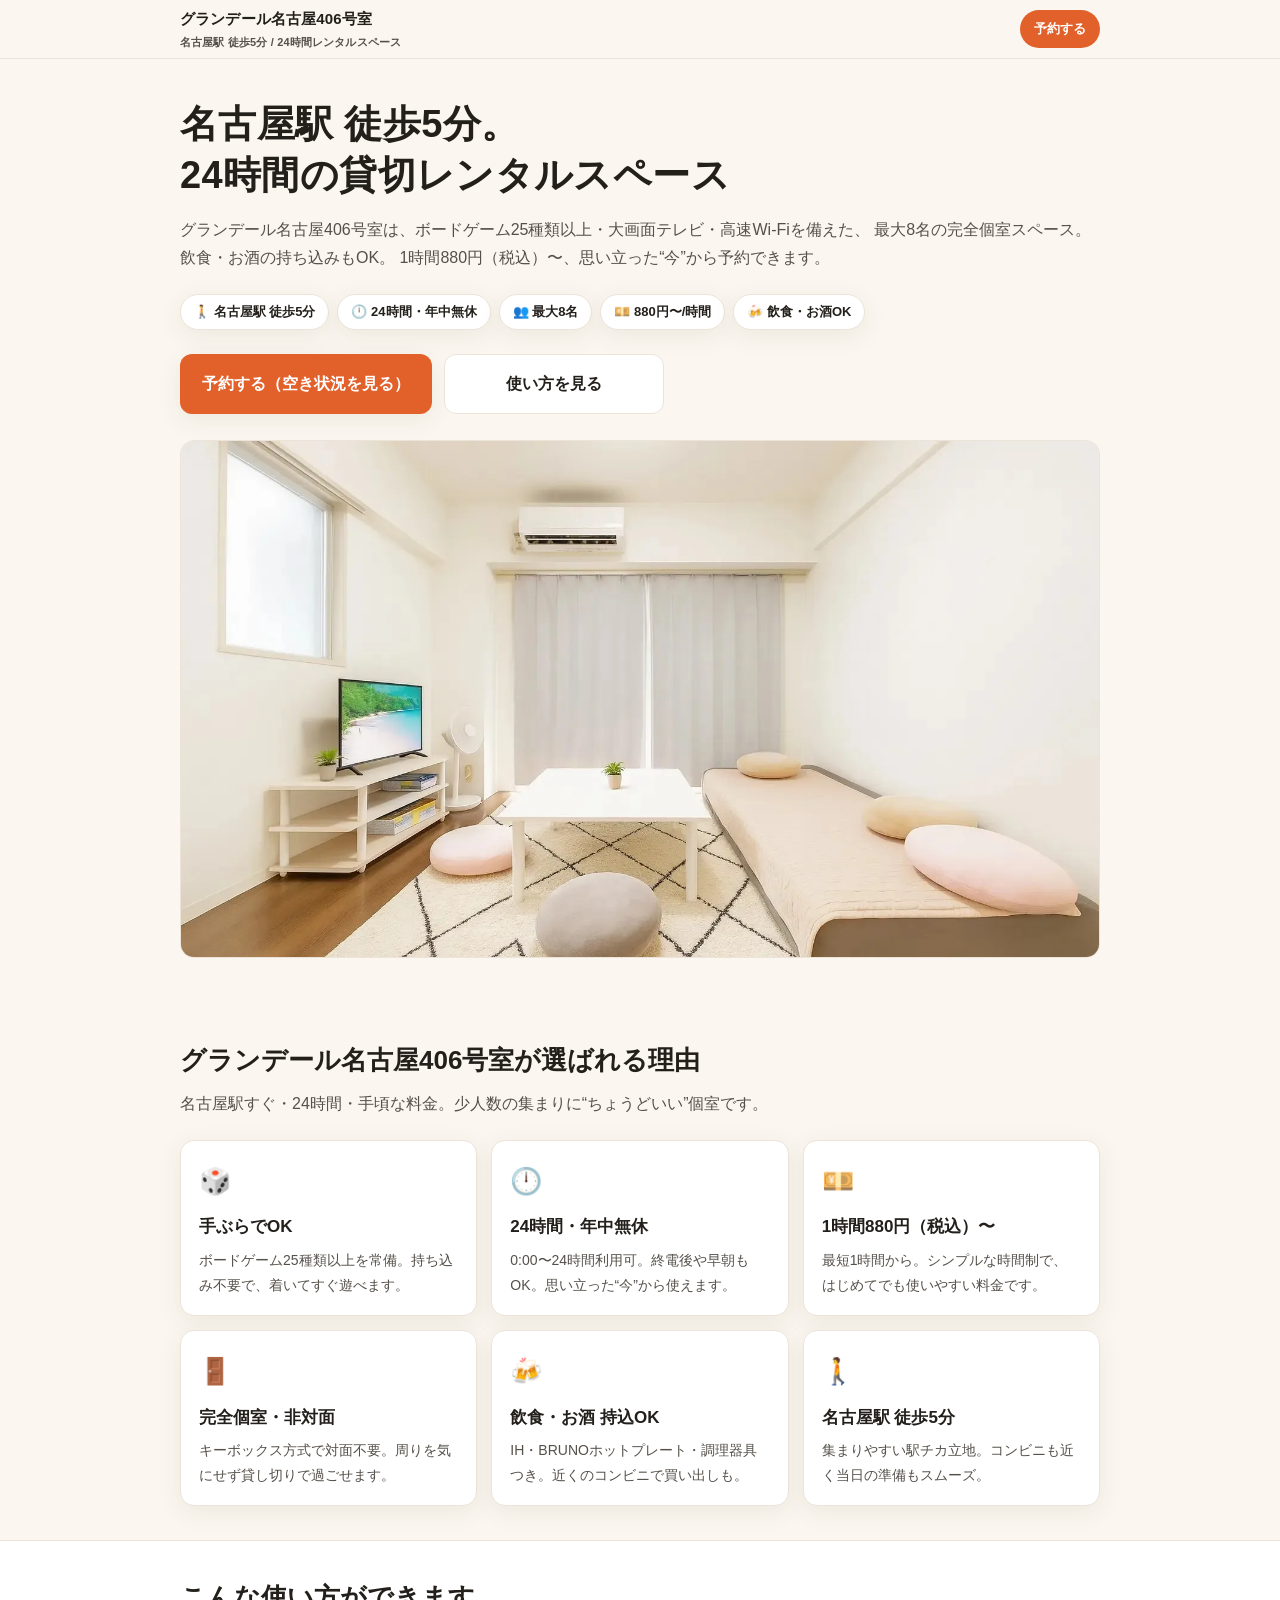
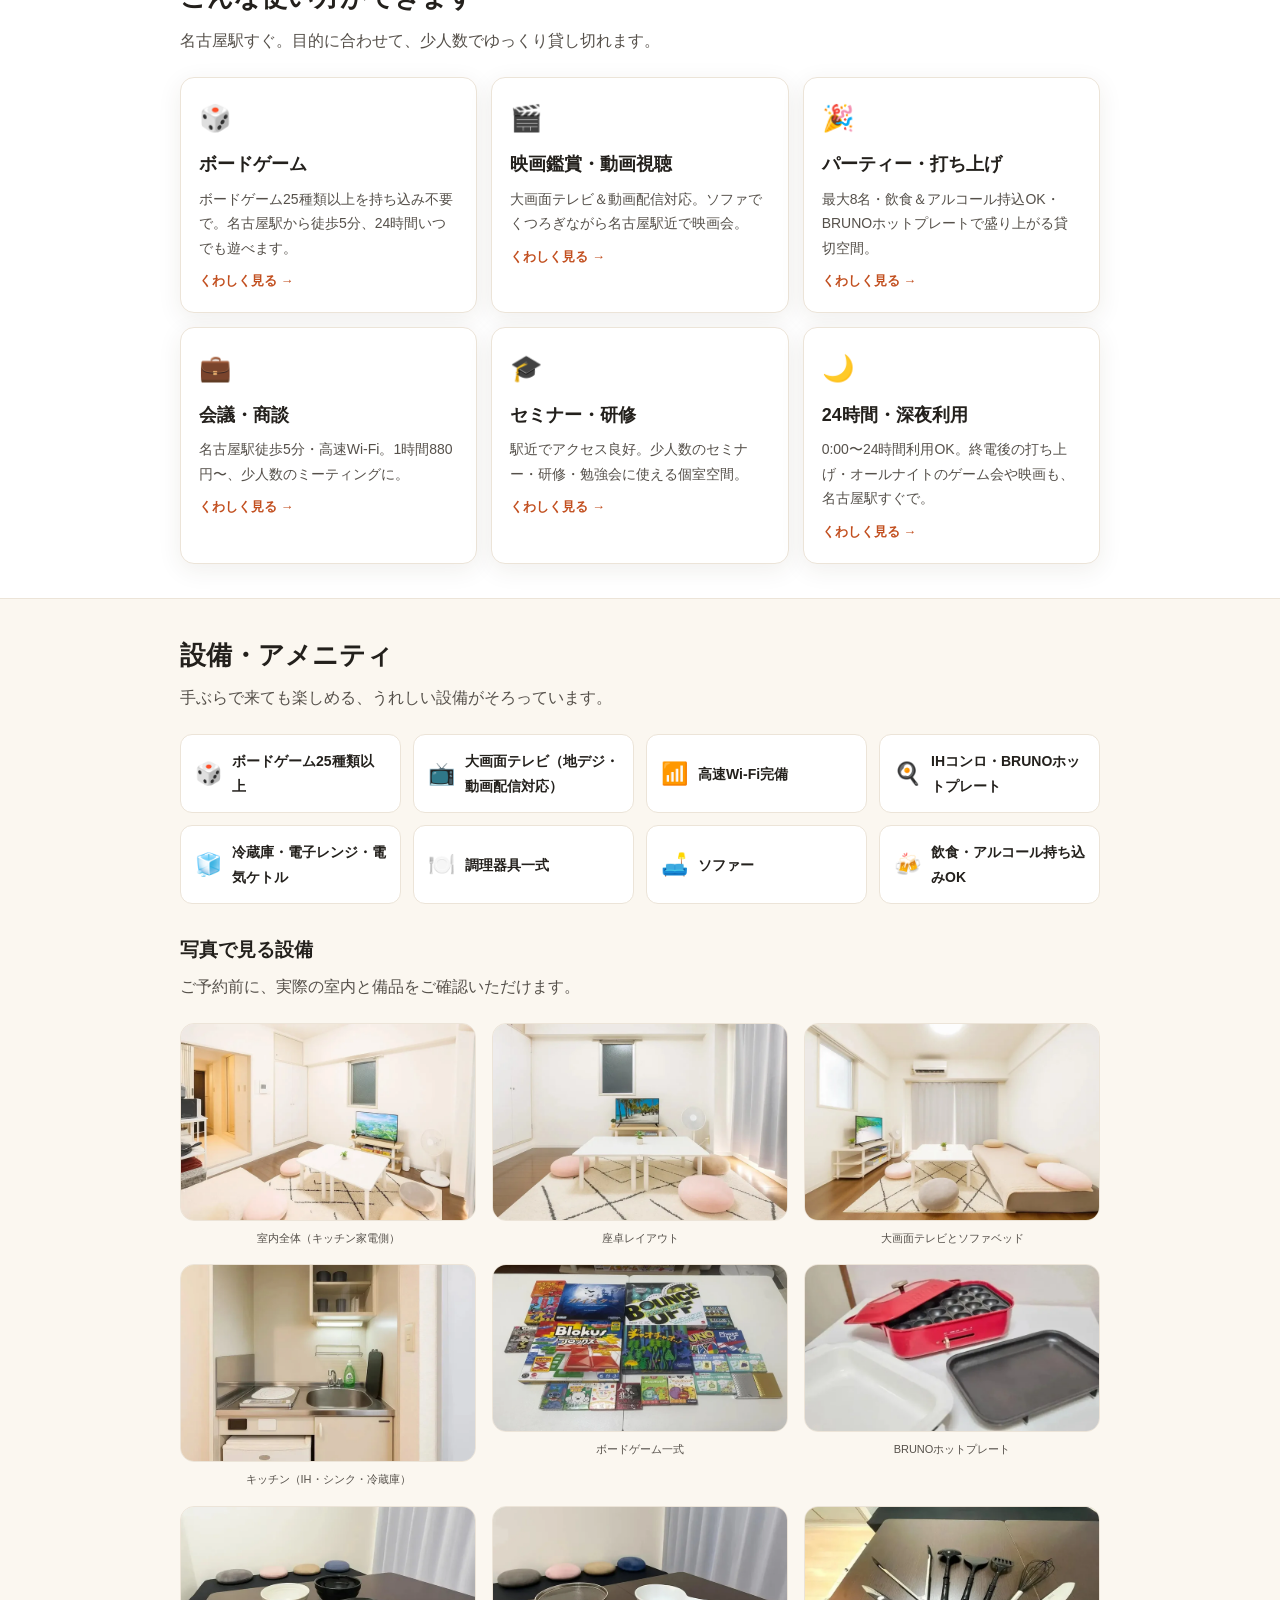
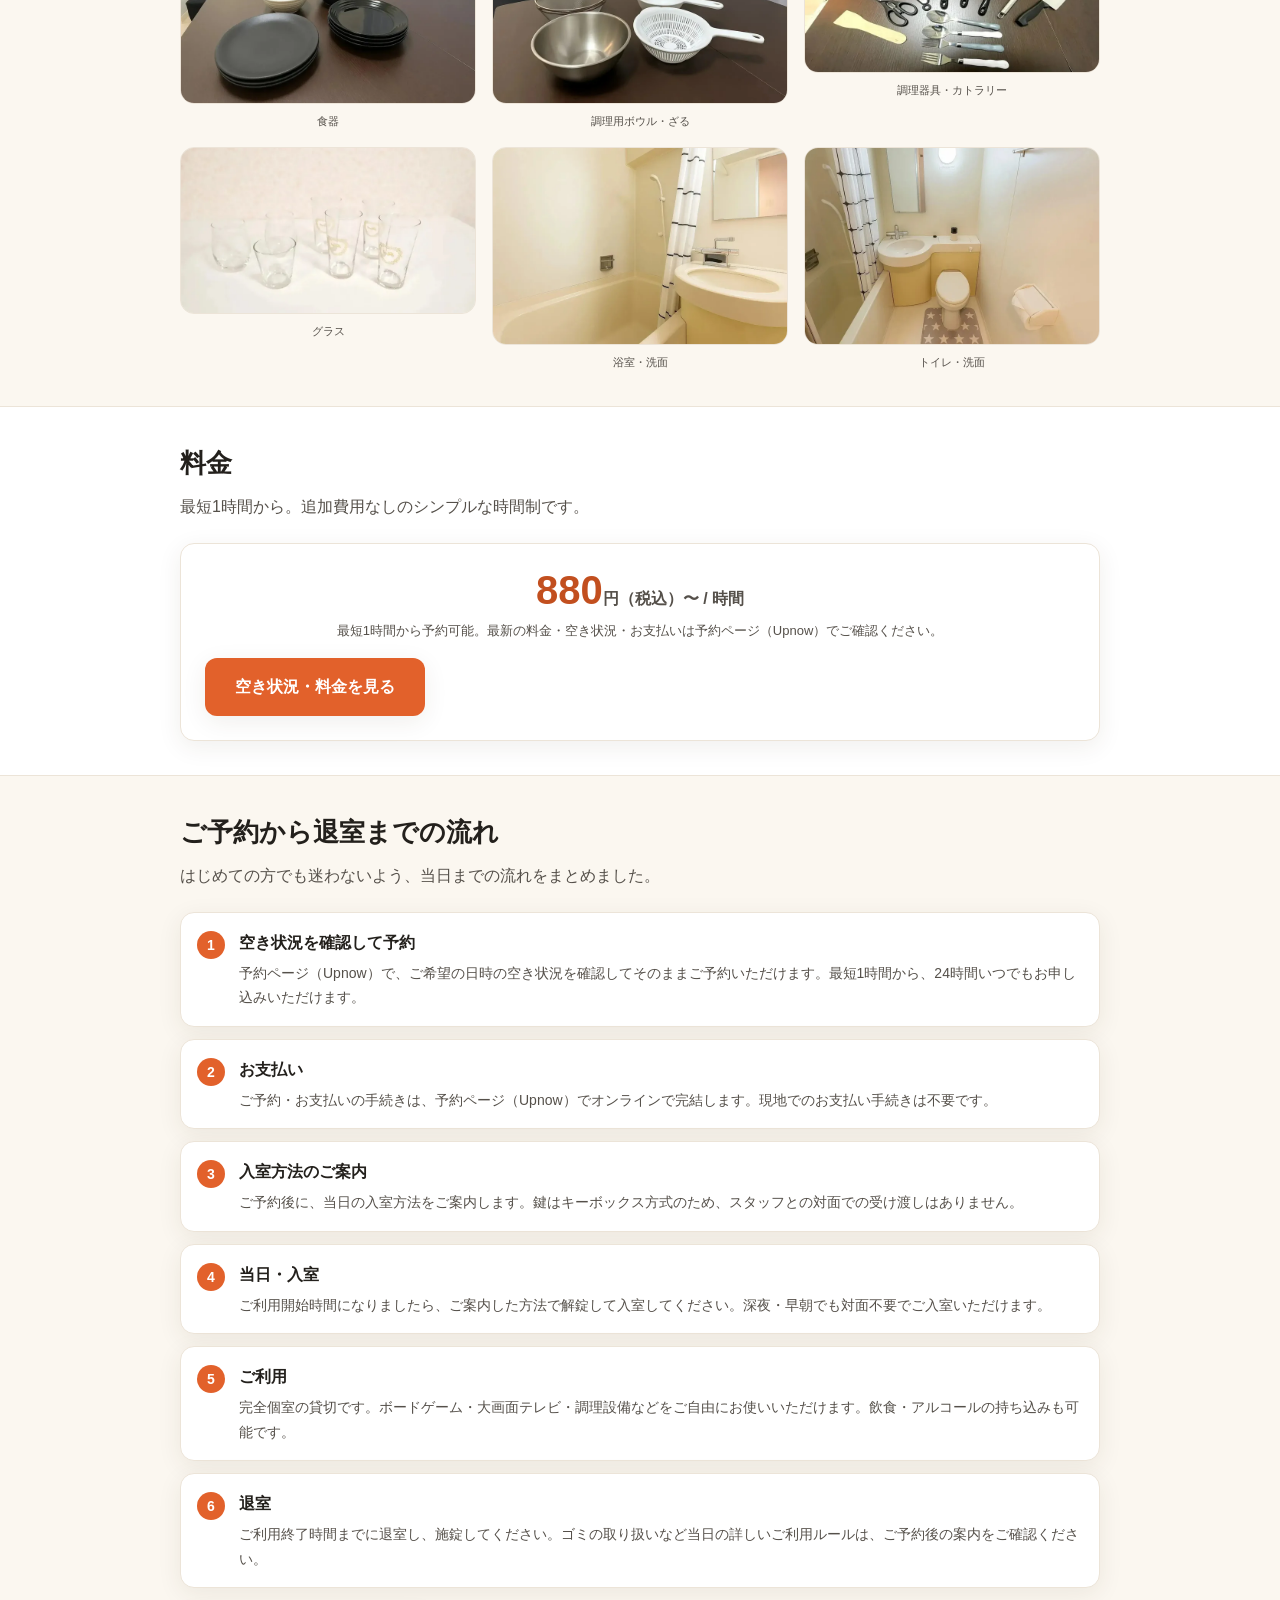
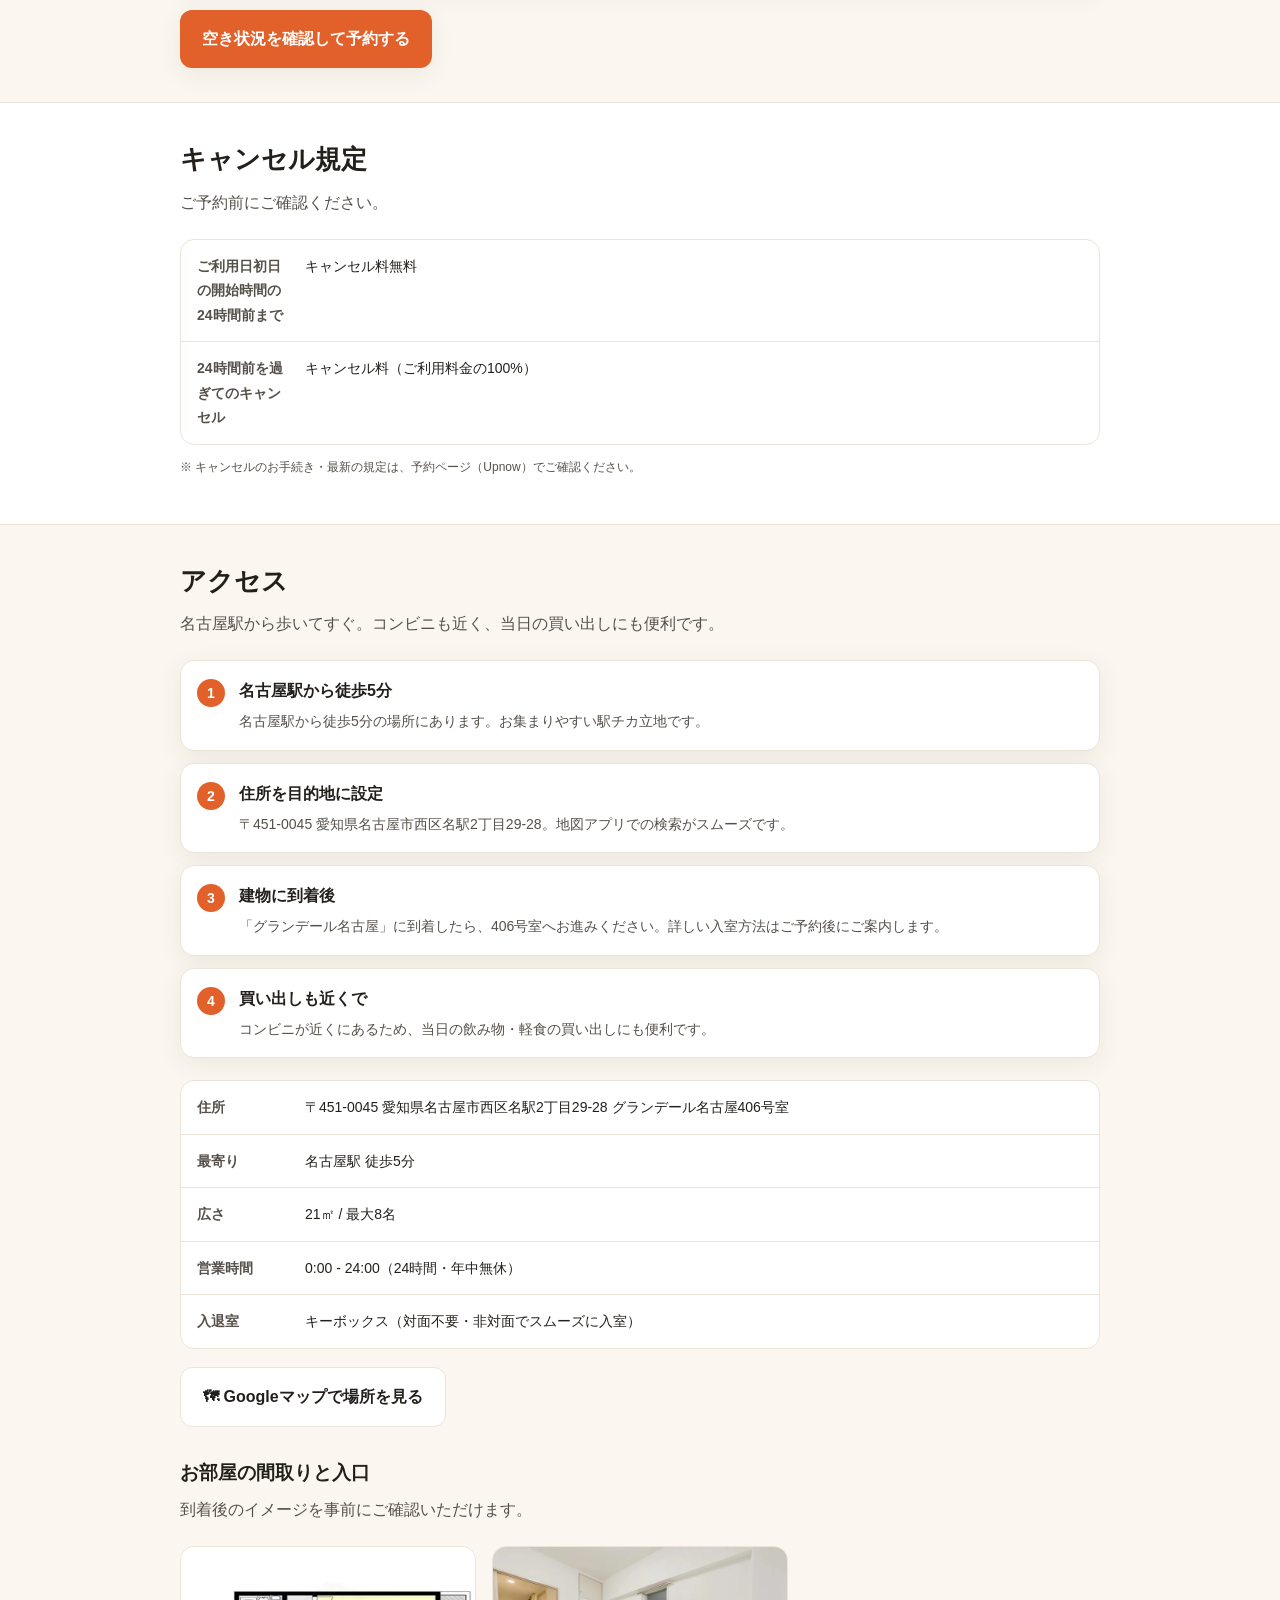
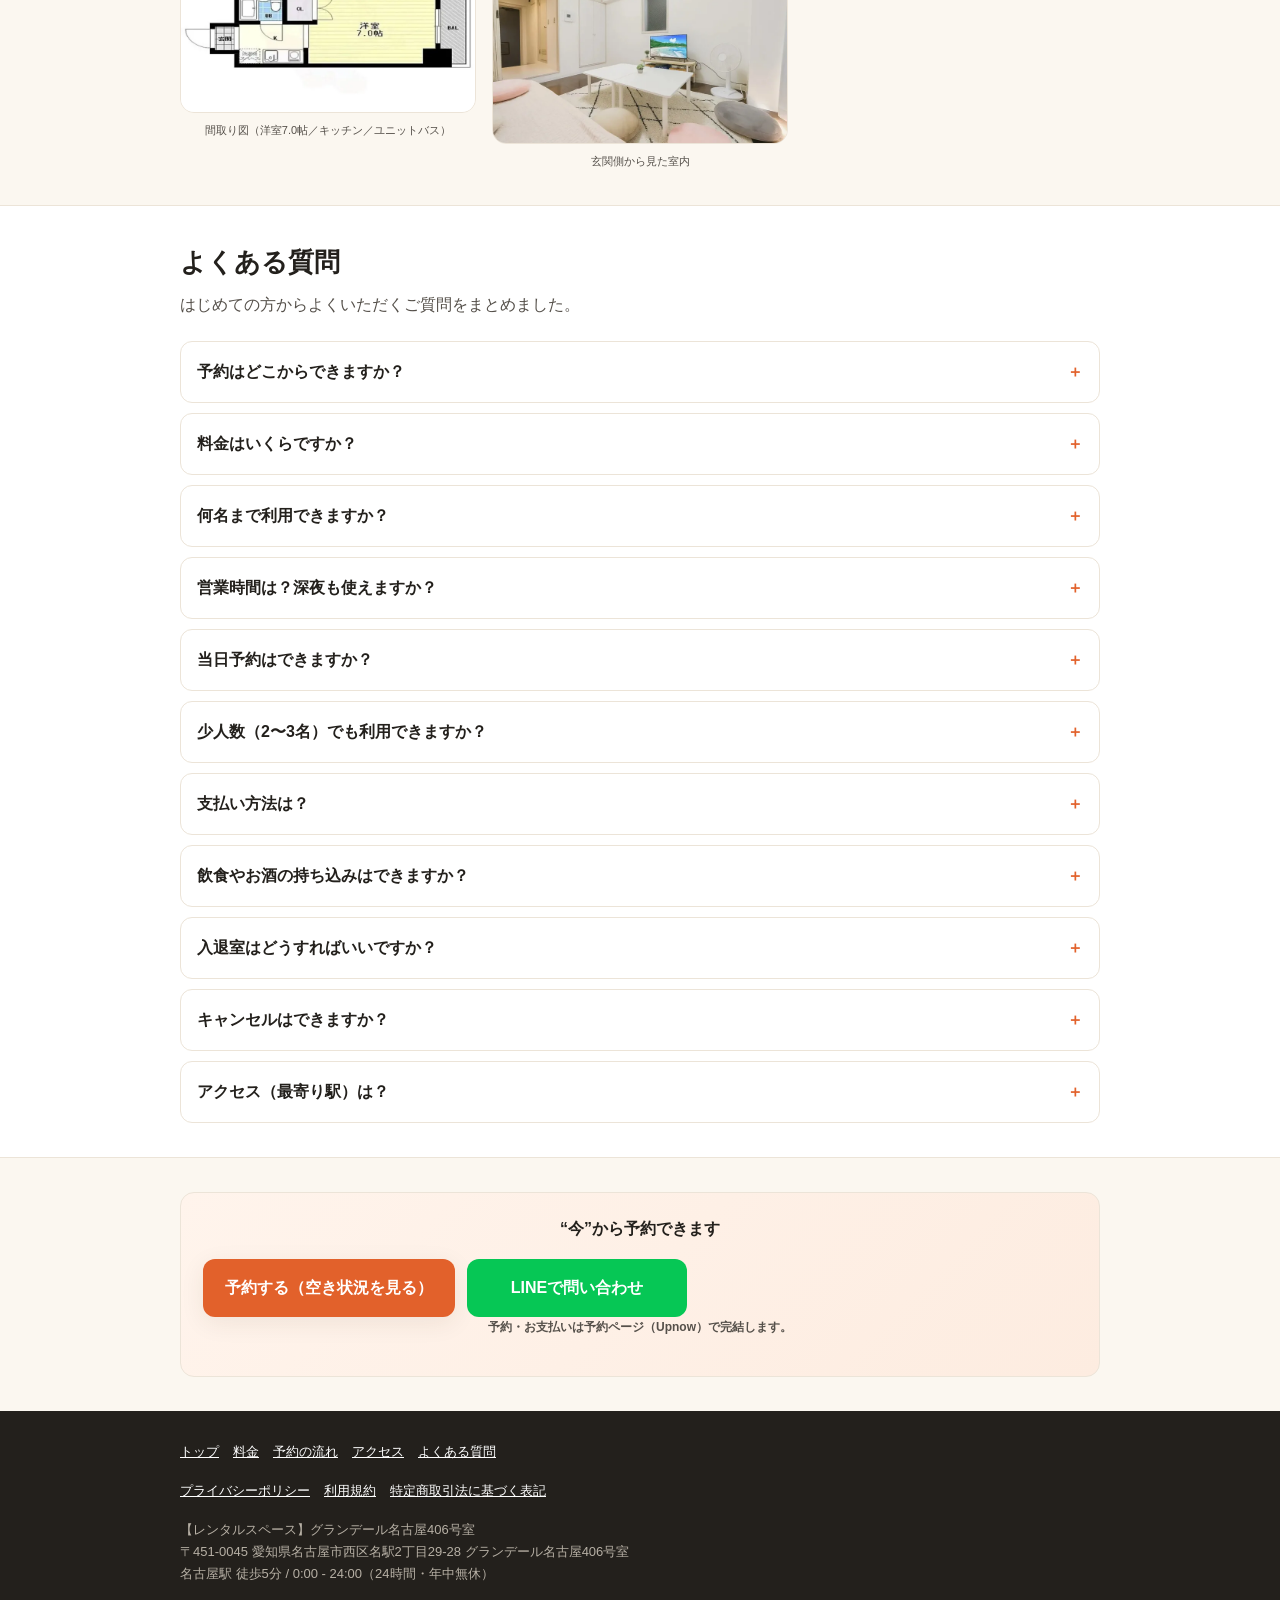
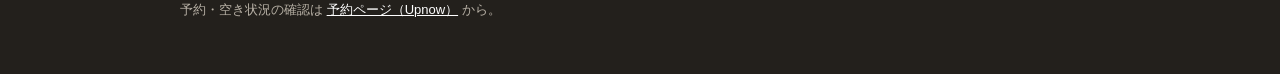
==== commit c4772802: "Publish: LINE公式アカウントCTAを有効化 from kakeru-space-os@05aa29f  Co-Authored-By: Claude Opus 4.8 <noreply@a" ====
--- a/index.html
+++ b/index.html
@@ -50,6 +50,6 @@
 🗺 Googleマップで場所を見る
 </a> </div> <h3 style="margin:30px 0 0;">お部屋の間取りと入口</h3> <p class="lead" style="margin-top:6px;">到着後のイメージを事前にご確認いただけます。</p> <div class="gallery"> <figure class="photo"> <picture> <source type="image/webp" srcset="/photos/floorplan-768.webp 768w, /photos/floorplan-1280.webp 1280w" sizes="(min-width: 720px) 340px, 50vw"> <img src="/photos/floorplan-1280.jpg" alt="グランデール名古屋406号室の間取り図。洋室7.0帖、キッチン、ユニットバス、玄関、バルコニー" width="1280" height="720" loading="lazy" decoding="async" fetchpriority="auto"> </picture> <figcaption>間取り図（洋室7.0帖／キッチン／ユニットバス）</figcaption> </figure> <figure class="photo"> <picture> <source type="image/webp" srcset="/photos/room-entrance-768.webp 768w, /photos/room-entrance-1536.webp 1536w" sizes="(min-width: 720px) 340px, 50vw"> <img src="/photos/room-entrance-1536.jpg" alt="玄関・クローゼット側から見たグランデール名古屋406号室の室内" width="1536" height="1024" loading="lazy" decoding="async" fetchpriority="auto"> </picture> <figcaption>玄関側から見た室内</figcaption> </figure> </div> </div> </section>  <section id="faq" class="section-alt"> <div class="container"> <h2>よくある質問</h2> <p class="lead">はじめての方からよくいただくご質問をまとめました。</p> <div class="faq"> <details> <summary>予約はどこからできますか？</summary> <p>予約・空き状況の確認・お支払いは、予約ページ（Upnow）からオンラインで完結します。ページ内の「予約する」ボタンからお進みください。</p> </details><details> <summary>料金はいくらですか？</summary> <p>1時間 880円（税込）〜、最短1時間からご利用いただけます。最新の料金・プランは予約ページ（Upnow）でご確認ください。</p> </details><details> <summary>何名まで利用できますか？</summary> <p>最大8名までご利用いただけます（広さ21㎡）。</p> </details><details> <summary>営業時間は？深夜も使えますか？</summary> <p>0:00 - 24:00（24時間・年中無休）。24時間ご利用いただけるため、深夜の打ち上げや長時間の映画会にもご利用いただけます。</p> </details><details> <summary>当日予約はできますか？</summary> <p>空きがあれば当日のご予約も可能です。予約・空き状況の確認・お支払いはすべて予約ページ（Upnow）でオンライン完結します。</p> </details><details> <summary>少人数（2〜3名）でも利用できますか？</summary> <p>もちろん可能です。最短1時間・1時間880円（税込）〜なので、少人数でも気軽にご利用いただけます（最大8名）。</p> </details><details> <summary>支払い方法は？</summary> <p>予約ページ（Upnow）でのオンライン事前決済（クレジットカード）に対応しています。</p> </details><details> <summary>飲食やお酒の持ち込みはできますか？</summary> <p>飲食・アルコールの持ち込みが可能です。BRUNOホットプレートやIHコンロ、調理器具一式もご用意しています。</p> </details><details> <summary>入退室はどうすればいいですか？</summary> <p>キーボックス方式のため対面での鍵の受け渡しは不要です。詳しい入室方法はご予約後にご案内します。</p> </details><details> <summary>キャンセルはできますか？</summary> <p>ご利用日初日の開始時間の24時間前まで：キャンセル料無料。24時間前を過ぎてのキャンセル：キャンセル料（ご利用料金の100%）となります。</p> </details><details> <summary>アクセス（最寄り駅）は？</summary> <p>名古屋駅 徒歩5分。〒451-0045 愛知県名古屋市西区名駅2丁目29-28 グランデール名古屋406号室。コンビニも近くにあります。</p> </details> </div> </div> </section>  <section> <div class="container"> <div class="flowbar"> <p>“今”から予約できます</p> <div class="cta-row"> <a class="btn btn-primary" href="https://upnow.jp/kakeru/grandeur406" target="_blank" rel="noopener" data-cta="upnow" data-cta-loc="final">
 予約する（空き状況を見る）
-</a>  </div> <p class="btn-note">予約・お支払いは予約ページ（Upnow）で完結します。</p>  </div> </div> </section>  </main> <footer class="site-footer"> <div class="container"> <nav> <a href="/">トップ</a> <a href="/#price">料金</a> <a href="/#flow">予約の流れ</a> <a href="/#access">アクセス</a> <a href="/#faq">よくある質問</a> </nav> <nav> <a href="/privacy/">プライバシーポリシー</a> <a href="/terms/">利用規約</a> <a href="/legal/">特定商取引法に基づく表記</a> </nav> <p class="addr"> 【レンタルスペース】グランデール名古屋406号室<br> 〒451-0045 愛知県名古屋市西区名駅2丁目29-28 グランデール名古屋406号室<br> 名古屋駅 徒歩5分 / 0:00 - 24:00（24時間・年中無休） </p> <p class="addr" style="margin-top:14px;">
+</a> <a class="btn btn-line" href="https://lin.ee/rcqW9s4" target="_blank" rel="noopener" data-cta="line" data-cta-loc="final">LINEで問い合わせ</a> </div> <p class="btn-note">予約・お支払いは予約ページ（Upnow）で完結します。</p>  </div> </div> </section>  </main> <footer class="site-footer"> <div class="container"> <nav> <a href="/">トップ</a> <a href="/#price">料金</a> <a href="/#flow">予約の流れ</a> <a href="/#access">アクセス</a> <a href="/#faq">よくある質問</a> </nav> <nav> <a href="/privacy/">プライバシーポリシー</a> <a href="/terms/">利用規約</a> <a href="/legal/">特定商取引法に基づく表記</a> </nav> <p class="addr"> 【レンタルスペース】グランデール名古屋406号室<br> 〒451-0045 愛知県名古屋市西区名駅2丁目29-28 グランデール名古屋406号室<br> 名古屋駅 徒歩5分 / 0:00 - 24:00（24時間・年中無休） </p> <p class="addr" style="margin-top:14px;">
 予約・空き状況の確認は <a href="https://upnow.jp/kakeru/grandeur406" target="_blank" rel="noopener" data-cta="upnow" data-cta-loc="footer">予約ページ（Upnow）</a> から。
-</p> </div> </footer> <!-- モバイル下部固定CTA --> <div class="mobile-cta"> <a class="btn btn-primary" href="https://upnow.jp/kakeru/grandeur406" target="_blank" rel="noopener" data-cta="upnow" data-cta-loc="mobile_sticky">予約する</a>  </div> </body></html>+</p> </div> </footer> <!-- モバイル下部固定CTA --> <div class="mobile-cta"> <a class="btn btn-primary" href="https://upnow.jp/kakeru/grandeur406" target="_blank" rel="noopener" data-cta="upnow" data-cta-loc="mobile_sticky">予約する</a> <a class="btn btn-line" href="https://lin.ee/rcqW9s4" target="_blank" rel="noopener" data-cta="line" data-cta-loc="mobile_sticky">LINEで相談</a> </div> </body></html>
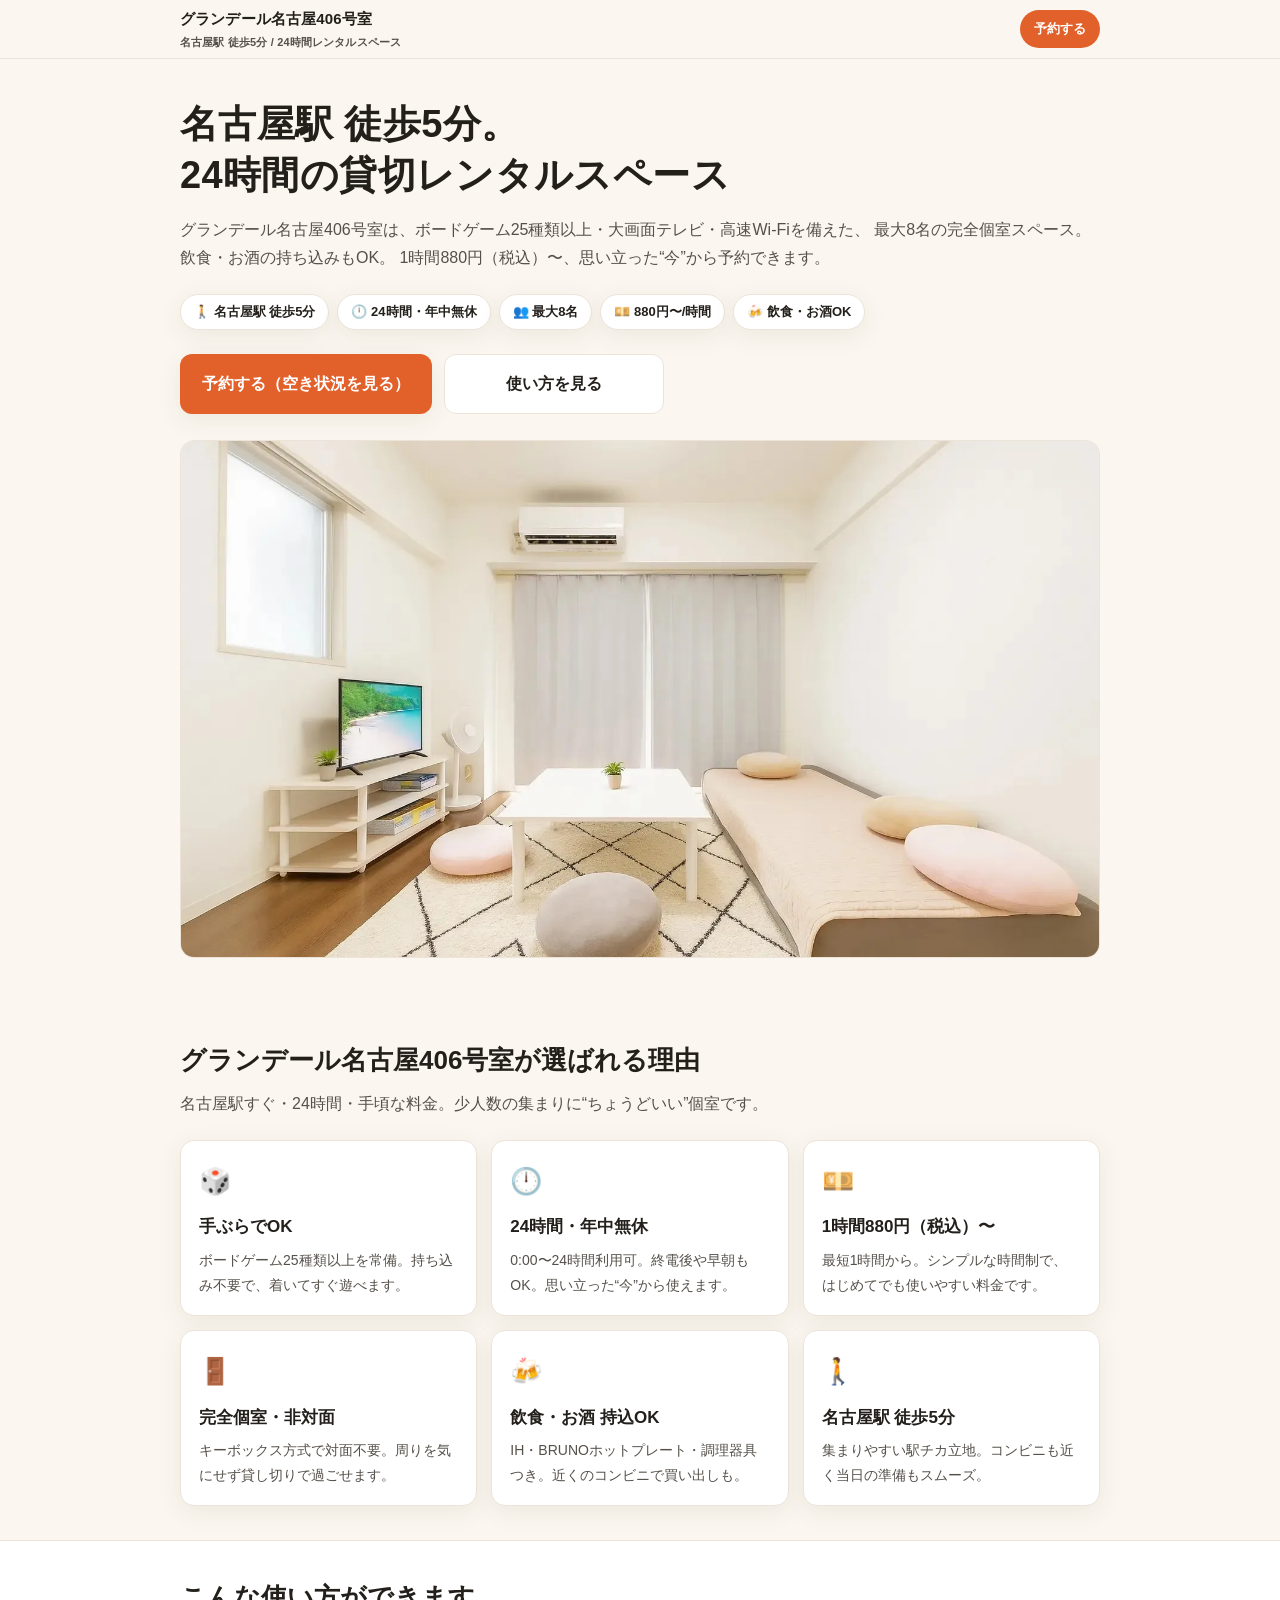
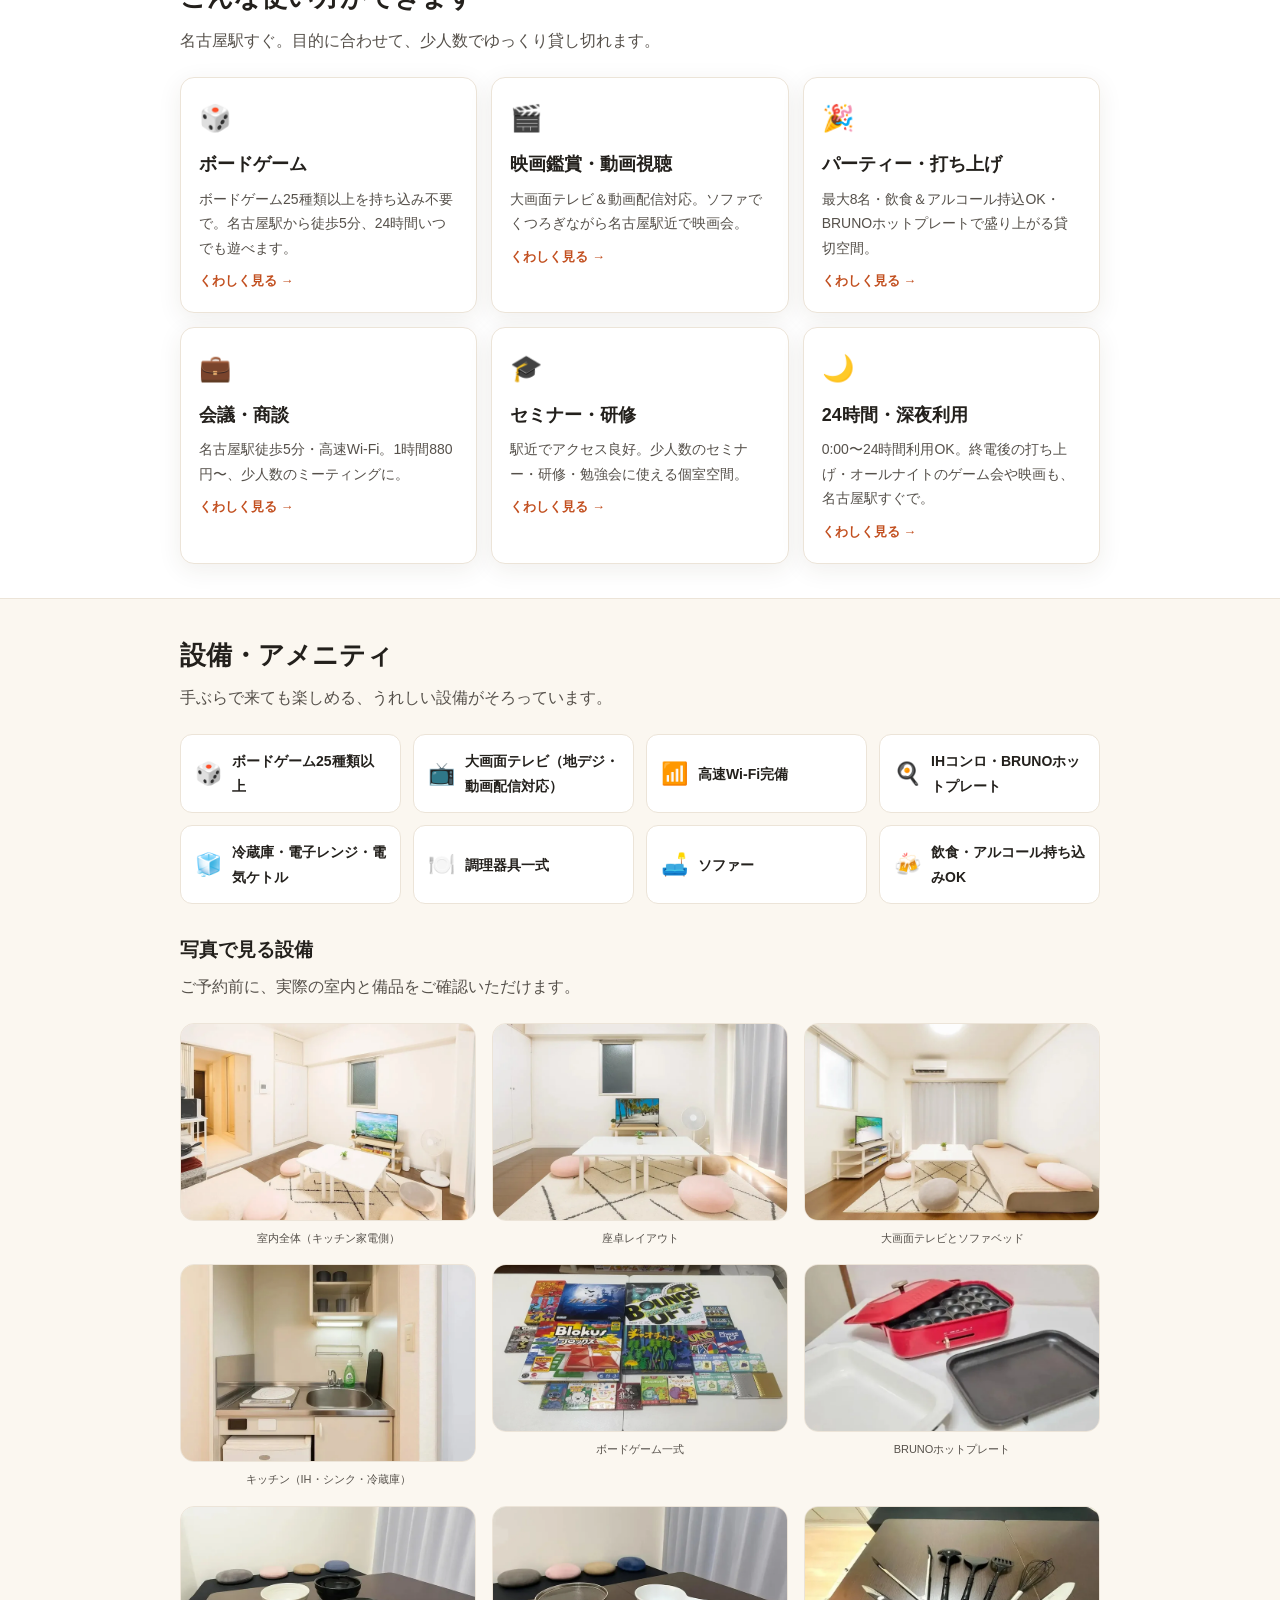
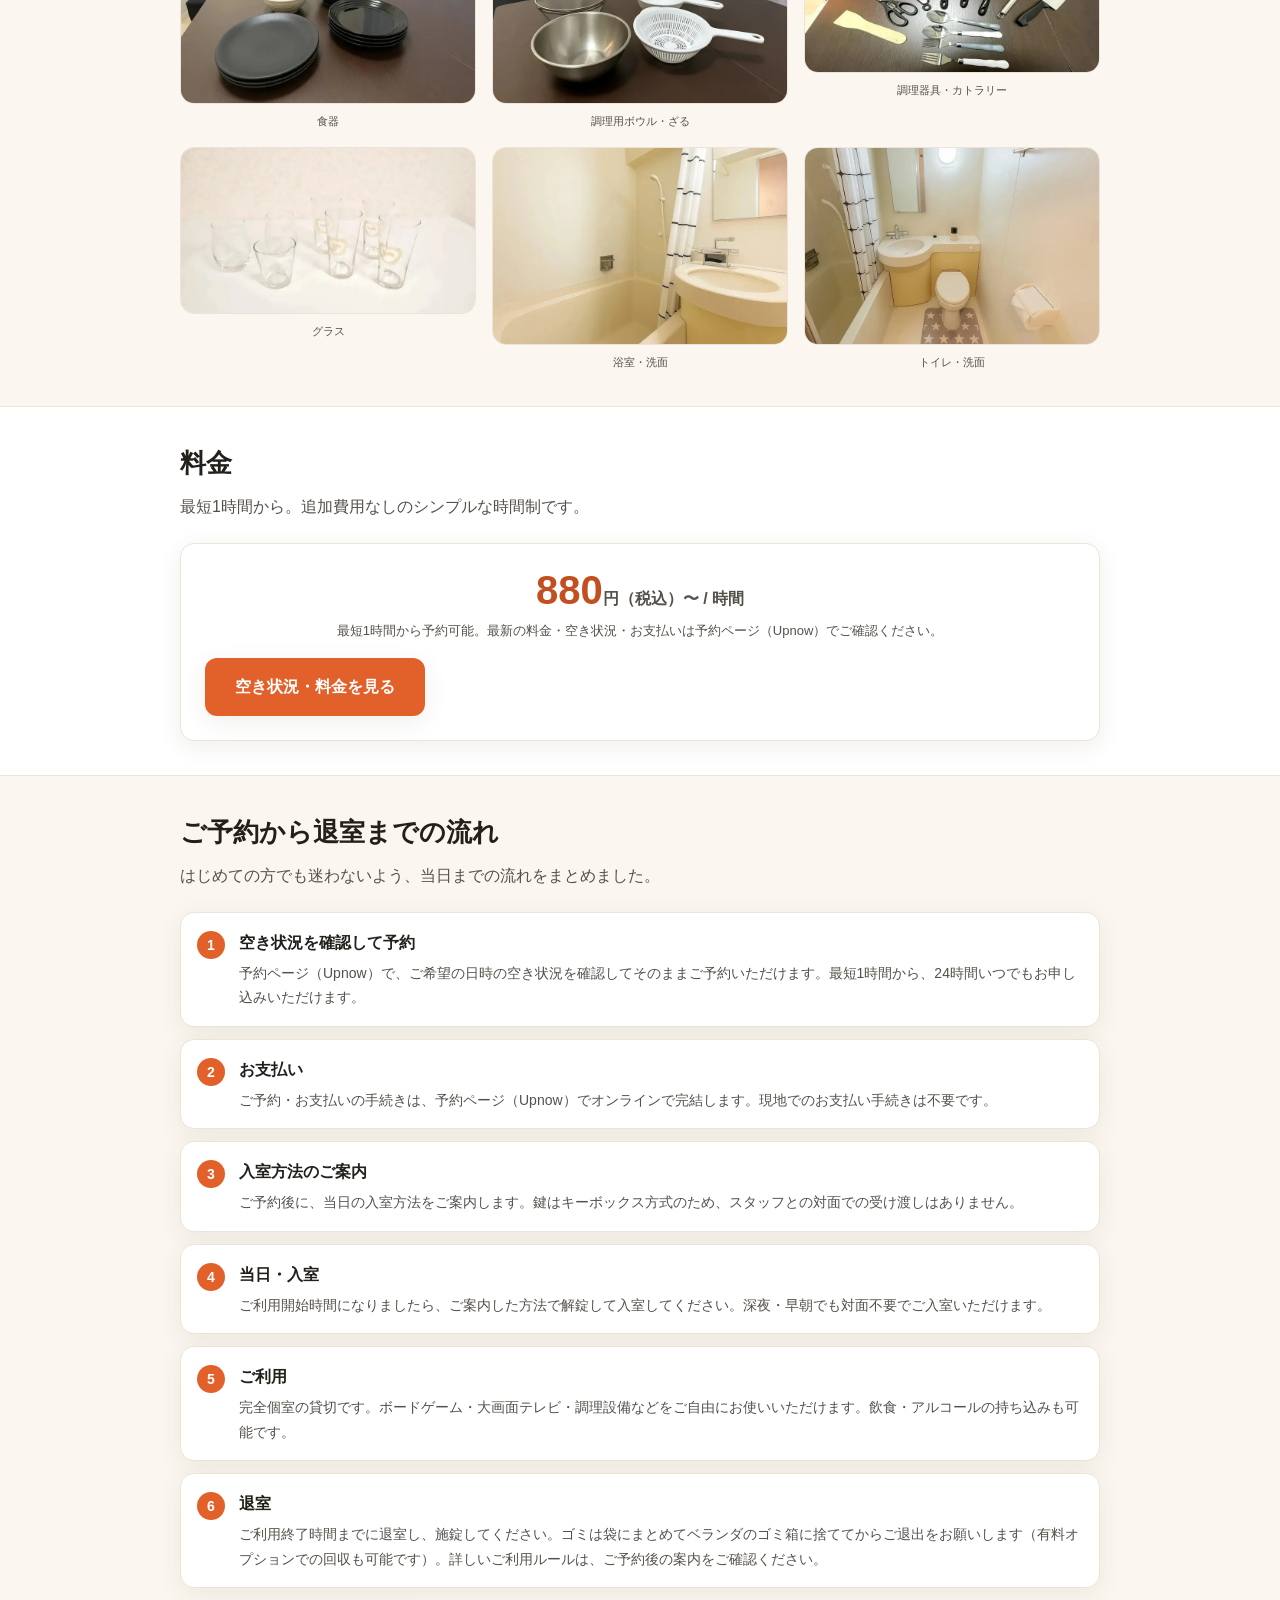
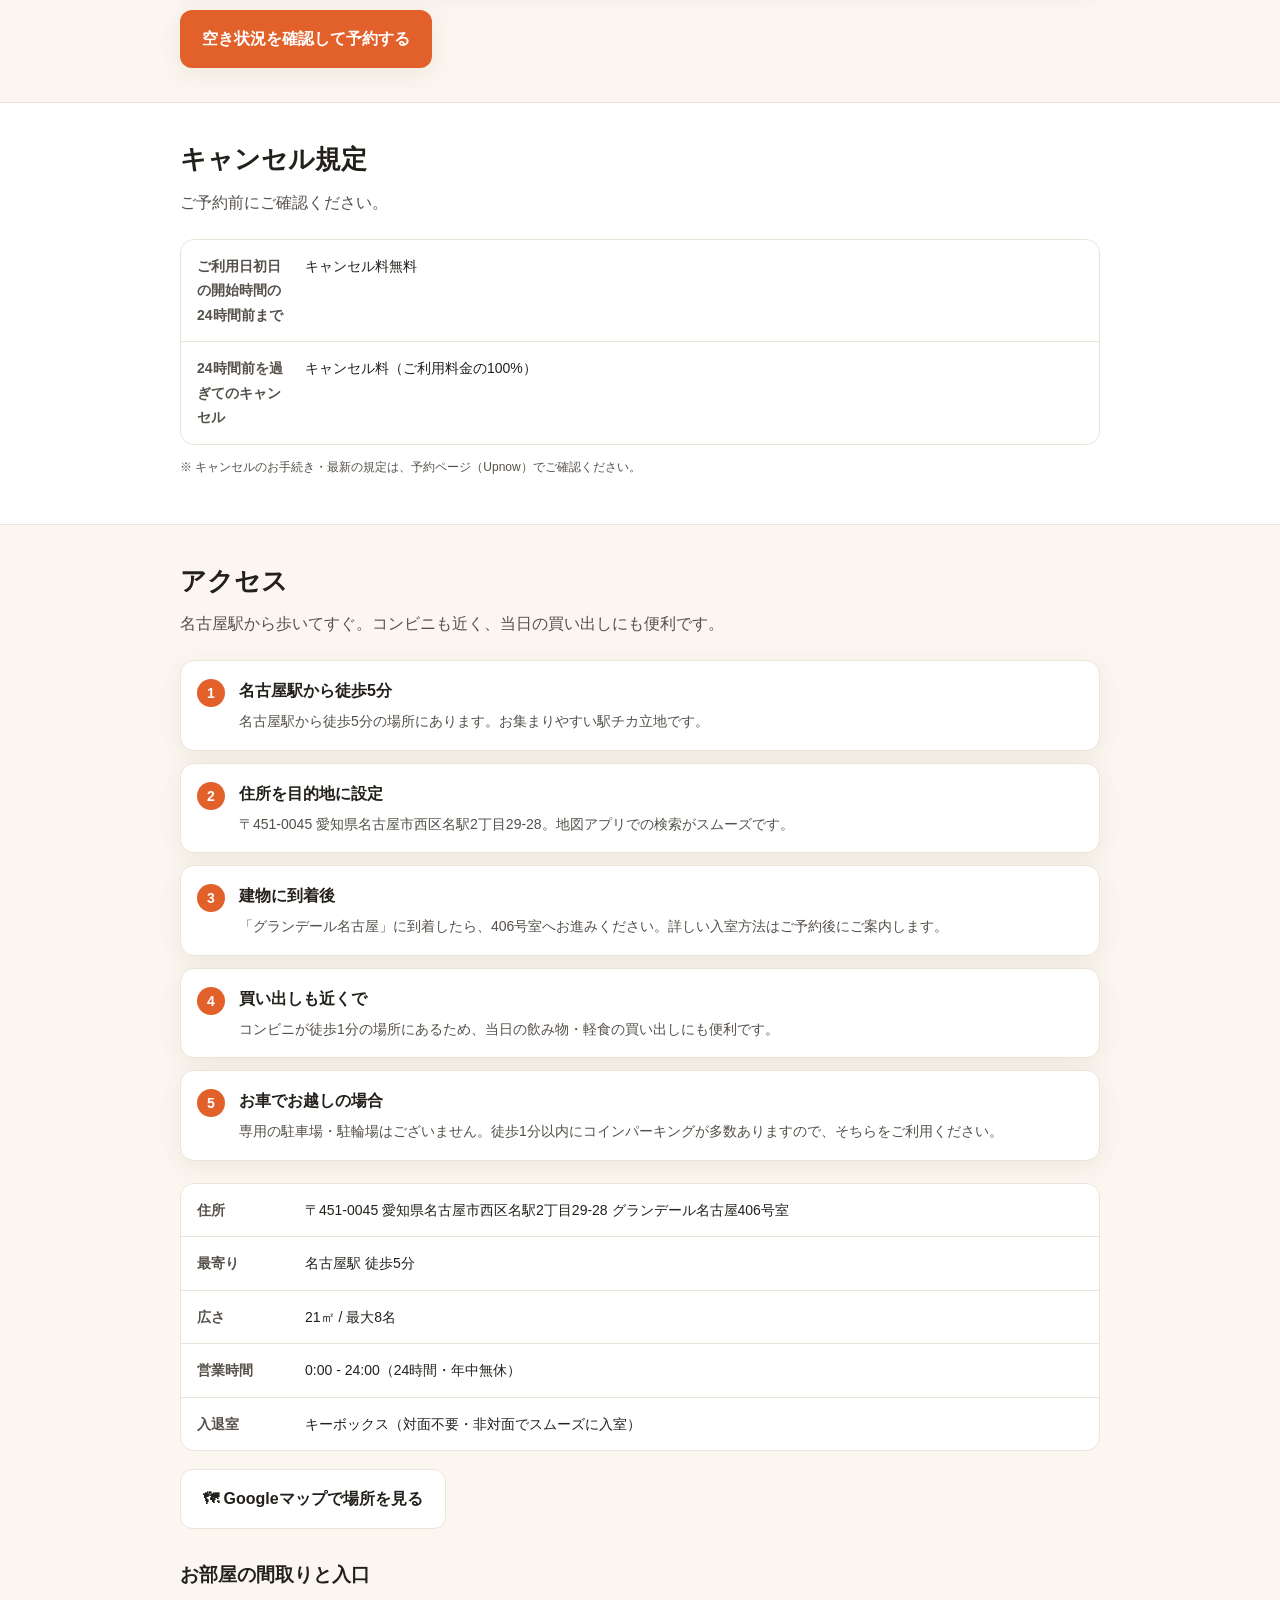
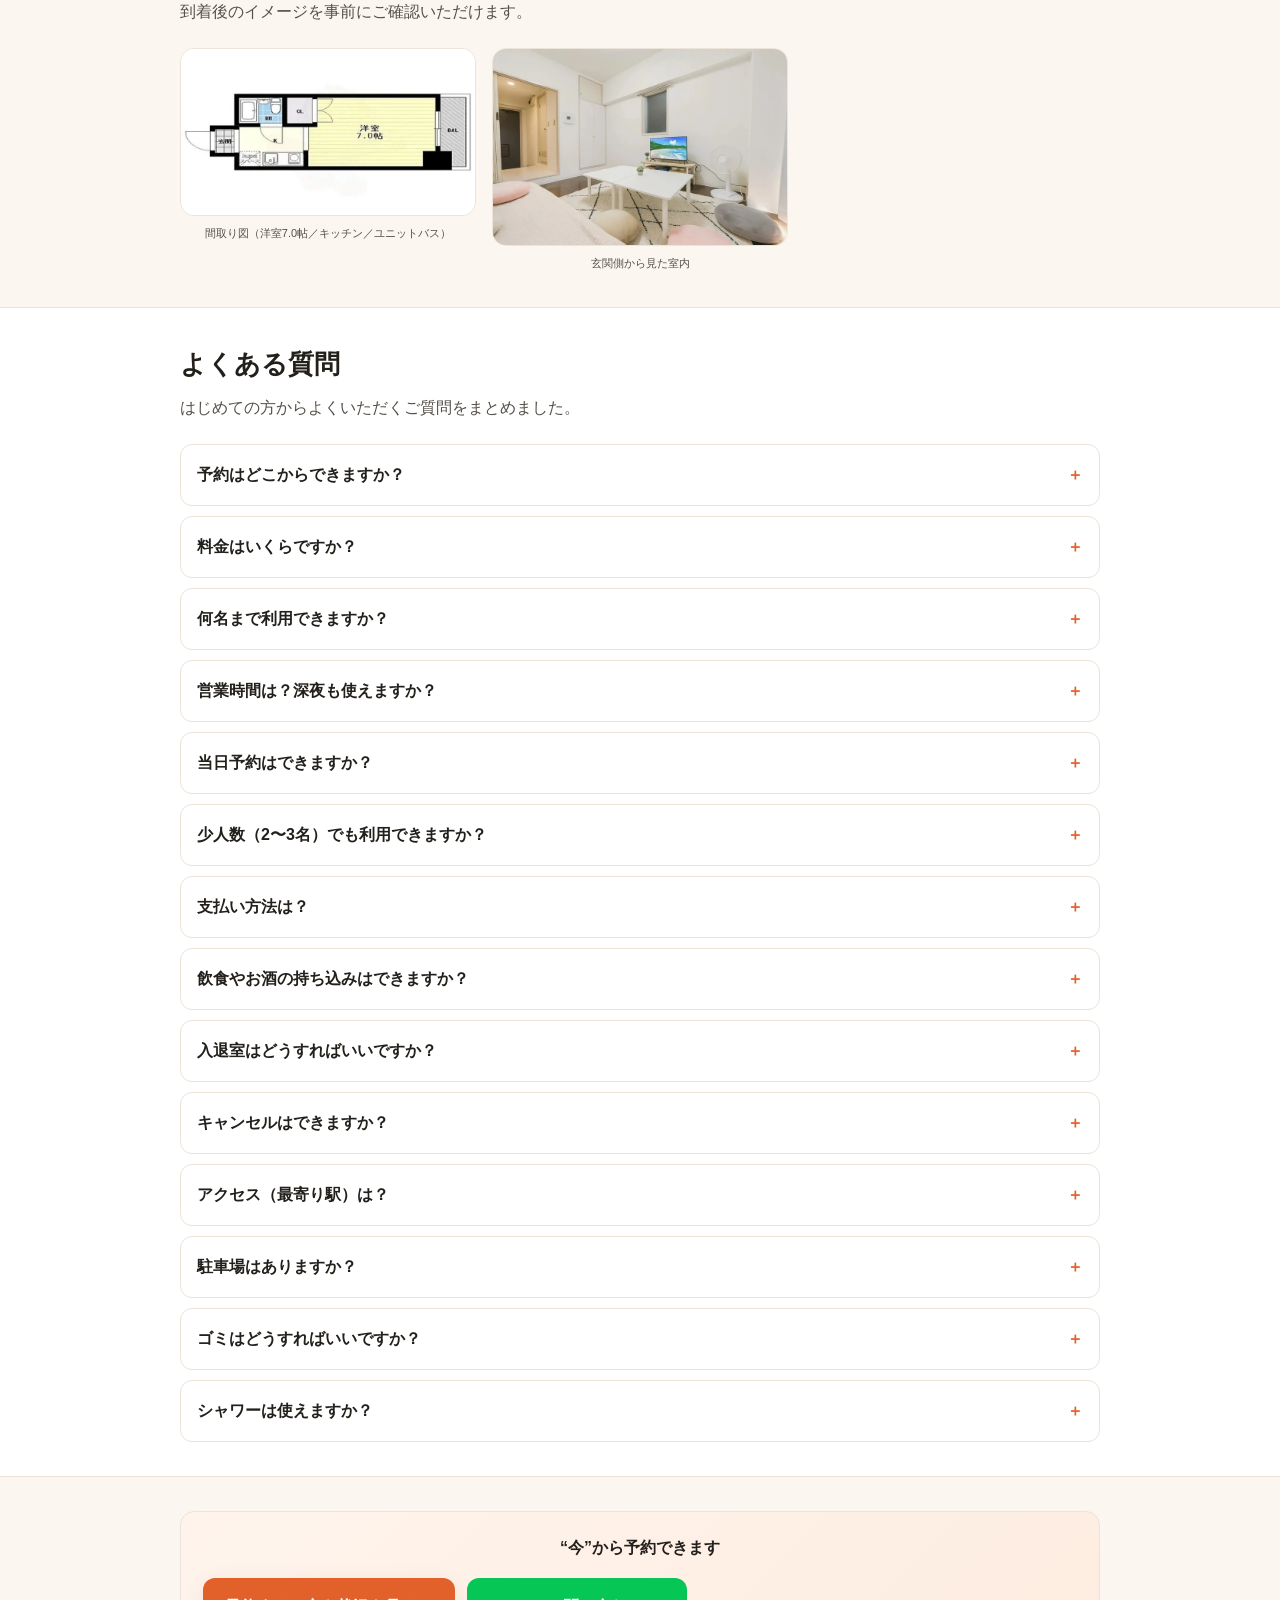
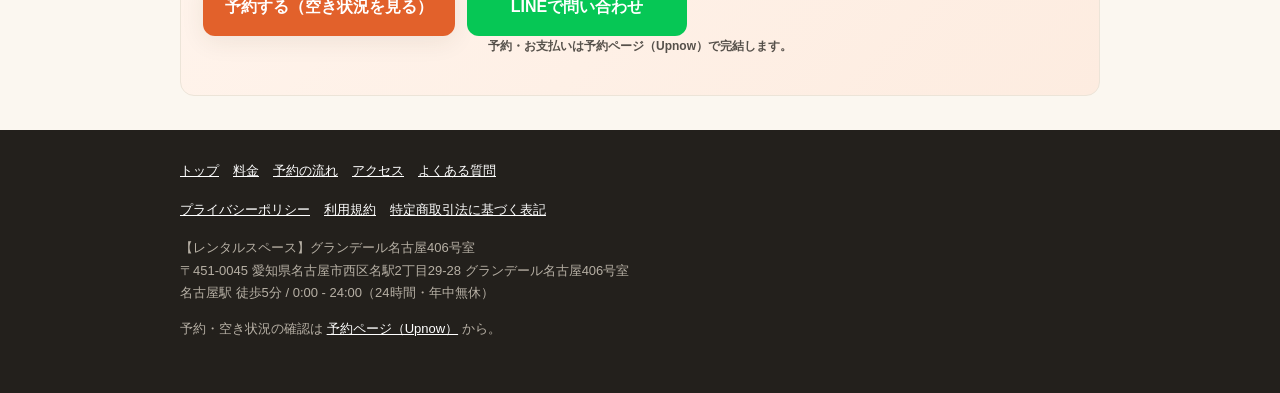
==== commit 0ff3e60a: "Publish: Upnow掲載事実との差分解消（駐車場/ゴミ/シャワー/違約金） from kakeru-space-os@0592c56  Co-Authored-By: Claude Opus " ====
--- a/index.html
+++ b/index.html
@@ -1,4 +1,4 @@
-<!DOCTYPE html><html lang="ja"> <head><meta charset="utf-8"><meta name="viewport" content="width=device-width, initial-scale=1"><title>グランデール名古屋406号室｜名古屋駅 徒歩5分・24時間レンタルスペース</title><meta name="description" content="名古屋駅から徒歩5分、24時間利用できるレンタルスペース「グランデール名古屋406号室」。ボードゲーム25種類以上・大画面テレビ・高速Wi-Fi完備。最大8名、1時間880円（税込）〜。ボードゲーム・映画鑑賞・パーティー・会議・セミナーに。"><link rel="canonical" href="https://tianyexiangping-dot.github.io/"><meta name="google-site-verification" content="y3mXHFp8AO9TT19Mk0bp6EM0jD86_o9ZeBWgyn6lhTE"><!-- OGP / Twitter --><meta property="og:type" content="website"><meta property="og:site_name" content="グランデール名古屋406号室"><meta property="og:title" content="グランデール名古屋406号室｜名古屋駅 徒歩5分・24時間レンタルスペース"><meta property="og:description" content="名古屋駅から徒歩5分、24時間利用できるレンタルスペース「グランデール名古屋406号室」。ボードゲーム25種類以上・大画面テレビ・高速Wi-Fi完備。最大8名、1時間880円（税込）〜。ボードゲーム・映画鑑賞・パーティー・会議・セミナーに。"><meta property="og:url" content="https://tianyexiangping-dot.github.io/"><meta property="og:image" content="https://tianyexiangping-dot.github.io/og.png"><meta property="og:locale" content="ja_JP"><meta name="twitter:card" content="summary_large_image"><meta name="theme-color" content="#e2612b"><link rel="icon" href="/favicon.svg" type="image/svg+xml"><link rel="apple-touch-icon" href="/favicon.svg"><script type="application/ld+json">{"@context":"https://schema.org","@type":"LocalBusiness","name":"【レンタルスペース】グランデール名古屋406号室","alternateName":"グランデール名古屋406号室","description":"名古屋駅から徒歩5分、24時間利用できるレンタルスペース「グランデール名古屋406号室」。ボードゲーム25種類以上・大画面テレビ・高速Wi-Fi完備。最大8名、1時間880円（税込）〜。ボードゲーム・映画鑑賞・パーティー・会議・セミナーに。","url":"https://tianyexiangping-dot.github.io","image":"https://tianyexiangping-dot.github.io/og.png","address":{"@type":"PostalAddress","postalCode":"451-0045","addressRegion":"愛知県","addressLocality":"名古屋市西区","streetAddress":"名駅2丁目29-28 グランデール名古屋406号室","addressCountry":"JP"},"areaServed":"名古屋市","hasMap":"https://www.google.com/maps/search/?api=1&query=%E6%84%9B%E7%9F%A5%E7%9C%8C%E5%90%8D%E5%8F%A4%E5%B1%8B%E5%B8%82%E8%A5%BF%E5%8C%BA%E5%90%8D%E9%A7%852%E4%B8%81%E7%9B%AE29-28","sameAs":["https://upnow.jp/kakeru/grandeur406"],"maximumAttendeeCapacity":8,"openingHoursSpecification":{"@type":"OpeningHoursSpecification","dayOfWeek":["Monday","Tuesday","Wednesday","Thursday","Friday","Saturday","Sunday"],"opens":"00:00","closes":"23:59"},"amenityFeature":[{"@type":"LocationFeatureSpecification","name":"ボードゲーム25種類以上","value":true},{"@type":"LocationFeatureSpecification","name":"大画面テレビ（地デジ・動画配信対応）","value":true},{"@type":"LocationFeatureSpecification","name":"高速Wi-Fi完備","value":true},{"@type":"LocationFeatureSpecification","name":"IHコンロ・BRUNOホットプレート","value":true},{"@type":"LocationFeatureSpecification","name":"冷蔵庫・電子レンジ・電気ケトル","value":true},{"@type":"LocationFeatureSpecification","name":"調理器具一式","value":true},{"@type":"LocationFeatureSpecification","name":"ソファー","value":true},{"@type":"LocationFeatureSpecification","name":"飲食・アルコール持ち込みOK","value":true}],"priceRange":"¥880〜/時間","makesOffer":{"@type":"Offer","url":"https://upnow.jp/kakeru/grandeur406","availability":"https://schema.org/InStock","priceSpecification":{"@type":"UnitPriceSpecification","price":880,"priceCurrency":"JPY","unitCode":"HUR","referenceQuantity":{"@type":"QuantitativeValue","value":1,"unitCode":"HUR"}}},"potentialAction":{"@type":"ReserveAction","target":"https://upnow.jp/kakeru/grandeur406"}}</script><script type="application/ld+json">{"@context":"https://schema.org","@type":"FAQPage","mainEntity":[{"@type":"Question","name":"予約はどこからできますか？","acceptedAnswer":{"@type":"Answer","text":"予約・空き状況の確認・お支払いは、予約ページ（Upnow）からオンラインで完結します。ページ内の「予約する」ボタンからお進みください。"}},{"@type":"Question","name":"料金はいくらですか？","acceptedAnswer":{"@type":"Answer","text":"1時間 880円（税込）〜、最短1時間からご利用いただけます。最新の料金・プランは予約ページ（Upnow）でご確認ください。"}},{"@type":"Question","name":"何名まで利用できますか？","acceptedAnswer":{"@type":"Answer","text":"最大8名までご利用いただけます（広さ21㎡）。"}},{"@type":"Question","name":"営業時間は？深夜も使えますか？","acceptedAnswer":{"@type":"Answer","text":"0:00 - 24:00（24時間・年中無休）。24時間ご利用いただけるため、深夜の打ち上げや長時間の映画会にもご利用いただけます。"}},{"@type":"Question","name":"当日予約はできますか？","acceptedAnswer":{"@type":"Answer","text":"空きがあれば当日のご予約も可能です。予約・空き状況の確認・お支払いはすべて予約ページ（Upnow）でオンライン完結します。"}},{"@type":"Question","name":"少人数（2〜3名）でも利用できますか？","acceptedAnswer":{"@type":"Answer","text":"もちろん可能です。最短1時間・1時間880円（税込）〜なので、少人数でも気軽にご利用いただけます（最大8名）。"}},{"@type":"Question","name":"支払い方法は？","acceptedAnswer":{"@type":"Answer","text":"予約ページ（Upnow）でのオンライン事前決済（クレジットカード）に対応しています。"}},{"@type":"Question","name":"飲食やお酒の持ち込みはできますか？","acceptedAnswer":{"@type":"Answer","text":"飲食・アルコールの持ち込みが可能です。BRUNOホットプレートやIHコンロ、調理器具一式もご用意しています。"}},{"@type":"Question","name":"入退室はどうすればいいですか？","acceptedAnswer":{"@type":"Answer","text":"キーボックス方式のため対面での鍵の受け渡しは不要です。詳しい入室方法はご予約後にご案内します。"}},{"@type":"Question","name":"キャンセルはできますか？","acceptedAnswer":{"@type":"Answer","text":"ご利用日初日の開始時間の24時間前まで：キャンセル料無料。24時間前を過ぎてのキャンセル：キャンセル料（ご利用料金の100%）となります。"}},{"@type":"Question","name":"アクセス（最寄り駅）は？","acceptedAnswer":{"@type":"Answer","text":"名古屋駅 徒歩5分。〒451-0045 愛知県名古屋市西区名駅2丁目29-28 グランデール名古屋406号室。コンビニも近くにあります。"}}]}</script><script async src="https://www.googletagmanager.com/gtag/js?id=G-G5Q10JZ36D"></script><script>(function(){const GA_MEASUREMENT_ID = "G-G5Q10JZ36D";
+<!DOCTYPE html><html lang="ja"> <head><meta charset="utf-8"><meta name="viewport" content="width=device-width, initial-scale=1"><title>グランデール名古屋406号室｜名古屋駅 徒歩5分・24時間レンタルスペース</title><meta name="description" content="名古屋駅から徒歩5分、24時間利用できるレンタルスペース「グランデール名古屋406号室」。ボードゲーム25種類以上・大画面テレビ・高速Wi-Fi完備。最大8名、1時間880円（税込）〜。ボードゲーム・映画鑑賞・パーティー・会議・セミナーに。"><link rel="canonical" href="https://tianyexiangping-dot.github.io/"><meta name="google-site-verification" content="y3mXHFp8AO9TT19Mk0bp6EM0jD86_o9ZeBWgyn6lhTE"><!-- OGP / Twitter --><meta property="og:type" content="website"><meta property="og:site_name" content="グランデール名古屋406号室"><meta property="og:title" content="グランデール名古屋406号室｜名古屋駅 徒歩5分・24時間レンタルスペース"><meta property="og:description" content="名古屋駅から徒歩5分、24時間利用できるレンタルスペース「グランデール名古屋406号室」。ボードゲーム25種類以上・大画面テレビ・高速Wi-Fi完備。最大8名、1時間880円（税込）〜。ボードゲーム・映画鑑賞・パーティー・会議・セミナーに。"><meta property="og:url" content="https://tianyexiangping-dot.github.io/"><meta property="og:image" content="https://tianyexiangping-dot.github.io/og.png"><meta property="og:locale" content="ja_JP"><meta name="twitter:card" content="summary_large_image"><meta name="theme-color" content="#e2612b"><link rel="icon" href="/favicon.svg" type="image/svg+xml"><link rel="apple-touch-icon" href="/favicon.svg"><script type="application/ld+json">{"@context":"https://schema.org","@type":"LocalBusiness","name":"【レンタルスペース】グランデール名古屋406号室","alternateName":"グランデール名古屋406号室","description":"名古屋駅から徒歩5分、24時間利用できるレンタルスペース「グランデール名古屋406号室」。ボードゲーム25種類以上・大画面テレビ・高速Wi-Fi完備。最大8名、1時間880円（税込）〜。ボードゲーム・映画鑑賞・パーティー・会議・セミナーに。","url":"https://tianyexiangping-dot.github.io","image":"https://tianyexiangping-dot.github.io/og.png","address":{"@type":"PostalAddress","postalCode":"451-0045","addressRegion":"愛知県","addressLocality":"名古屋市西区","streetAddress":"名駅2丁目29-28 グランデール名古屋406号室","addressCountry":"JP"},"areaServed":"名古屋市","hasMap":"https://www.google.com/maps/search/?api=1&query=%E6%84%9B%E7%9F%A5%E7%9C%8C%E5%90%8D%E5%8F%A4%E5%B1%8B%E5%B8%82%E8%A5%BF%E5%8C%BA%E5%90%8D%E9%A7%852%E4%B8%81%E7%9B%AE29-28","sameAs":["https://upnow.jp/kakeru/grandeur406"],"maximumAttendeeCapacity":8,"openingHoursSpecification":{"@type":"OpeningHoursSpecification","dayOfWeek":["Monday","Tuesday","Wednesday","Thursday","Friday","Saturday","Sunday"],"opens":"00:00","closes":"23:59"},"amenityFeature":[{"@type":"LocationFeatureSpecification","name":"ボードゲーム25種類以上","value":true},{"@type":"LocationFeatureSpecification","name":"大画面テレビ（地デジ・動画配信対応）","value":true},{"@type":"LocationFeatureSpecification","name":"高速Wi-Fi完備","value":true},{"@type":"LocationFeatureSpecification","name":"IHコンロ・BRUNOホットプレート","value":true},{"@type":"LocationFeatureSpecification","name":"冷蔵庫・電子レンジ・電気ケトル","value":true},{"@type":"LocationFeatureSpecification","name":"調理器具一式","value":true},{"@type":"LocationFeatureSpecification","name":"ソファー","value":true},{"@type":"LocationFeatureSpecification","name":"飲食・アルコール持ち込みOK","value":true}],"priceRange":"¥880〜/時間","makesOffer":{"@type":"Offer","url":"https://upnow.jp/kakeru/grandeur406","availability":"https://schema.org/InStock","priceSpecification":{"@type":"UnitPriceSpecification","price":880,"priceCurrency":"JPY","unitCode":"HUR","referenceQuantity":{"@type":"QuantitativeValue","value":1,"unitCode":"HUR"}}},"potentialAction":{"@type":"ReserveAction","target":"https://upnow.jp/kakeru/grandeur406"}}</script><script type="application/ld+json">{"@context":"https://schema.org","@type":"FAQPage","mainEntity":[{"@type":"Question","name":"予約はどこからできますか？","acceptedAnswer":{"@type":"Answer","text":"予約・空き状況の確認・お支払いは、予約ページ（Upnow）からオンラインで完結します。ページ内の「予約する」ボタンからお進みください。"}},{"@type":"Question","name":"料金はいくらですか？","acceptedAnswer":{"@type":"Answer","text":"1時間 880円（税込）〜、最短1時間からご利用いただけます。最新の料金・プランは予約ページ（Upnow）でご確認ください。"}},{"@type":"Question","name":"何名まで利用できますか？","acceptedAnswer":{"@type":"Answer","text":"最大8名までご利用いただけます（広さ21㎡）。"}},{"@type":"Question","name":"営業時間は？深夜も使えますか？","acceptedAnswer":{"@type":"Answer","text":"0:00 - 24:00（24時間・年中無休）。24時間ご利用いただけるため、深夜の打ち上げや長時間の映画会にもご利用いただけます。"}},{"@type":"Question","name":"当日予約はできますか？","acceptedAnswer":{"@type":"Answer","text":"空きがあれば当日のご予約も可能です。予約・空き状況の確認・お支払いはすべて予約ページ（Upnow）でオンライン完結します。"}},{"@type":"Question","name":"少人数（2〜3名）でも利用できますか？","acceptedAnswer":{"@type":"Answer","text":"もちろん可能です。最短1時間・1時間880円（税込）〜なので、少人数でも気軽にご利用いただけます（最大8名）。"}},{"@type":"Question","name":"支払い方法は？","acceptedAnswer":{"@type":"Answer","text":"予約ページ（Upnow）でのオンライン事前決済（クレジットカード）に対応しています。"}},{"@type":"Question","name":"飲食やお酒の持ち込みはできますか？","acceptedAnswer":{"@type":"Answer","text":"飲食・アルコールの持ち込みが可能です。BRUNOホットプレートやIHコンロ、調理器具一式もご用意しています。"}},{"@type":"Question","name":"入退室はどうすればいいですか？","acceptedAnswer":{"@type":"Answer","text":"キーボックス方式のため対面での鍵の受け渡しは不要です。詳しい入室方法はご予約後にご案内します。"}},{"@type":"Question","name":"キャンセルはできますか？","acceptedAnswer":{"@type":"Answer","text":"ご利用日初日の開始時間の24時間前まで：キャンセル料無料。24時間前を過ぎてのキャンセル：キャンセル料（ご利用料金の100%）となります。"}},{"@type":"Question","name":"アクセス（最寄り駅）は？","acceptedAnswer":{"@type":"Answer","text":"名古屋駅 徒歩5分。〒451-0045 愛知県名古屋市西区名駅2丁目29-28 グランデール名古屋406号室。コンビニも徒歩1分の場所にあります。"}},{"@type":"Question","name":"駐車場はありますか？","acceptedAnswer":{"@type":"Answer","text":"専用の駐車場・駐輪場はございません。徒歩1分以内にコインパーキングが多数ありますので、お車でお越しの際はそちらをご利用ください。"}},{"@type":"Question","name":"ゴミはどうすればいいですか？","acceptedAnswer":{"@type":"Answer","text":"ご利用後のゴミは、ゴミ袋にまとめてベランダのゴミ箱に捨ててからご退出ください。ゴミ袋の回収を希望される場合は、予約ページ（Upnow）で有料オプション「ゴミ袋回収」をお選びいただけます。"}},{"@type":"Question","name":"シャワーは使えますか？","acceptedAnswer":{"@type":"Answer","text":"シャワーは有料オプションとしてご利用いただけます。ご予約時に予約ページ（Upnow）でオプションをお選びください。最新の料金はUpnowでご確認ください。"}}]}</script><script async src="https://www.googletagmanager.com/gtag/js?id=G-G5Q10JZ36D"></script><script>(function(){const GA_MEASUREMENT_ID = "G-G5Q10JZ36D";
 
         // NOTE: define:vars はスクリプトをブロックスコープで包むため、
         // `function gtag(){}` ではグローバル(window.gtag)にならない。
@@ -44,11 +44,11 @@
         1時間880円（税込）〜、思い立った“今”から予約できます。
 </p> <ul class="badges"> <li class="badge">🚶 名古屋駅 徒歩5分</li> <li class="badge">🕛 24時間・年中無休</li> <li class="badge">👥 最大8名</li> <li class="badge">💴 880円〜/時間</li> <li class="badge">🍻 飲食・お酒OK</li> </ul> <div class="cta-row"> <a class="btn btn-primary" href="https://upnow.jp/kakeru/grandeur406" target="_blank" rel="noopener" data-cta="upnow" data-cta-loc="hero">予約する（空き状況を見る）</a> <a class="btn btn-ghost" href="#usecases">使い方を見る</a> </div> <div style="margin-top:26px;"> <figure class="photo"> <picture> <source type="image/webp" srcset="/photos/room-wide-768.webp 768w, /photos/room-wide-1535.webp 1535w" sizes="(min-width: 720px) 900px, 100vw"> <img src="/photos/room-wide-1535.jpg" alt="グランデール名古屋406号室の室内全景。大画面テレビ、ローテーブル、ソファベッドを備えた明るい貸切スペース" width="1535" height="863" loading="eager" decoding="sync" fetchpriority="high"> </picture>  </figure> </div> </div> </section>  <section id="reasons"> <div class="container"> <h2>グランデール名古屋406号室が選ばれる理由</h2> <p class="lead">名古屋駅すぐ・24時間・手頃な料金。少人数の集まりに“ちょうどいい”個室です。</p> <div class="vprops"> <div class="vprop"> <div class="emoji">🎲</div> <h3>手ぶらでOK</h3> <p>ボードゲーム25種類以上を常備。持ち込み不要で、着いてすぐ遊べます。</p> </div><div class="vprop"> <div class="emoji">🕛</div> <h3>24時間・年中無休</h3> <p>0:00〜24時間利用可。終電後や早朝もOK。思い立った“今”から使えます。</p> </div><div class="vprop"> <div class="emoji">💴</div> <h3>1時間880円（税込）〜</h3> <p>最短1時間から。シンプルな時間制で、はじめてでも使いやすい料金です。</p> </div><div class="vprop"> <div class="emoji">🚪</div> <h3>完全個室・非対面</h3> <p>キーボックス方式で対面不要。周りを気にせず貸し切りで過ごせます。</p> </div><div class="vprop"> <div class="emoji">🍻</div> <h3>飲食・お酒 持込OK</h3> <p>IH・BRUNOホットプレート・調理器具つき。近くのコンビニで買い出しも。</p> </div><div class="vprop"> <div class="emoji">🚶</div> <h3>名古屋駅 徒歩5分</h3> <p>集まりやすい駅チカ立地。コンビニも近く当日の準備もスムーズ。</p> </div> </div> </div> </section>  <section id="usecases" class="section-alt"> <div class="container"> <h2>こんな使い方ができます</h2> <p class="lead">名古屋駅すぐ。目的に合わせて、少人数でゆっくり貸し切れます。</p> <div class="usecases"> <a class="usecase" href="/use/boardgame/"> <div class="emoji">🎲</div> <h3>ボードゲーム</h3> <p>ボードゲーム25種類以上を持ち込み不要で。名古屋駅から徒歩5分、24時間いつでも遊べます。</p> <span class="more">くわしく見る →</span> </a><a class="usecase" href="/use/movie/"> <div class="emoji">🎬</div> <h3>映画鑑賞・動画視聴</h3> <p>大画面テレビ＆動画配信対応。ソファでくつろぎながら名古屋駅近で映画会。</p> <span class="more">くわしく見る →</span> </a><a class="usecase" href="/use/party/"> <div class="emoji">🎉</div> <h3>パーティー・打ち上げ</h3> <p>最大8名・飲食＆アルコール持込OK・BRUNOホットプレートで盛り上がる貸切空間。</p> <span class="more">くわしく見る →</span> </a><a class="usecase" href="/use/meeting/"> <div class="emoji">💼</div> <h3>会議・商談</h3> <p>名古屋駅徒歩5分・高速Wi-Fi。1時間880円〜、少人数のミーティングに。</p> <span class="more">くわしく見る →</span> </a><a class="usecase" href="/use/seminar/"> <div class="emoji">🎓</div> <h3>セミナー・研修</h3> <p>駅近でアクセス良好。少人数のセミナー・研修・勉強会に使える個室空間。</p> <span class="more">くわしく見る →</span> </a><a class="usecase" href="/use/night/"> <div class="emoji">🌙</div> <h3>24時間・深夜利用</h3> <p>0:00〜24時間利用OK。終電後の打ち上げ・オールナイトのゲーム会や映画も、名古屋駅すぐで。</p> <span class="more">くわしく見る →</span> </a> </div> </div> </section>  <section id="facilities"> <div class="container"> <h2>設備・アメニティ</h2> <p class="lead">手ぶらで来ても楽しめる、うれしい設備がそろっています。</p> <ul class="facilities"> <li><span class="fi">🎲</span>ボードゲーム25種類以上</li><li><span class="fi">📺</span>大画面テレビ（地デジ・動画配信対応）</li><li><span class="fi">📶</span>高速Wi-Fi完備</li><li><span class="fi">🍳</span>IHコンロ・BRUNOホットプレート</li><li><span class="fi">🧊</span>冷蔵庫・電子レンジ・電気ケトル</li><li><span class="fi">🍽️</span>調理器具一式</li><li><span class="fi">🛋️</span>ソファー</li><li><span class="fi">🍻</span>飲食・アルコール持ち込みOK</li> </ul> <h3 style="margin:30px 0 0;">写真で見る設備</h3> <p class="lead" style="margin-top:6px;">ご予約前に、実際の室内と備品をご確認いただけます。</p> <div class="gallery"> <figure class="photo"> <picture> <source type="image/webp" srcset="/photos/room-overview-768.webp 768w, /photos/room-overview-1536.webp 1536w" sizes="(min-width: 720px) 340px, 50vw"> <img src="/photos/room-overview-1536.jpg" alt="キッチン家電棚まで見渡せるグランデール名古屋406号室の広角写真" width="1536" height="1024" loading="lazy" decoding="async" fetchpriority="auto"> </picture> <figcaption>室内全体（キッチン家電側）</figcaption> </figure> <figure class="photo"> <picture> <source type="image/webp" srcset="/photos/room-front-768.webp 768w, /photos/room-front-1536.webp 1536w" sizes="(min-width: 720px) 340px, 50vw"> <img src="/photos/room-front-1536.jpg" alt="座卓を中央に配置したグランデール名古屋406号室。正面に大画面テレビ" width="1536" height="1024" loading="lazy" decoding="async" fetchpriority="auto"> </picture> <figcaption>座卓レイアウト</figcaption> </figure> <figure class="photo"> <picture> <source type="image/webp" srcset="/photos/room-tv-daybed-768.webp 768w, /photos/room-tv-daybed-1536.webp 1536w" sizes="(min-width: 720px) 340px, 50vw"> <img src="/photos/room-tv-daybed-1536.jpg" alt="大画面テレビとソファベッドが並ぶグランデール名古屋406号室の室内" width="1536" height="1024" loading="lazy" decoding="async" fetchpriority="auto"> </picture> <figcaption>大画面テレビとソファベッド</figcaption> </figure> <figure class="photo"> <picture> <source type="image/webp" srcset="/photos/kitchen-768.webp 768w, /photos/kitchen-1536.webp 1536w" sizes="(min-width: 720px) 340px, 50vw"> <img src="/photos/kitchen-1536.jpg" alt="IHコンロ・シンク・冷蔵庫・食器棚を備えたグランデール名古屋406号室のキッチン" width="1536" height="1024" loading="lazy" decoding="async" fetchpriority="auto"> </picture> <figcaption>キッチン（IH・シンク・冷蔵庫）</figcaption> </figure> <figure class="photo"> <picture> <source type="image/webp" srcset="/photos/boardgames-all-768.webp 768w, /photos/boardgames-all-1280.webp 1280w" sizes="(min-width: 720px) 340px, 50vw"> <img src="/photos/boardgames-all-1280.jpg" alt="グランデール名古屋406号室に常備されたボードゲーム一式。ブロックス、ガイスター、人狼、UNOなど" width="1280" height="720" loading="lazy" decoding="async" fetchpriority="auto"> </picture> <figcaption>ボードゲーム一式</figcaption> </figure> <figure class="photo"> <picture> <source type="image/webp" srcset="/photos/bruno-768.webp 768w, /photos/bruno-1280.webp 1280w" sizes="(min-width: 720px) 340px, 50vw"> <img src="/photos/bruno-1280.jpg" alt="グランデール名古屋406号室に備え付けのBRUNOホットプレートとたこ焼きプレート" width="1280" height="720" loading="lazy" decoding="async" fetchpriority="auto"> </picture> <figcaption>BRUNOホットプレート</figcaption> </figure> <figure class="photo"> <picture> <source type="image/webp" srcset="/photos/tableware-768.webp 768w, /photos/tableware-1536.webp 1536w" sizes="(min-width: 720px) 340px, 50vw"> <img src="/photos/tableware-1536.jpg" alt="備え付けの食器。皿、茶碗、ボウル" width="1536" height="1024" loading="lazy" decoding="async" fetchpriority="auto"> </picture> <figcaption>食器</figcaption> </figure> <figure class="photo"> <picture> <source type="image/webp" srcset="/photos/cookware-768.webp 768w, /photos/cookware-1536.webp 1536w" sizes="(min-width: 720px) 340px, 50vw"> <img src="/photos/cookware-1536.jpg" alt="備え付けのボウル、ざる、水切り" width="1536" height="1024" loading="lazy" decoding="async" fetchpriority="auto"> </picture> <figcaption>調理用ボウル・ざる</figcaption> </figure> <figure class="photo"> <picture> <source type="image/webp" srcset="/photos/utensils-768.webp 768w, /photos/utensils-1280.webp 1280w" sizes="(min-width: 720px) 340px, 50vw"> <img src="/photos/utensils-1280.jpg" alt="備え付けの調理器具一式。包丁、トング、お玉、泡立て器、カトラリー" width="1280" height="720" loading="lazy" decoding="async" fetchpriority="auto"> </picture> <figcaption>調理器具・カトラリー</figcaption> </figure> <figure class="photo"> <picture> <source type="image/webp" srcset="/photos/glasses-768.webp 768w, /photos/glasses-1280.webp 1280w" sizes="(min-width: 720px) 340px, 50vw"> <img src="/photos/glasses-1280.jpg" alt="備え付けのグラス一式" width="1280" height="720" loading="lazy" decoding="async" fetchpriority="auto"> </picture> <figcaption>グラス</figcaption> </figure> <figure class="photo"> <picture> <source type="image/webp" srcset="/photos/bath-768.webp 768w, /photos/bath-1536.webp 1536w" sizes="(min-width: 720px) 340px, 50vw"> <img src="/photos/bath-1536.jpg" alt="グランデール名古屋406号室の浴室と洗面台" width="1536" height="1024" loading="lazy" decoding="async" fetchpriority="auto"> </picture> <figcaption>浴室・洗面</figcaption> </figure> <figure class="photo"> <picture> <source type="image/webp" srcset="/photos/washroom-768.webp 768w, /photos/washroom-1536.webp 1536w" sizes="(min-width: 720px) 340px, 50vw"> <img src="/photos/washroom-1536.jpg" alt="グランデール名古屋406号室のトイレ・洗面・浴室" width="1536" height="1024" loading="lazy" decoding="async" fetchpriority="auto"> </picture> <figcaption>トイレ・洗面</figcaption> </figure> </div> </div> </section>  <section id="price" class="section-alt"> <div class="container"> <h2>料金</h2> <p class="lead">最短1時間から。追加費用なしのシンプルな時間制です。</p> <div class="price-card"> <div class="big">880<small>円（税込）〜 / 時間</small></div> <p class="note">
 最短1時間から予約可能。最新の料金・空き状況・お支払いは予約ページ（Upnow）でご確認ください。
-</p> <div class="cta-row" style="margin-top:16px;"> <a class="btn btn-primary" href="https://upnow.jp/kakeru/grandeur406" target="_blank" rel="noopener" data-cta="upnow" data-cta-loc="price">空き状況・料金を見る</a> </div> </div> </div> </section>  <section id="flow"> <div class="container"> <h2>ご予約から退室までの流れ</h2> <p class="lead">はじめての方でも迷わないよう、当日までの流れをまとめました。</p> <ol class="steps"> <li> <span class="step-n">1</span> <div> <h3>空き状況を確認して予約</h3> <p>予約ページ（Upnow）で、ご希望の日時の空き状況を確認してそのままご予約いただけます。最短1時間から、24時間いつでもお申し込みいただけます。</p> </div> </li><li> <span class="step-n">2</span> <div> <h3>お支払い</h3> <p>ご予約・お支払いの手続きは、予約ページ（Upnow）でオンラインで完結します。現地でのお支払い手続きは不要です。</p> </div> </li><li> <span class="step-n">3</span> <div> <h3>入室方法のご案内</h3> <p>ご予約後に、当日の入室方法をご案内します。鍵はキーボックス方式のため、スタッフとの対面での受け渡しはありません。</p> </div> </li><li> <span class="step-n">4</span> <div> <h3>当日・入室</h3> <p>ご利用開始時間になりましたら、ご案内した方法で解錠して入室してください。深夜・早朝でも対面不要でご入室いただけます。</p> </div> </li><li> <span class="step-n">5</span> <div> <h3>ご利用</h3> <p>完全個室の貸切です。ボードゲーム・大画面テレビ・調理設備などをご自由にお使いいただけます。飲食・アルコールの持ち込みも可能です。</p> </div> </li><li> <span class="step-n">6</span> <div> <h3>退室</h3> <p>ご利用終了時間までに退室し、施錠してください。ゴミの取り扱いなど当日の詳しいご利用ルールは、ご予約後の案内をご確認ください。</p> </div> </li> </ol> <div class="cta-row" style="margin-top:22px;"> <a class="btn btn-primary" href="https://upnow.jp/kakeru/grandeur406" target="_blank" rel="noopener" data-cta="upnow" data-cta-loc="flow">空き状況を確認して予約する</a> </div> </div> </section>  <section id="cancellation" class="section-alt"> <div class="container"> <h2>キャンセル規定</h2> <p class="lead">ご予約前にご確認ください。</p> <ul class="info-list"> <li><span class="k">ご利用日初日の開始時間の24時間前まで</span><span>キャンセル料無料</span></li><li><span class="k">24時間前を過ぎてのキャンセル</span><span>キャンセル料（ご利用料金の100%）</span></li> </ul> <p class="btn-note" style="margin-top:12px;">
+</p> <div class="cta-row" style="margin-top:16px;"> <a class="btn btn-primary" href="https://upnow.jp/kakeru/grandeur406" target="_blank" rel="noopener" data-cta="upnow" data-cta-loc="price">空き状況・料金を見る</a> </div> </div> </div> </section>  <section id="flow"> <div class="container"> <h2>ご予約から退室までの流れ</h2> <p class="lead">はじめての方でも迷わないよう、当日までの流れをまとめました。</p> <ol class="steps"> <li> <span class="step-n">1</span> <div> <h3>空き状況を確認して予約</h3> <p>予約ページ（Upnow）で、ご希望の日時の空き状況を確認してそのままご予約いただけます。最短1時間から、24時間いつでもお申し込みいただけます。</p> </div> </li><li> <span class="step-n">2</span> <div> <h3>お支払い</h3> <p>ご予約・お支払いの手続きは、予約ページ（Upnow）でオンラインで完結します。現地でのお支払い手続きは不要です。</p> </div> </li><li> <span class="step-n">3</span> <div> <h3>入室方法のご案内</h3> <p>ご予約後に、当日の入室方法をご案内します。鍵はキーボックス方式のため、スタッフとの対面での受け渡しはありません。</p> </div> </li><li> <span class="step-n">4</span> <div> <h3>当日・入室</h3> <p>ご利用開始時間になりましたら、ご案内した方法で解錠して入室してください。深夜・早朝でも対面不要でご入室いただけます。</p> </div> </li><li> <span class="step-n">5</span> <div> <h3>ご利用</h3> <p>完全個室の貸切です。ボードゲーム・大画面テレビ・調理設備などをご自由にお使いいただけます。飲食・アルコールの持ち込みも可能です。</p> </div> </li><li> <span class="step-n">6</span> <div> <h3>退室</h3> <p>ご利用終了時間までに退室し、施錠してください。ゴミは袋にまとめてベランダのゴミ箱に捨ててからご退出をお願いします（有料オプションでの回収も可能です）。詳しいご利用ルールは、ご予約後の案内をご確認ください。</p> </div> </li> </ol> <div class="cta-row" style="margin-top:22px;"> <a class="btn btn-primary" href="https://upnow.jp/kakeru/grandeur406" target="_blank" rel="noopener" data-cta="upnow" data-cta-loc="flow">空き状況を確認して予約する</a> </div> </div> </section>  <section id="cancellation" class="section-alt"> <div class="container"> <h2>キャンセル規定</h2> <p class="lead">ご予約前にご確認ください。</p> <ul class="info-list"> <li><span class="k">ご利用日初日の開始時間の24時間前まで</span><span>キャンセル料無料</span></li><li><span class="k">24時間前を過ぎてのキャンセル</span><span>キャンセル料（ご利用料金の100%）</span></li> </ul> <p class="btn-note" style="margin-top:12px;">
 ※ キャンセルのお手続き・最新の規定は、予約ページ（Upnow）でご確認ください。
-</p> </div> </section>  <section id="access"> <div class="container"> <h2>アクセス</h2> <p class="lead">名古屋駅から歩いてすぐ。コンビニも近く、当日の買い出しにも便利です。</p> <ol class="steps" style="margin-bottom:22px;"> <li> <span class="step-n">1</span> <div> <h3>名古屋駅から徒歩5分</h3> <p>名古屋駅から徒歩5分の場所にあります。お集まりやすい駅チカ立地です。</p> </div> </li><li> <span class="step-n">2</span> <div> <h3>住所を目的地に設定</h3> <p>〒451-0045 愛知県名古屋市西区名駅2丁目29-28。地図アプリでの検索がスムーズです。</p> </div> </li><li> <span class="step-n">3</span> <div> <h3>建物に到着後</h3> <p>「グランデール名古屋」に到着したら、406号室へお進みください。詳しい入室方法はご予約後にご案内します。</p> </div> </li><li> <span class="step-n">4</span> <div> <h3>買い出しも近くで</h3> <p>コンビニが近くにあるため、当日の飲み物・軽食の買い出しにも便利です。</p> </div> </li> </ol>  <ul class="info-list"> <li><span class="k">住所</span><span>〒451-0045 愛知県名古屋市西区名駅2丁目29-28 グランデール名古屋406号室</span></li> <li><span class="k">最寄り</span><span>名古屋駅 徒歩5分</span></li> <li><span class="k">広さ</span><span>21㎡ / 最大8名</span></li> <li><span class="k">営業時間</span><span>0:00 - 24:00（24時間・年中無休）</span></li> <li><span class="k">入退室</span><span>キーボックス（対面不要・非対面でスムーズに入室）</span></li> </ul> <div class="cta-row" style="margin-top:18px;"> <a class="btn btn-ghost" href="https://www.google.com/maps/search/?api=1&query=%E6%84%9B%E7%9F%A5%E7%9C%8C%E5%90%8D%E5%8F%A4%E5%B1%8B%E5%B8%82%E8%A5%BF%E5%8C%BA%E5%90%8D%E9%A7%852%E4%B8%81%E7%9B%AE29-28" target="_blank" rel="noopener">
+</p> </div> </section>  <section id="access"> <div class="container"> <h2>アクセス</h2> <p class="lead">名古屋駅から歩いてすぐ。コンビニも近く、当日の買い出しにも便利です。</p> <ol class="steps" style="margin-bottom:22px;"> <li> <span class="step-n">1</span> <div> <h3>名古屋駅から徒歩5分</h3> <p>名古屋駅から徒歩5分の場所にあります。お集まりやすい駅チカ立地です。</p> </div> </li><li> <span class="step-n">2</span> <div> <h3>住所を目的地に設定</h3> <p>〒451-0045 愛知県名古屋市西区名駅2丁目29-28。地図アプリでの検索がスムーズです。</p> </div> </li><li> <span class="step-n">3</span> <div> <h3>建物に到着後</h3> <p>「グランデール名古屋」に到着したら、406号室へお進みください。詳しい入室方法はご予約後にご案内します。</p> </div> </li><li> <span class="step-n">4</span> <div> <h3>買い出しも近くで</h3> <p>コンビニが徒歩1分の場所にあるため、当日の飲み物・軽食の買い出しにも便利です。</p> </div> </li><li> <span class="step-n">5</span> <div> <h3>お車でお越しの場合</h3> <p>専用の駐車場・駐輪場はございません。徒歩1分以内にコインパーキングが多数ありますので、そちらをご利用ください。</p> </div> </li> </ol>  <ul class="info-list"> <li><span class="k">住所</span><span>〒451-0045 愛知県名古屋市西区名駅2丁目29-28 グランデール名古屋406号室</span></li> <li><span class="k">最寄り</span><span>名古屋駅 徒歩5分</span></li> <li><span class="k">広さ</span><span>21㎡ / 最大8名</span></li> <li><span class="k">営業時間</span><span>0:00 - 24:00（24時間・年中無休）</span></li> <li><span class="k">入退室</span><span>キーボックス（対面不要・非対面でスムーズに入室）</span></li> </ul> <div class="cta-row" style="margin-top:18px;"> <a class="btn btn-ghost" href="https://www.google.com/maps/search/?api=1&query=%E6%84%9B%E7%9F%A5%E7%9C%8C%E5%90%8D%E5%8F%A4%E5%B1%8B%E5%B8%82%E8%A5%BF%E5%8C%BA%E5%90%8D%E9%A7%852%E4%B8%81%E7%9B%AE29-28" target="_blank" rel="noopener">
 🗺 Googleマップで場所を見る
-</a> </div> <h3 style="margin:30px 0 0;">お部屋の間取りと入口</h3> <p class="lead" style="margin-top:6px;">到着後のイメージを事前にご確認いただけます。</p> <div class="gallery"> <figure class="photo"> <picture> <source type="image/webp" srcset="/photos/floorplan-768.webp 768w, /photos/floorplan-1280.webp 1280w" sizes="(min-width: 720px) 340px, 50vw"> <img src="/photos/floorplan-1280.jpg" alt="グランデール名古屋406号室の間取り図。洋室7.0帖、キッチン、ユニットバス、玄関、バルコニー" width="1280" height="720" loading="lazy" decoding="async" fetchpriority="auto"> </picture> <figcaption>間取り図（洋室7.0帖／キッチン／ユニットバス）</figcaption> </figure> <figure class="photo"> <picture> <source type="image/webp" srcset="/photos/room-entrance-768.webp 768w, /photos/room-entrance-1536.webp 1536w" sizes="(min-width: 720px) 340px, 50vw"> <img src="/photos/room-entrance-1536.jpg" alt="玄関・クローゼット側から見たグランデール名古屋406号室の室内" width="1536" height="1024" loading="lazy" decoding="async" fetchpriority="auto"> </picture> <figcaption>玄関側から見た室内</figcaption> </figure> </div> </div> </section>  <section id="faq" class="section-alt"> <div class="container"> <h2>よくある質問</h2> <p class="lead">はじめての方からよくいただくご質問をまとめました。</p> <div class="faq"> <details> <summary>予約はどこからできますか？</summary> <p>予約・空き状況の確認・お支払いは、予約ページ（Upnow）からオンラインで完結します。ページ内の「予約する」ボタンからお進みください。</p> </details><details> <summary>料金はいくらですか？</summary> <p>1時間 880円（税込）〜、最短1時間からご利用いただけます。最新の料金・プランは予約ページ（Upnow）でご確認ください。</p> </details><details> <summary>何名まで利用できますか？</summary> <p>最大8名までご利用いただけます（広さ21㎡）。</p> </details><details> <summary>営業時間は？深夜も使えますか？</summary> <p>0:00 - 24:00（24時間・年中無休）。24時間ご利用いただけるため、深夜の打ち上げや長時間の映画会にもご利用いただけます。</p> </details><details> <summary>当日予約はできますか？</summary> <p>空きがあれば当日のご予約も可能です。予約・空き状況の確認・お支払いはすべて予約ページ（Upnow）でオンライン完結します。</p> </details><details> <summary>少人数（2〜3名）でも利用できますか？</summary> <p>もちろん可能です。最短1時間・1時間880円（税込）〜なので、少人数でも気軽にご利用いただけます（最大8名）。</p> </details><details> <summary>支払い方法は？</summary> <p>予約ページ（Upnow）でのオンライン事前決済（クレジットカード）に対応しています。</p> </details><details> <summary>飲食やお酒の持ち込みはできますか？</summary> <p>飲食・アルコールの持ち込みが可能です。BRUNOホットプレートやIHコンロ、調理器具一式もご用意しています。</p> </details><details> <summary>入退室はどうすればいいですか？</summary> <p>キーボックス方式のため対面での鍵の受け渡しは不要です。詳しい入室方法はご予約後にご案内します。</p> </details><details> <summary>キャンセルはできますか？</summary> <p>ご利用日初日の開始時間の24時間前まで：キャンセル料無料。24時間前を過ぎてのキャンセル：キャンセル料（ご利用料金の100%）となります。</p> </details><details> <summary>アクセス（最寄り駅）は？</summary> <p>名古屋駅 徒歩5分。〒451-0045 愛知県名古屋市西区名駅2丁目29-28 グランデール名古屋406号室。コンビニも近くにあります。</p> </details> </div> </div> </section>  <section> <div class="container"> <div class="flowbar"> <p>“今”から予約できます</p> <div class="cta-row"> <a class="btn btn-primary" href="https://upnow.jp/kakeru/grandeur406" target="_blank" rel="noopener" data-cta="upnow" data-cta-loc="final">
+</a> </div> <h3 style="margin:30px 0 0;">お部屋の間取りと入口</h3> <p class="lead" style="margin-top:6px;">到着後のイメージを事前にご確認いただけます。</p> <div class="gallery"> <figure class="photo"> <picture> <source type="image/webp" srcset="/photos/floorplan-768.webp 768w, /photos/floorplan-1280.webp 1280w" sizes="(min-width: 720px) 340px, 50vw"> <img src="/photos/floorplan-1280.jpg" alt="グランデール名古屋406号室の間取り図。洋室7.0帖、キッチン、ユニットバス、玄関、バルコニー" width="1280" height="720" loading="lazy" decoding="async" fetchpriority="auto"> </picture> <figcaption>間取り図（洋室7.0帖／キッチン／ユニットバス）</figcaption> </figure> <figure class="photo"> <picture> <source type="image/webp" srcset="/photos/room-entrance-768.webp 768w, /photos/room-entrance-1536.webp 1536w" sizes="(min-width: 720px) 340px, 50vw"> <img src="/photos/room-entrance-1536.jpg" alt="玄関・クローゼット側から見たグランデール名古屋406号室の室内" width="1536" height="1024" loading="lazy" decoding="async" fetchpriority="auto"> </picture> <figcaption>玄関側から見た室内</figcaption> </figure> </div> </div> </section>  <section id="faq" class="section-alt"> <div class="container"> <h2>よくある質問</h2> <p class="lead">はじめての方からよくいただくご質問をまとめました。</p> <div class="faq"> <details> <summary>予約はどこからできますか？</summary> <p>予約・空き状況の確認・お支払いは、予約ページ（Upnow）からオンラインで完結します。ページ内の「予約する」ボタンからお進みください。</p> </details><details> <summary>料金はいくらですか？</summary> <p>1時間 880円（税込）〜、最短1時間からご利用いただけます。最新の料金・プランは予約ページ（Upnow）でご確認ください。</p> </details><details> <summary>何名まで利用できますか？</summary> <p>最大8名までご利用いただけます（広さ21㎡）。</p> </details><details> <summary>営業時間は？深夜も使えますか？</summary> <p>0:00 - 24:00（24時間・年中無休）。24時間ご利用いただけるため、深夜の打ち上げや長時間の映画会にもご利用いただけます。</p> </details><details> <summary>当日予約はできますか？</summary> <p>空きがあれば当日のご予約も可能です。予約・空き状況の確認・お支払いはすべて予約ページ（Upnow）でオンライン完結します。</p> </details><details> <summary>少人数（2〜3名）でも利用できますか？</summary> <p>もちろん可能です。最短1時間・1時間880円（税込）〜なので、少人数でも気軽にご利用いただけます（最大8名）。</p> </details><details> <summary>支払い方法は？</summary> <p>予約ページ（Upnow）でのオンライン事前決済（クレジットカード）に対応しています。</p> </details><details> <summary>飲食やお酒の持ち込みはできますか？</summary> <p>飲食・アルコールの持ち込みが可能です。BRUNOホットプレートやIHコンロ、調理器具一式もご用意しています。</p> </details><details> <summary>入退室はどうすればいいですか？</summary> <p>キーボックス方式のため対面での鍵の受け渡しは不要です。詳しい入室方法はご予約後にご案内します。</p> </details><details> <summary>キャンセルはできますか？</summary> <p>ご利用日初日の開始時間の24時間前まで：キャンセル料無料。24時間前を過ぎてのキャンセル：キャンセル料（ご利用料金の100%）となります。</p> </details><details> <summary>アクセス（最寄り駅）は？</summary> <p>名古屋駅 徒歩5分。〒451-0045 愛知県名古屋市西区名駅2丁目29-28 グランデール名古屋406号室。コンビニも徒歩1分の場所にあります。</p> </details><details> <summary>駐車場はありますか？</summary> <p>専用の駐車場・駐輪場はございません。徒歩1分以内にコインパーキングが多数ありますので、お車でお越しの際はそちらをご利用ください。</p> </details><details> <summary>ゴミはどうすればいいですか？</summary> <p>ご利用後のゴミは、ゴミ袋にまとめてベランダのゴミ箱に捨ててからご退出ください。ゴミ袋の回収を希望される場合は、予約ページ（Upnow）で有料オプション「ゴミ袋回収」をお選びいただけます。</p> </details><details> <summary>シャワーは使えますか？</summary> <p>シャワーは有料オプションとしてご利用いただけます。ご予約時に予約ページ（Upnow）でオプションをお選びください。最新の料金はUpnowでご確認ください。</p> </details> </div> </div> </section>  <section> <div class="container"> <div class="flowbar"> <p>“今”から予約できます</p> <div class="cta-row"> <a class="btn btn-primary" href="https://upnow.jp/kakeru/grandeur406" target="_blank" rel="noopener" data-cta="upnow" data-cta-loc="final">
 予約する（空き状況を見る）
 </a> <a class="btn btn-line" href="https://lin.ee/rcqW9s4" target="_blank" rel="noopener" data-cta="line" data-cta-loc="final">LINEで問い合わせ</a> </div> <p class="btn-note">予約・お支払いは予約ページ（Upnow）で完結します。</p>  </div> </div> </section>  </main> <footer class="site-footer"> <div class="container"> <nav> <a href="/">トップ</a> <a href="/#price">料金</a> <a href="/#flow">予約の流れ</a> <a href="/#access">アクセス</a> <a href="/#faq">よくある質問</a> </nav> <nav> <a href="/privacy/">プライバシーポリシー</a> <a href="/terms/">利用規約</a> <a href="/legal/">特定商取引法に基づく表記</a> </nav> <p class="addr"> 【レンタルスペース】グランデール名古屋406号室<br> 〒451-0045 愛知県名古屋市西区名駅2丁目29-28 グランデール名古屋406号室<br> 名古屋駅 徒歩5分 / 0:00 - 24:00（24時間・年中無休） </p> <p class="addr" style="margin-top:14px;">
 予約・空き状況の確認は <a href="https://upnow.jp/kakeru/grandeur406" target="_blank" rel="noopener" data-cta="upnow" data-cta-loc="footer">予約ページ（Upnow）</a> から。
